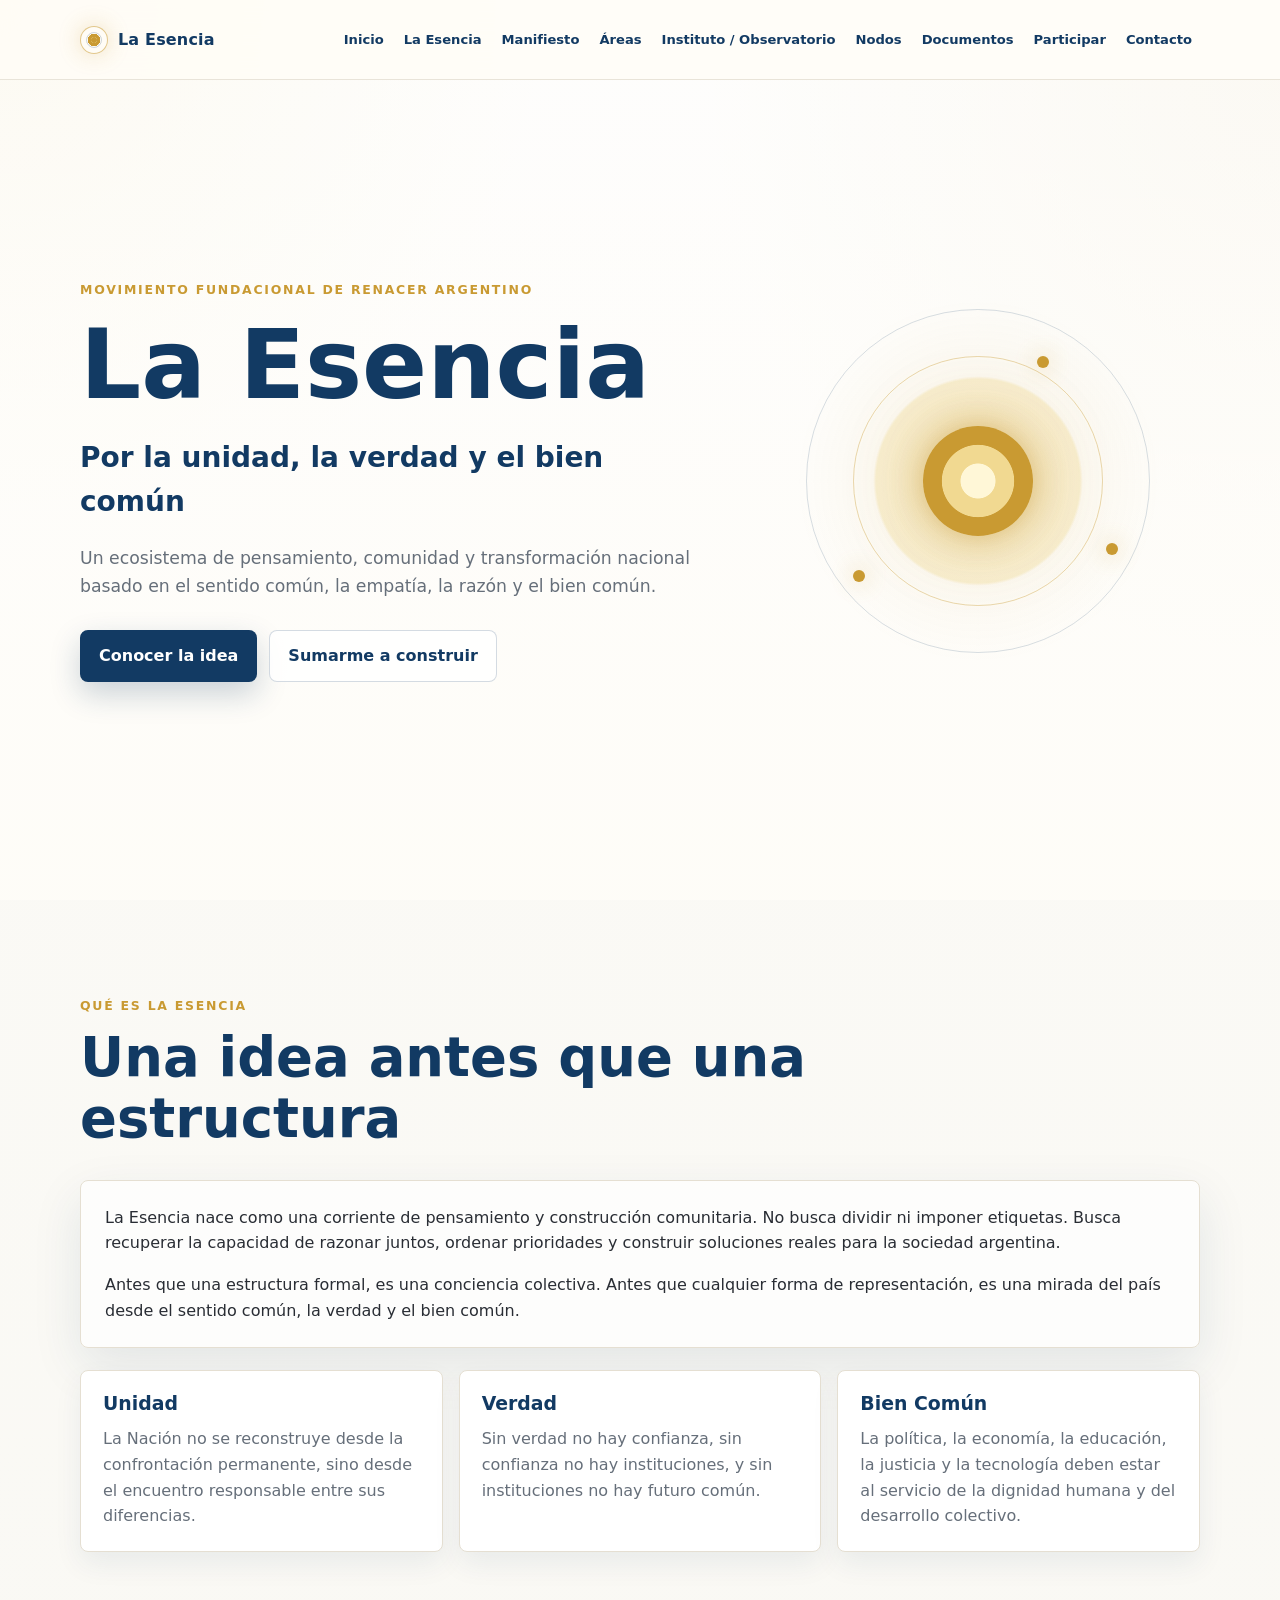
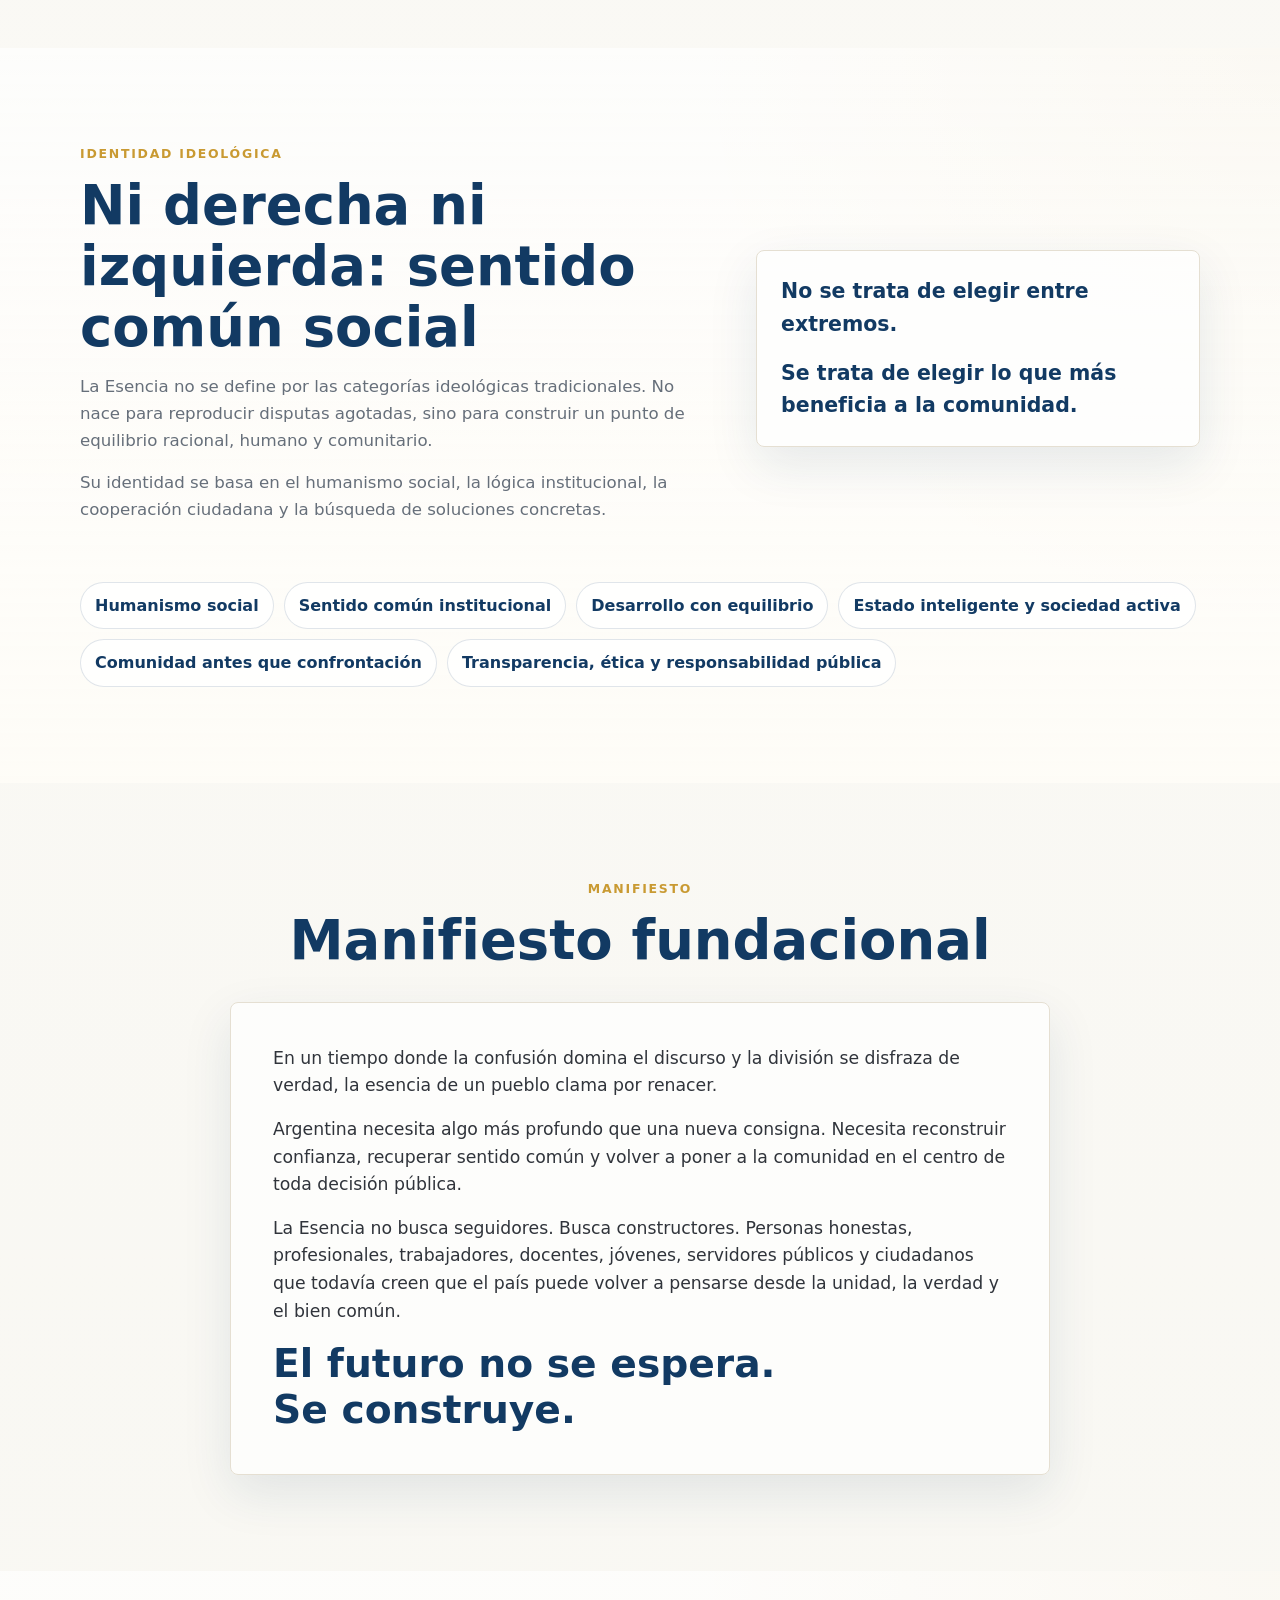
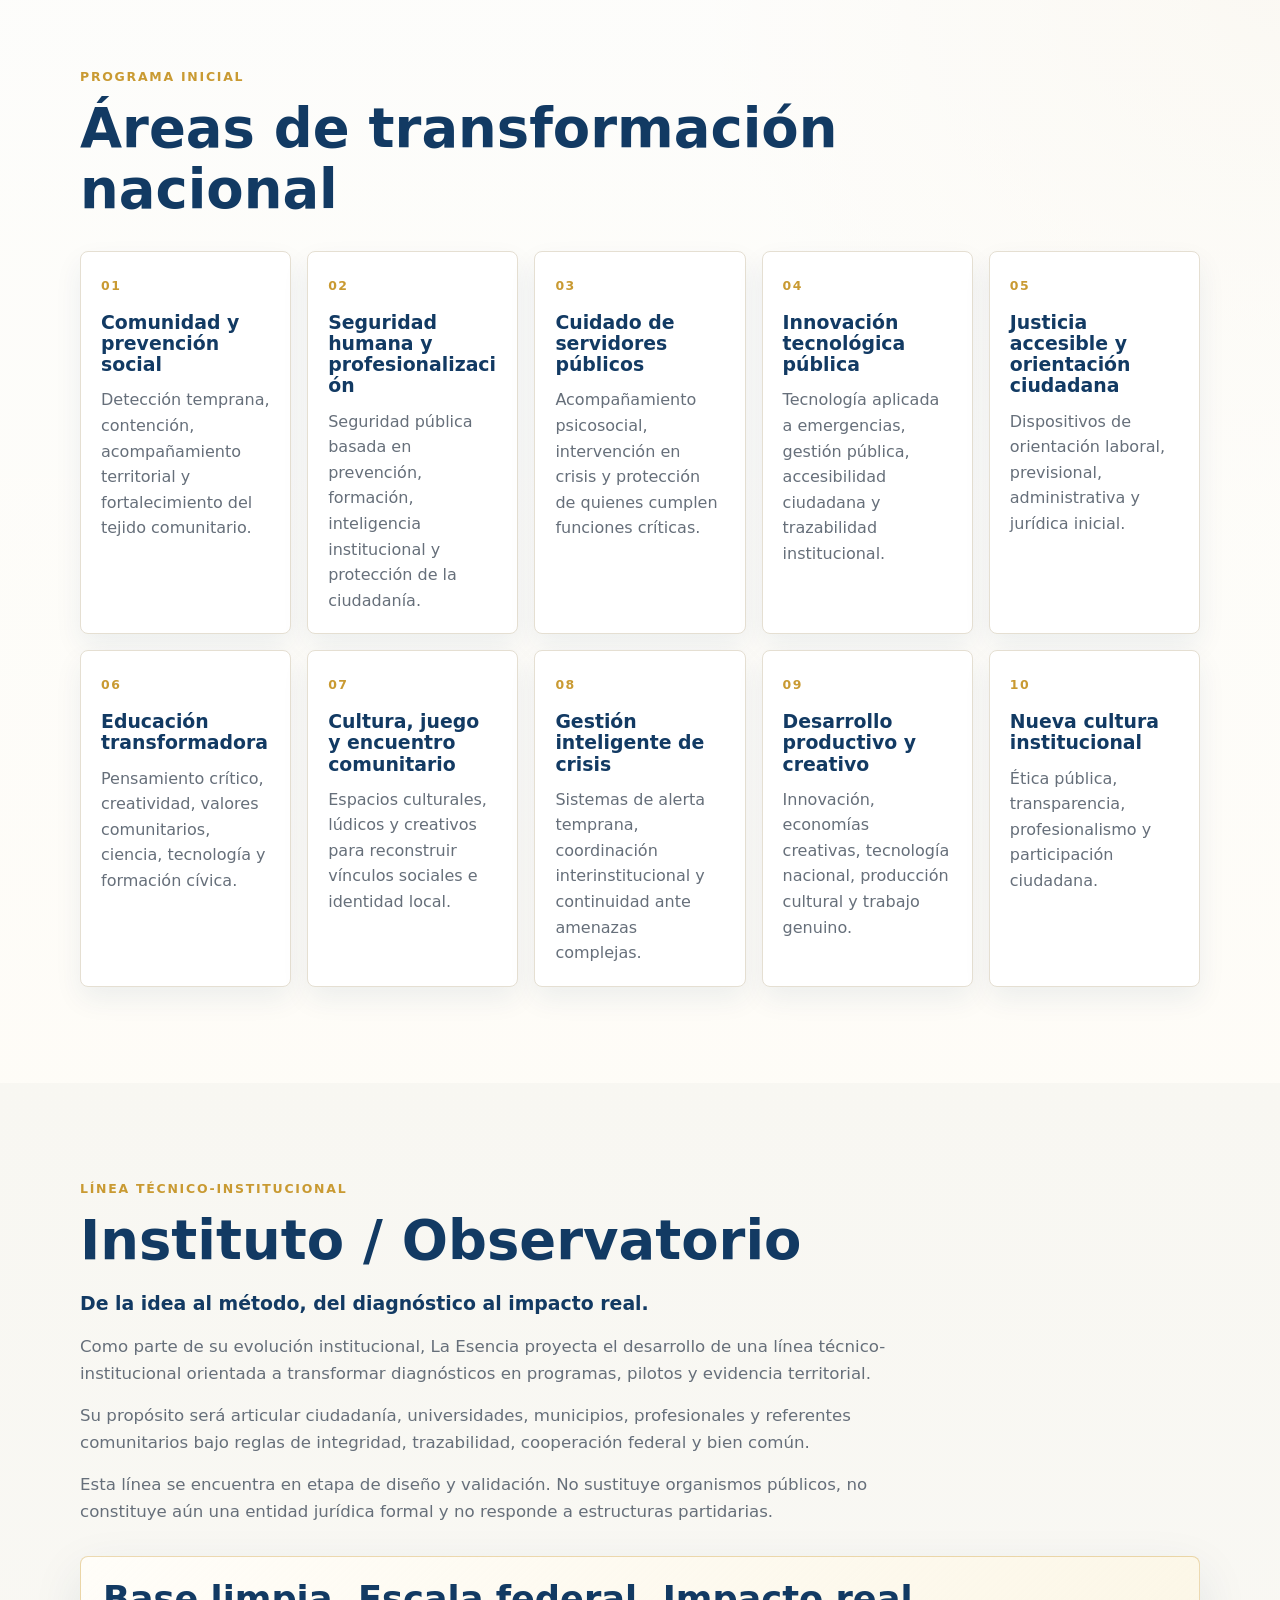
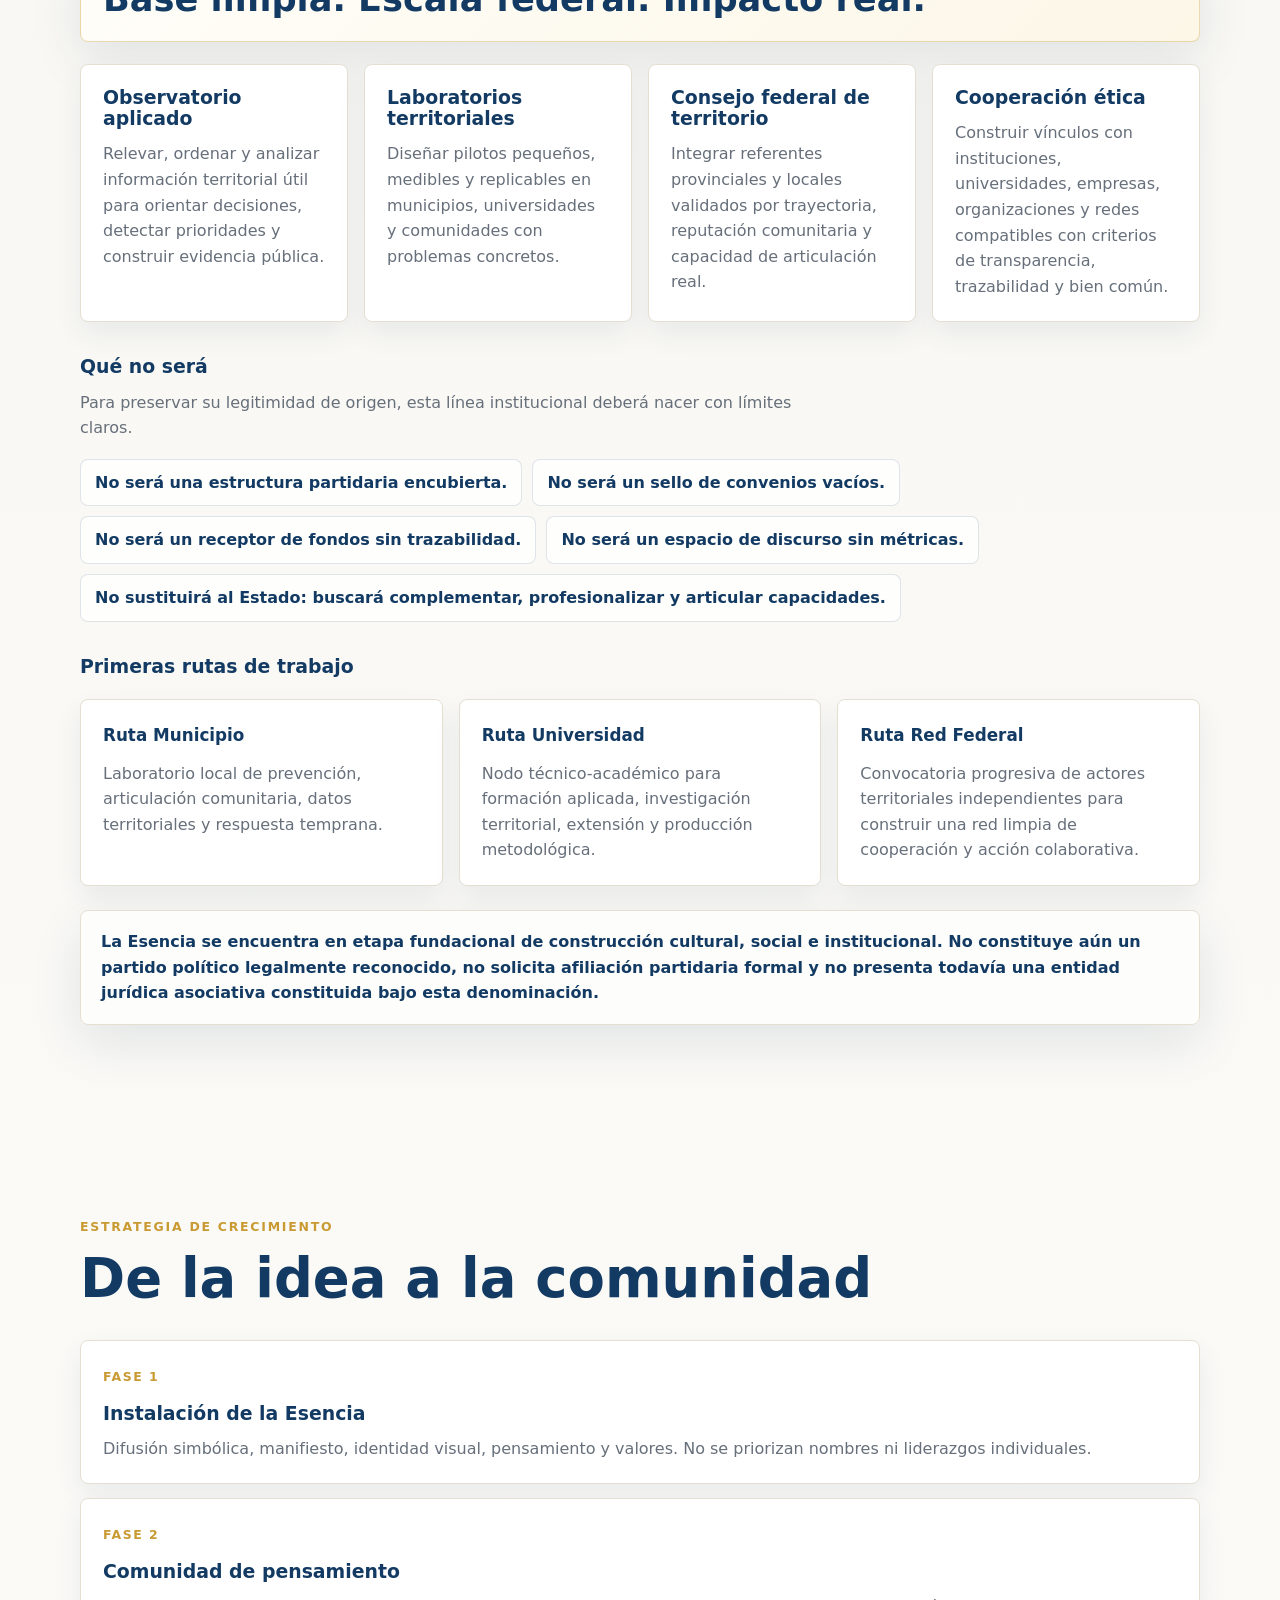
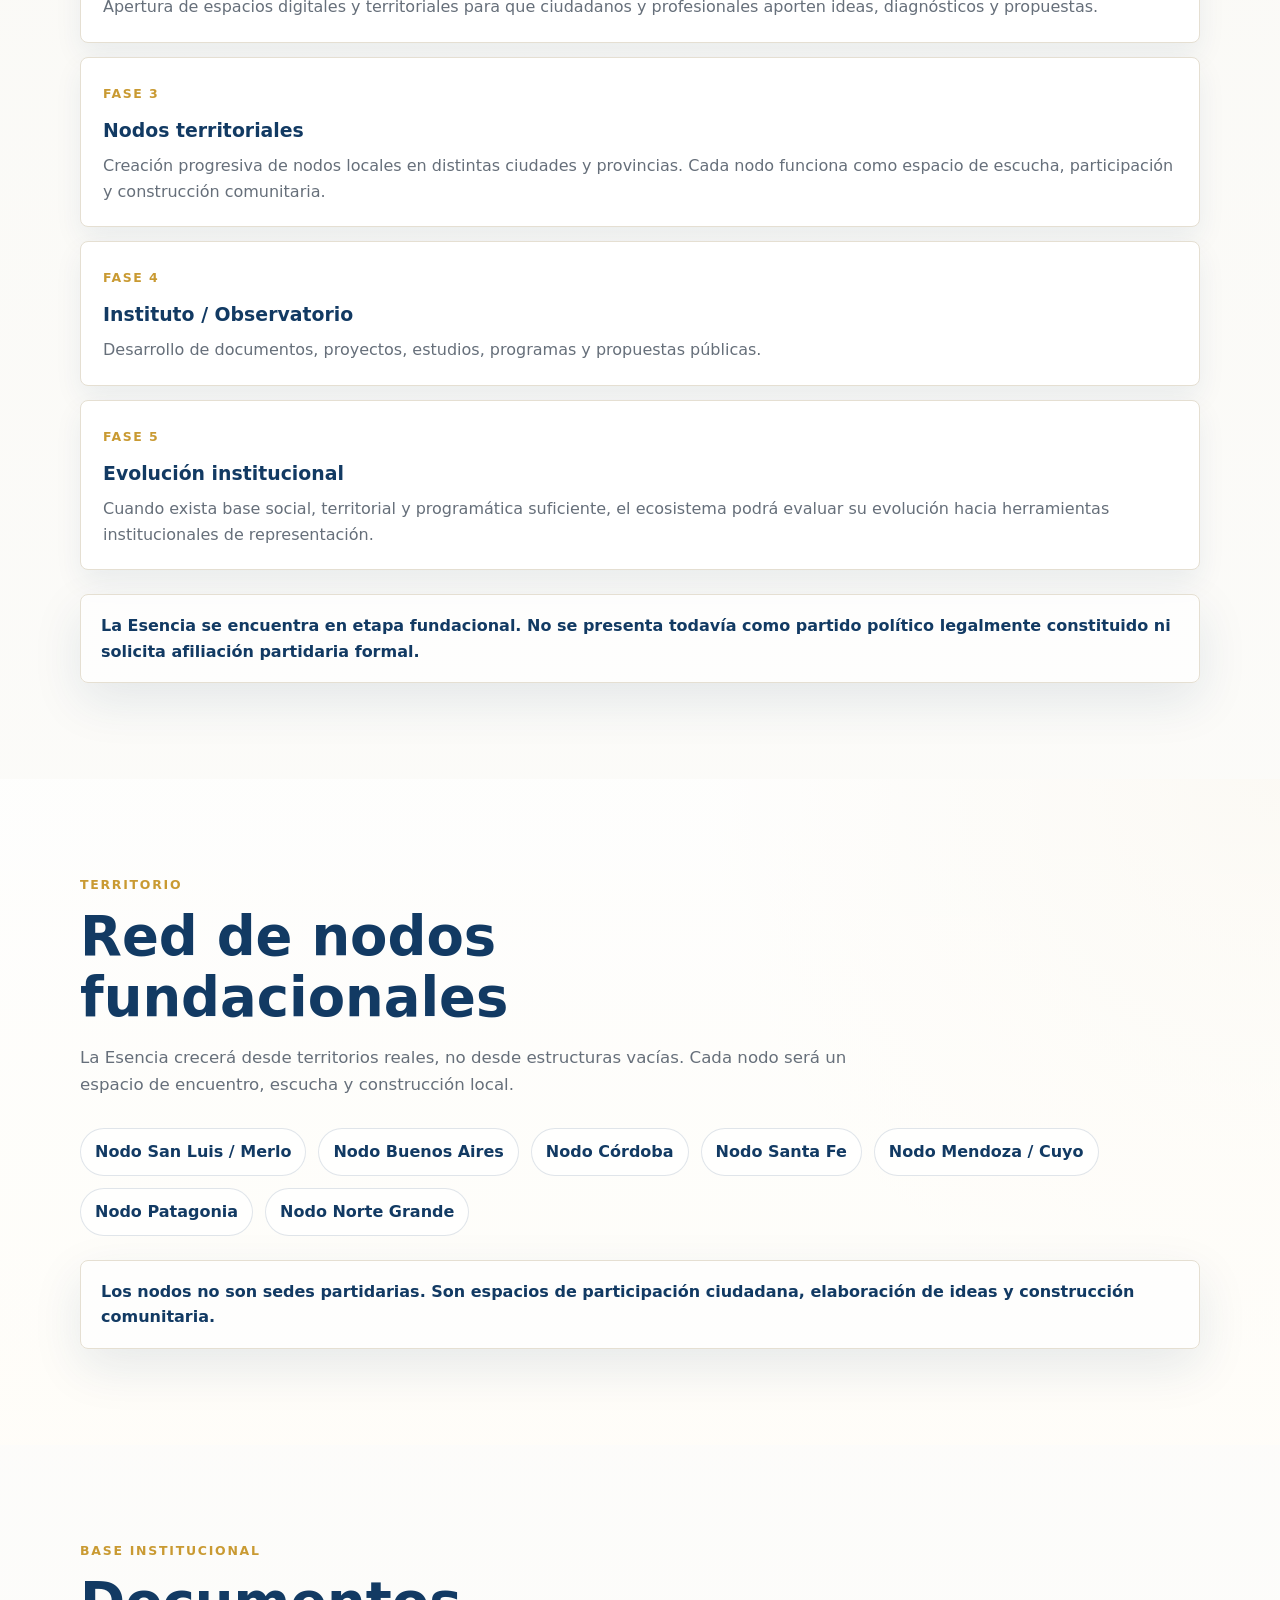
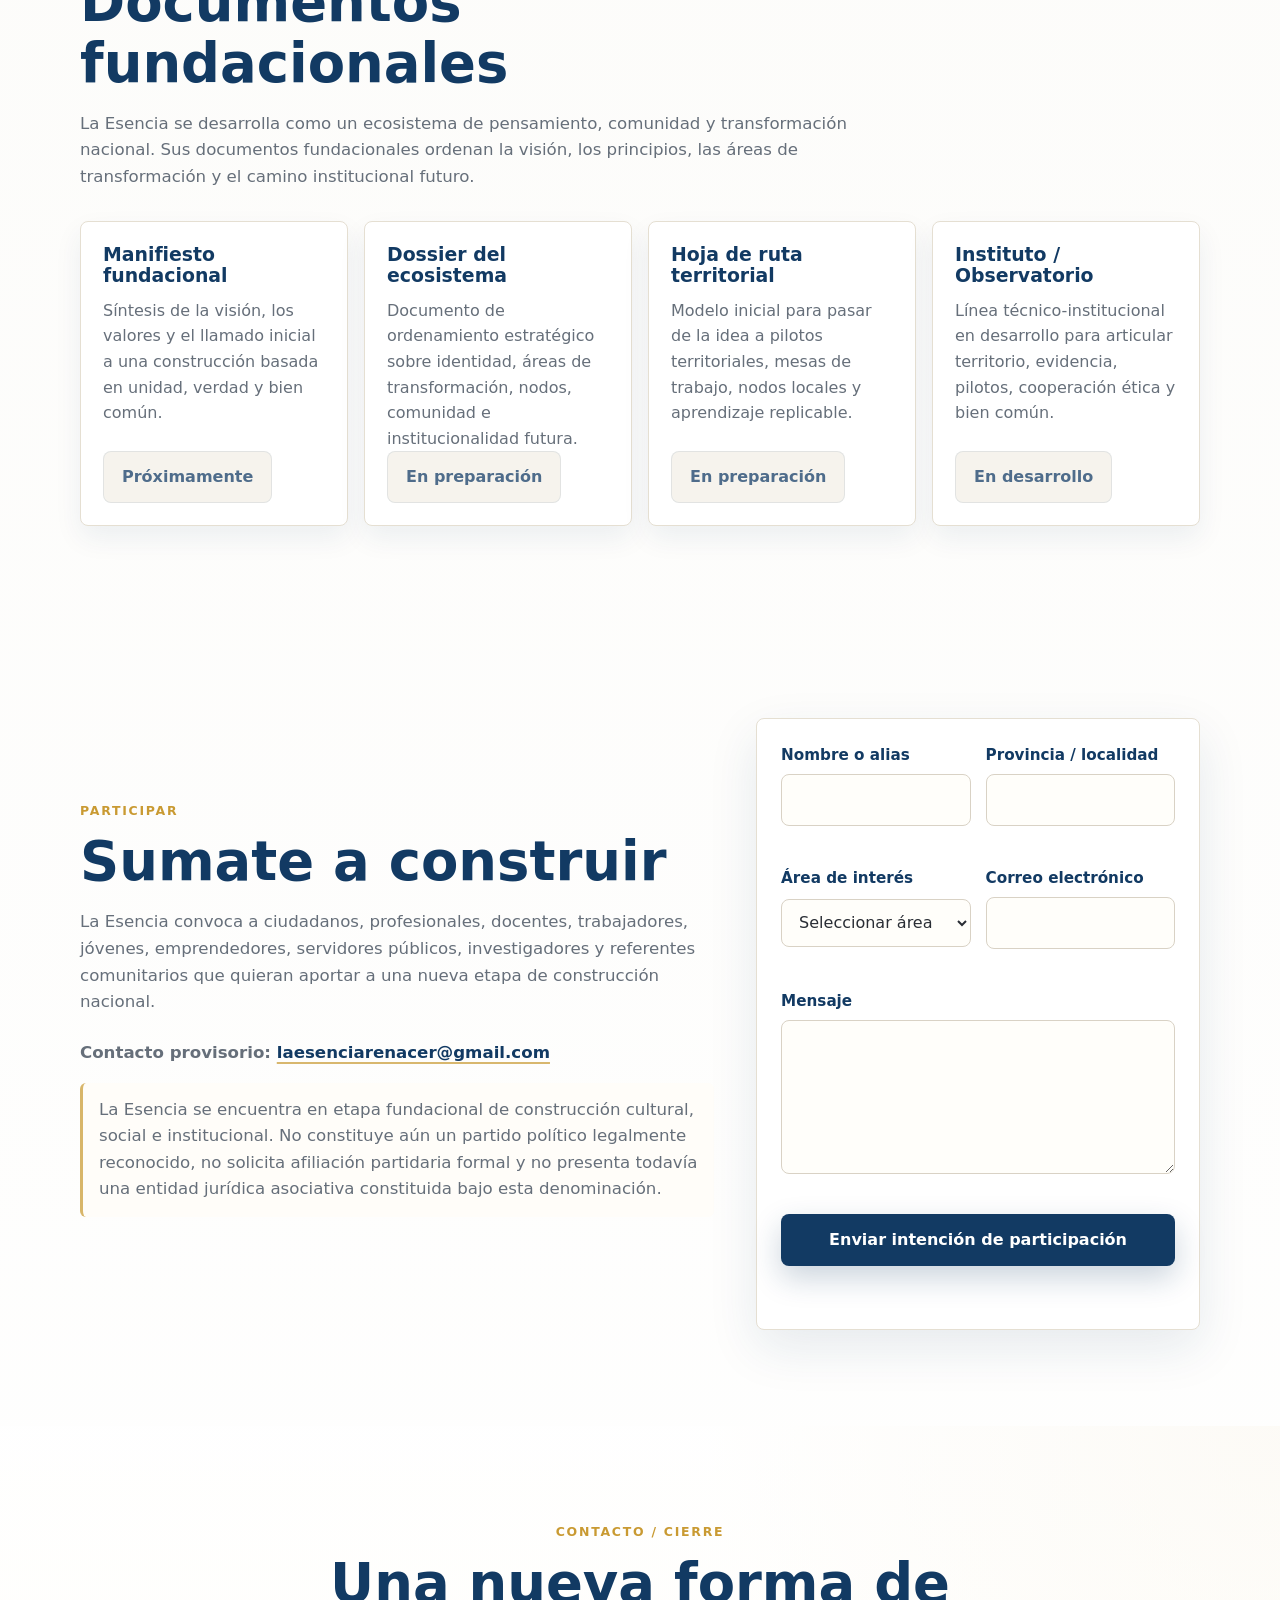
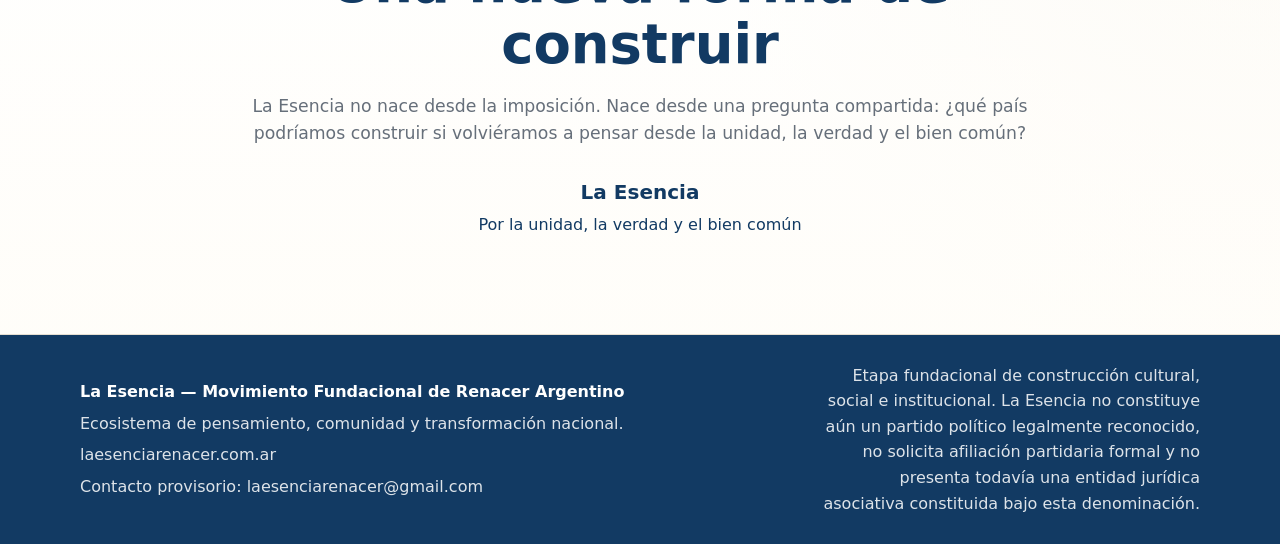
==== index.html @ 9fe97d6a "Tercera mejora institucional: Instituto y Observatorio" ====
<!doctype html>
<html lang="es-AR">
  <head>
    <meta charset="utf-8">
    <meta name="viewport" content="width=device-width, initial-scale=1">
    <title>La Esencia — Movimiento Fundacional de Renacer Argentino</title>
    <meta
      name="description"
      content="Ecosistema de pensamiento, comunidad y transformación nacional basado en la unidad, la verdad, el sentido común y el bien común."
    >
    <meta name="theme-color" content="#f8f7f2">
    <meta name="robots" content="index, follow">
    <link rel="canonical" href="https://laesenciarenacer.com.ar/">
    <link rel="icon" href="assets/favicon.svg" type="image/svg+xml">

    <meta property="og:title" content="La Esencia — Movimiento Fundacional de Renacer Argentino">
    <meta
      property="og:description"
      content="Ecosistema de pensamiento, comunidad y transformación nacional basado en la unidad, la verdad, el sentido común y el bien común."
    >
    <meta property="og:type" content="website">
    <meta property="og:url" content="https://laesenciarenacer.com.ar">
    <!-- Futuro recurso local para compartir: assets/og-image.png -->

    <link rel="stylesheet" href="styles.css">
    <script src="script.js" defer></script>
  </head>
  <body>
    <header class="site-header" data-header>
      <a class="brand" href="#inicio" aria-label="Ir al inicio">
        <span class="brand-mark" aria-hidden="true"></span>
        <span class="brand-text">La Esencia</span>
      </a>

      <button
        class="menu-toggle"
        type="button"
        aria-label="Abrir menú"
        aria-expanded="false"
        aria-controls="site-nav"
        data-menu-toggle
      >
        <span></span>
        <span></span>
        <span></span>
      </button>

      <nav class="site-nav" id="site-nav" aria-label="Navegación principal" data-nav>
        <a href="#inicio">Inicio</a>
        <a href="#esencia">La Esencia</a>
        <a href="#manifiesto">Manifiesto</a>
        <a href="#areas">Áreas</a>
        <a href="#instituto">Instituto / Observatorio</a>
        <a href="#nodos">Nodos</a>
        <a href="#documentos">Documentos</a>
        <a href="#participar">Participar</a>
        <a href="#contacto">Contacto</a>
      </nav>
    </header>

    <main>
      <section class="hero section-band" id="inicio">
        <div class="container hero-grid">
          <div class="hero-copy reveal">
            <p class="eyebrow">Movimiento Fundacional de Renacer Argentino</p>
            <h1>La Esencia</h1>
            <p class="hero-motto">Por la unidad, la verdad y el bien común</p>
            <p class="hero-intro">
              Un ecosistema de pensamiento, comunidad y transformación nacional basado en el sentido común,
              la empatía, la razón y el bien común.
            </p>
            <div class="hero-actions">
              <a class="button button-primary" href="#esencia">Conocer la idea</a>
              <a class="button button-secondary" href="#participar">Sumarme a construir</a>
            </div>
          </div>

          <div class="hero-symbol reveal" aria-label="Símbolo dorado abstracto de La Esencia">
            <div class="solar-orbit orbit-one"></div>
            <div class="solar-orbit orbit-two"></div>
            <div class="solar-core"></div>
            <div class="solar-node node-one"></div>
            <div class="solar-node node-two"></div>
            <div class="solar-node node-three"></div>
          </div>
        </div>
      </section>

      <section class="section" id="esencia">
        <div class="container">
          <div class="section-header reveal">
            <p class="eyebrow">Qué es La Esencia</p>
            <h2>Una idea antes que una estructura</h2>
          </div>
          <div class="text-panel reveal">
            <p>
              La Esencia nace como una corriente de pensamiento y construcción comunitaria. No busca dividir
              ni imponer etiquetas. Busca recuperar la capacidad de razonar juntos, ordenar prioridades y
              construir soluciones reales para la sociedad argentina.
            </p>
            <p>
              Antes que una estructura formal, es una conciencia colectiva. Antes que cualquier forma de
              representación, es una mirada del país desde el sentido común, la verdad y el bien común.
            </p>
          </div>

          <div class="card-grid three-columns">
            <article class="principle-card reveal">
              <h3>Unidad</h3>
              <p>
                La Nación no se reconstruye desde la confrontación permanente, sino desde el encuentro
                responsable entre sus diferencias.
              </p>
            </article>
            <article class="principle-card reveal">
              <h3>Verdad</h3>
              <p>
                Sin verdad no hay confianza, sin confianza no hay instituciones, y sin instituciones no hay
                futuro común.
              </p>
            </article>
            <article class="principle-card reveal">
              <h3>Bien Común</h3>
              <p>
                La política, la economía, la educación, la justicia y la tecnología deben estar al servicio
                de la dignidad humana y del desarrollo colectivo.
              </p>
            </article>
          </div>
        </div>
      </section>

      <section class="section section-band" id="identidad">
        <div class="container split-grid">
          <div class="section-header reveal">
            <p class="eyebrow">Identidad ideológica</p>
            <h2>Ni derecha ni izquierda: sentido común social</h2>
            <p>
              La Esencia no se define por las categorías ideológicas tradicionales. No nace para reproducir
              disputas agotadas, sino para construir un punto de equilibrio racional, humano y comunitario.
            </p>
            <p>
              Su identidad se basa en el humanismo social, la lógica institucional, la cooperación ciudadana
              y la búsqueda de soluciones concretas.
            </p>
          </div>

          <div class="quote-card reveal">
            <p>No se trata de elegir entre extremos.</p>
            <p>Se trata de elegir lo que más beneficia a la comunidad.</p>
          </div>
        </div>

        <div class="container">
          <div class="principles-list reveal" aria-label="Principios de identidad">
            <span>Humanismo social</span>
            <span>Sentido común institucional</span>
            <span>Desarrollo con equilibrio</span>
            <span>Estado inteligente y sociedad activa</span>
            <span>Comunidad antes que confrontación</span>
            <span>Transparencia, ética y responsabilidad pública</span>
          </div>
        </div>
      </section>

      <section class="section" id="manifiesto">
        <div class="container narrow">
          <div class="section-header centered reveal">
            <p class="eyebrow">Manifiesto</p>
            <h2>Manifiesto fundacional</h2>
          </div>
          <div class="manifesto reveal">
            <p>
              En un tiempo donde la confusión domina el discurso y la división se disfraza de verdad, la
              esencia de un pueblo clama por renacer.
            </p>
            <p>
              Argentina necesita algo más profundo que una nueva consigna. Necesita reconstruir confianza,
              recuperar sentido común y volver a poner a la comunidad en el centro de toda decisión pública.
            </p>
            <p>
              La Esencia no busca seguidores. Busca constructores. Personas honestas, profesionales,
              trabajadores, docentes, jóvenes, servidores públicos y ciudadanos que todavía creen que el país
              puede volver a pensarse desde la unidad, la verdad y el bien común.
            </p>
            <p class="manifesto-close">El futuro no se espera.<br>Se construye.</p>
          </div>
        </div>
      </section>

      <section class="section section-band" id="areas">
        <div class="container">
          <div class="section-header reveal">
            <p class="eyebrow">Programa inicial</p>
            <h2>Áreas de transformación nacional</h2>
          </div>

          <div class="card-grid area-grid">
            <article class="area-card reveal">
              <span>01</span>
              <h3>Comunidad y prevención social</h3>
              <p>Detección temprana, contención, acompañamiento territorial y fortalecimiento del tejido comunitario.</p>
            </article>
            <article class="area-card reveal">
              <span>02</span>
              <h3>Seguridad humana y profesionalización</h3>
              <p>
                Seguridad pública basada en prevención, formación, inteligencia institucional y protección de la
                ciudadanía.
              </p>
            </article>
            <article class="area-card reveal">
              <span>03</span>
              <h3>Cuidado de servidores públicos</h3>
              <p>Acompañamiento psicosocial, intervención en crisis y protección de quienes cumplen funciones críticas.</p>
            </article>
            <article class="area-card reveal">
              <span>04</span>
              <h3>Innovación tecnológica pública</h3>
              <p>
                Tecnología aplicada a emergencias, gestión pública, accesibilidad ciudadana y trazabilidad institucional.
              </p>
            </article>
            <article class="area-card reveal">
              <span>05</span>
              <h3>Justicia accesible y orientación ciudadana</h3>
              <p>Dispositivos de orientación laboral, previsional, administrativa y jurídica inicial.</p>
            </article>
            <article class="area-card reveal">
              <span>06</span>
              <h3>Educación transformadora</h3>
              <p>Pensamiento crítico, creatividad, valores comunitarios, ciencia, tecnología y formación cívica.</p>
            </article>
            <article class="area-card reveal">
              <span>07</span>
              <h3>Cultura, juego y encuentro comunitario</h3>
              <p>Espacios culturales, lúdicos y creativos para reconstruir vínculos sociales e identidad local.</p>
            </article>
            <article class="area-card reveal">
              <span>08</span>
              <h3>Gestión inteligente de crisis</h3>
              <p>Sistemas de alerta temprana, coordinación interinstitucional y continuidad ante amenazas complejas.</p>
            </article>
            <article class="area-card reveal">
              <span>09</span>
              <h3>Desarrollo productivo y creativo</h3>
              <p>Innovación, economías creativas, tecnología nacional, producción cultural y trabajo genuino.</p>
            </article>
            <article class="area-card reveal">
              <span>10</span>
              <h3>Nueva cultura institucional</h3>
              <p>Ética pública, transparencia, profesionalismo y participación ciudadana.</p>
            </article>
          </div>
        </div>
      </section>

      <section class="section" id="instituto">
        <div class="container">
          <div class="section-header reveal">
            <p class="eyebrow">Línea técnico-institucional</p>
            <h2>Instituto / Observatorio</h2>
            <p class="section-subtitle">De la idea al método, del diagnóstico al impacto real.</p>
            <p>
              Como parte de su evolución institucional, La Esencia proyecta el desarrollo de una línea
              técnico-institucional orientada a transformar diagnósticos en programas, pilotos y evidencia
              territorial.
            </p>
            <p>
              Su propósito será articular ciudadanía, universidades, municipios, profesionales y referentes
              comunitarios bajo reglas de integridad, trazabilidad, cooperación federal y bien común.
            </p>
            <p>
              Esta línea se encuentra en etapa de diseño y validación. No sustituye organismos públicos, no
              constituye aún una entidad jurídica formal y no responde a estructuras partidarias.
            </p>
          </div>

          <div class="institute-highlight reveal">Base limpia. Escala federal. Impacto real.</div>

          <div class="card-grid institute-grid">
            <article class="institute-card reveal">
              <h3>Observatorio aplicado</h3>
              <p>
                Relevar, ordenar y analizar información territorial útil para orientar decisiones, detectar
                prioridades y construir evidencia pública.
              </p>
            </article>
            <article class="institute-card reveal">
              <h3>Laboratorios territoriales</h3>
              <p>
                Diseñar pilotos pequeños, medibles y replicables en municipios, universidades y comunidades con
                problemas concretos.
              </p>
            </article>
            <article class="institute-card reveal">
              <h3>Consejo federal de territorio</h3>
              <p>
                Integrar referentes provinciales y locales validados por trayectoria, reputación comunitaria y
                capacidad de articulación real.
              </p>
            </article>
            <article class="institute-card reveal">
              <h3>Cooperación ética</h3>
              <p>
                Construir vínculos con instituciones, universidades, empresas, organizaciones y redes compatibles
                con criterios de transparencia, trazabilidad y bien común.
              </p>
            </article>
          </div>

          <div class="subsection-block reveal">
            <h3>Qué no será</h3>
            <p>
              Para preservar su legitimidad de origen, esta línea institucional deberá nacer con límites claros.
            </p>
            <div class="limit-list" aria-label="Límites institucionales">
              <span>No será una estructura partidaria encubierta.</span>
              <span>No será un sello de convenios vacíos.</span>
              <span>No será un receptor de fondos sin trazabilidad.</span>
              <span>No será un espacio de discurso sin métricas.</span>
              <span>No sustituirá al Estado: buscará complementar, profesionalizar y articular capacidades.</span>
            </div>
          </div>

          <div class="subsection-block reveal">
            <h3>Primeras rutas de trabajo</h3>
            <div class="card-grid route-grid">
              <article class="route-card">
                <h4>Ruta Municipio</h4>
                <p>
                  Laboratorio local de prevención, articulación comunitaria, datos territoriales y respuesta
                  temprana.
                </p>
              </article>
              <article class="route-card">
                <h4>Ruta Universidad</h4>
                <p>
                  Nodo técnico-académico para formación aplicada, investigación territorial, extensión y producción
                  metodológica.
                </p>
              </article>
              <article class="route-card">
                <h4>Ruta Red Federal</h4>
                <p>
                  Convocatoria progresiva de actores territoriales independientes para construir una red limpia de
                  cooperación y acción colaborativa.
                </p>
              </article>
            </div>
          </div>

          <p class="stage-note reveal">
            La Esencia se encuentra en etapa fundacional de construcción cultural, social e institucional. No
            constituye aún un partido político legalmente reconocido, no solicita afiliación partidaria formal y no
            presenta todavía una entidad jurídica asociativa constituida bajo esta denominación.
          </p>
        </div>
      </section>

      <section class="section" id="crecimiento">
        <div class="container">
          <div class="section-header reveal">
            <p class="eyebrow">Estrategia de crecimiento</p>
            <h2>De la idea a la comunidad</h2>
          </div>

          <div class="phase-list">
            <article class="phase-card reveal">
              <span>Fase 1</span>
              <h3>Instalación de la Esencia</h3>
              <p>
                Difusión simbólica, manifiesto, identidad visual, pensamiento y valores. No se priorizan nombres
                ni liderazgos individuales.
              </p>
            </article>
            <article class="phase-card reveal">
              <span>Fase 2</span>
              <h3>Comunidad de pensamiento</h3>
              <p>
                Apertura de espacios digitales y territoriales para que ciudadanos y profesionales aporten ideas,
                diagnósticos y propuestas.
              </p>
            </article>
            <article class="phase-card reveal">
              <span>Fase 3</span>
              <h3>Nodos territoriales</h3>
              <p>
                Creación progresiva de nodos locales en distintas ciudades y provincias. Cada nodo funciona como
                espacio de escucha, participación y construcción comunitaria.
              </p>
            </article>
            <article class="phase-card reveal">
              <span>Fase 4</span>
              <h3>Instituto / Observatorio</h3>
              <p>Desarrollo de documentos, proyectos, estudios, programas y propuestas públicas.</p>
            </article>
            <article class="phase-card reveal">
              <span>Fase 5</span>
              <h3>Evolución institucional</h3>
              <p>
                Cuando exista base social, territorial y programática suficiente, el ecosistema podrá evaluar su
                evolución hacia herramientas institucionales de representación.
              </p>
            </article>
          </div>

          <p class="stage-note reveal">
            La Esencia se encuentra en etapa fundacional. No se presenta todavía como partido político legalmente
            constituido ni solicita afiliación partidaria formal.
          </p>
        </div>
      </section>

      <section class="section section-band" id="nodos">
        <div class="container">
          <div class="section-header reveal">
            <p class="eyebrow">Territorio</p>
            <h2>Red de nodos fundacionales</h2>
            <p>
              La Esencia crecerá desde territorios reales, no desde estructuras vacías. Cada nodo será un espacio
              de encuentro, escucha y construcción local.
            </p>
          </div>

          <div class="node-grid reveal" aria-label="Nodos fundacionales">
            <span>Nodo San Luis / Merlo</span>
            <span>Nodo Buenos Aires</span>
            <span>Nodo Córdoba</span>
            <span>Nodo Santa Fe</span>
            <span>Nodo Mendoza / Cuyo</span>
            <span>Nodo Patagonia</span>
            <span>Nodo Norte Grande</span>
          </div>

          <p class="stage-note reveal">
            Los nodos no son sedes partidarias. Son espacios de participación ciudadana, elaboración de ideas y
            construcción comunitaria.
          </p>
        </div>
      </section>

      <section class="section" id="documentos">
        <div class="container">
          <div class="section-header reveal">
            <p class="eyebrow">Base institucional</p>
            <h2>Documentos fundacionales</h2>
            <p>
              La Esencia se desarrolla como un ecosistema de pensamiento, comunidad y transformación nacional.
              Sus documentos fundacionales ordenan la visión, los principios, las áreas de transformación y el
              camino institucional futuro.
            </p>
          </div>

          <div class="card-grid document-grid">
            <article class="document-card reveal">
              <h3>Manifiesto fundacional</h3>
              <p>
                Síntesis de la visión, los valores y el llamado inicial a una construcción basada en unidad,
                verdad y bien común.
              </p>
              <button class="button button-disabled" type="button" disabled>Próximamente</button>
            </article>
            <article class="document-card reveal">
              <h3>Dossier del ecosistema</h3>
              <p>
                Documento de ordenamiento estratégico sobre identidad, áreas de transformación, nodos, comunidad e
                institucionalidad futura.
              </p>
              <button class="button button-disabled" type="button" disabled>En preparación</button>
            </article>
            <article class="document-card reveal">
              <h3>Hoja de ruta territorial</h3>
              <p>
                Modelo inicial para pasar de la idea a pilotos territoriales, mesas de trabajo, nodos locales y
                aprendizaje replicable.
              </p>
              <button class="button button-disabled" type="button" disabled>En preparación</button>
            </article>
            <article class="document-card reveal">
              <h3>Instituto / Observatorio</h3>
              <p>
                Línea técnico-institucional en desarrollo para articular territorio, evidencia, pilotos,
                cooperación ética y bien común.
              </p>
              <button class="button button-disabled" type="button" disabled>En desarrollo</button>
            </article>
          </div>
        </div>
      </section>

      <section class="section" id="participar">
        <div class="container split-grid">
          <div class="section-header reveal">
            <p class="eyebrow">Participar</p>
            <h2>Sumate a construir</h2>
            <p>
              La Esencia convoca a ciudadanos, profesionales, docentes, trabajadores, jóvenes, emprendedores,
              servidores públicos, investigadores y referentes comunitarios que quieran aportar a una nueva etapa
              de construcción nacional.
            </p>
            <!-- Reemplazar el correo provisorio por contacto@laesenciarenacer.com.ar cuando el dominio esté activo. -->
            <p class="contact-line">
              Contacto provisorio:
              <a href="mailto:laesenciarenacer@gmail.com">laesenciarenacer@gmail.com</a>
            </p>
            <p class="institutional-note">
              La Esencia se encuentra en etapa fundacional de construcción cultural, social e institucional.
              No constituye aún un partido político legalmente reconocido, no solicita afiliación partidaria formal
              y no presenta todavía una entidad jurídica asociativa constituida bajo esta denominación.
            </p>
          </div>

          <form class="participation-form reveal" id="participationForm" novalidate>
            <div class="form-field">
              <label for="name">Nombre o alias</label>
              <input id="name" name="name" type="text" autocomplete="name" required>
              <small class="field-error" data-error-for="name"></small>
            </div>

            <div class="form-field">
              <label for="location">Provincia / localidad</label>
              <input id="location" name="location" type="text" autocomplete="address-level1" required>
              <small class="field-error" data-error-for="location"></small>
            </div>

            <div class="form-field">
              <label for="area">Área de interés</label>
              <select id="area" name="area" required>
                <option value="">Seleccionar área</option>
                <option>Comunidad y prevención social</option>
                <option>Seguridad humana</option>
                <option>Educación transformadora</option>
                <option>Innovación tecnológica pública</option>
                <option>Cultura y encuentro comunitario</option>
                <option>Desarrollo productivo y creativo</option>
                <option>Instituto / Observatorio</option>
                <option>Nodos territoriales</option>
              </select>
              <small class="field-error" data-error-for="area"></small>
            </div>

            <div class="form-field">
              <label for="email">Correo electrónico</label>
              <input id="email" name="email" type="email" autocomplete="email" required>
              <small class="field-error" data-error-for="email"></small>
            </div>

            <div class="form-field full">
              <label for="message">Mensaje</label>
              <textarea id="message" name="message" rows="5" required></textarea>
              <small class="field-error" data-error-for="message"></small>
            </div>

            <button class="button button-primary full" type="submit">Enviar intención de participación</button>
            <p class="form-status" role="status" aria-live="polite" data-form-status></p>
          </form>
        </div>
      </section>

      <section class="section closing section-band" id="contacto">
        <div class="container narrow centered reveal">
          <p class="eyebrow">Contacto / cierre</p>
          <h2>Una nueva forma de construir</h2>
          <p>
            La Esencia no nace desde la imposición. Nace desde una pregunta compartida: ¿qué país podríamos
            construir si volviéramos a pensar desde la unidad, la verdad y el bien común?
          </p>
          <div class="signature">
            <strong>La Esencia</strong>
            <span>Por la unidad, la verdad y el bien común</span>
          </div>
        </div>
      </section>
    </main>

    <footer class="site-footer">
      <div class="container footer-grid">
        <div>
          <strong>La Esencia — Movimiento Fundacional de Renacer Argentino</strong>
          <p>Ecosistema de pensamiento, comunidad y transformación nacional.</p>
          <p>laesenciarenacer.com.ar</p>
          <p>Contacto provisorio: laesenciarenacer@gmail.com</p>
        </div>
        <p>
          Etapa fundacional de construcción cultural, social e institucional. La Esencia no constituye aún un
          partido político legalmente reconocido, no solicita afiliación partidaria formal y no presenta todavía
          una entidad jurídica asociativa constituida bajo esta denominación.
        </p>
      </div>
    </footer>

    <button class="back-to-top" type="button" aria-label="Volver arriba" data-back-to-top>
      ↑
    </button>
  </body>
</html>
---- styles.css ----
:root {
  --color-page: #f8f7f2;
  --color-surface: #fffdf8;
  --color-surface-strong: #ffffff;
  --color-text: #292d34;
  --color-muted: #666f7a;
  --color-blue: #123a63;
  --color-blue-soft: #e7eef5;
  --color-gold: #c99a32;
  --color-gold-soft: #f1d991;
  --color-line: #e5dfd2;
  --shadow-soft: 0 18px 50px rgba(18, 58, 99, 0.1);
  --max-width: 1120px;
  --header-height: 72px;
}

* {
  box-sizing: border-box;
}

html {
  scroll-behavior: smooth;
  scroll-padding-top: calc(var(--header-height) + 18px);
}

body {
  margin: 0;
  color: var(--color-text);
  background:
    radial-gradient(circle at top left, rgba(241, 217, 145, 0.28), transparent 34rem),
    linear-gradient(180deg, #fbfaf6 0%, var(--color-page) 42%, #ffffff 100%);
  font-family: Inter, ui-sans-serif, system-ui, -apple-system, BlinkMacSystemFont, "Segoe UI", sans-serif;
  line-height: 1.6;
}

body.nav-open {
  overflow: hidden;
}

a {
  color: inherit;
}

img,
svg {
  display: block;
  max-width: 100%;
}

button,
input,
select,
textarea {
  font: inherit;
}

.container {
  width: min(100% - 32px, var(--max-width));
  margin: 0 auto;
}

.narrow {
  width: min(100% - 32px, 820px);
}

.centered {
  text-align: center;
}

.site-header {
  position: sticky;
  top: 0;
  z-index: 50;
  min-height: var(--header-height);
  display: flex;
  align-items: center;
  justify-content: space-between;
  gap: 20px;
  padding: 14px max(16px, calc((100vw - var(--max-width)) / 2));
  border-bottom: 1px solid rgba(229, 223, 210, 0.82);
  background: rgba(255, 253, 248, 0.92);
  backdrop-filter: blur(18px);
}

.brand {
  display: inline-flex;
  align-items: center;
  gap: 10px;
  color: var(--color-blue);
  font-weight: 800;
  letter-spacing: 0.01em;
  text-decoration: none;
}

.brand-mark {
  position: relative;
  width: 28px;
  height: 28px;
  border: 1px solid rgba(201, 154, 50, 0.54);
  border-radius: 50%;
  background: radial-gradient(circle, var(--color-gold-soft) 0 18%, var(--color-gold) 19% 33%, transparent 35%);
  box-shadow: 0 0 22px rgba(201, 154, 50, 0.28);
}

.brand-mark::before,
.brand-mark::after {
  content: "";
  position: absolute;
  inset: 5px;
  border: 1px solid rgba(18, 58, 99, 0.2);
  border-radius: 50%;
}

.brand-mark::after {
  inset: 10px;
  background: var(--color-gold);
  border: 0;
}

.menu-toggle {
  width: 44px;
  height: 44px;
  display: inline-flex;
  flex-direction: column;
  align-items: center;
  justify-content: center;
  gap: 5px;
  border: 1px solid var(--color-line);
  border-radius: 8px;
  color: var(--color-blue);
  background: var(--color-surface-strong);
  cursor: pointer;
}

.menu-toggle span {
  width: 20px;
  height: 2px;
  border-radius: 999px;
  background: currentColor;
  transition: transform 180ms ease, opacity 180ms ease;
}

.menu-toggle[aria-expanded="true"] span:nth-child(1) {
  transform: translateY(7px) rotate(45deg);
}

.menu-toggle[aria-expanded="true"] span:nth-child(2) {
  opacity: 0;
}

.menu-toggle[aria-expanded="true"] span:nth-child(3) {
  transform: translateY(-7px) rotate(-45deg);
}

.site-nav {
  position: fixed;
  inset: var(--header-height) 16px auto;
  display: grid;
  gap: 6px;
  padding: 14px;
  border: 1px solid var(--color-line);
  border-radius: 8px;
  background: var(--color-surface-strong);
  box-shadow: var(--shadow-soft);
  opacity: 0;
  pointer-events: none;
  transform: translateY(-8px);
  transition: opacity 180ms ease, transform 180ms ease;
}

.site-nav.is-open {
  opacity: 1;
  pointer-events: auto;
  transform: translateY(0);
}

.site-nav a {
  padding: 11px 12px;
  border-radius: 6px;
  color: var(--color-blue);
  font-size: 0.95rem;
  font-weight: 700;
  text-decoration: none;
}

.site-nav a:hover,
.site-nav a:focus-visible {
  background: var(--color-blue-soft);
  outline: none;
}

.section,
.section-band {
  padding: 76px 0;
}

.section-band {
  background:
    linear-gradient(180deg, rgba(255, 255, 255, 0.66), rgba(255, 253, 248, 0.86)),
    radial-gradient(circle at top right, rgba(201, 154, 50, 0.12), transparent 36rem);
}

.hero {
  min-height: calc(100svh - var(--header-height));
  display: grid;
  align-items: center;
  padding: 74px 0 88px;
  overflow: hidden;
}

.hero-grid,
.split-grid {
  display: grid;
  gap: 42px;
  align-items: center;
}

.hero-copy {
  max-width: 690px;
}

.eyebrow {
  margin: 0 0 12px;
  color: var(--color-gold);
  font-size: 0.78rem;
  font-weight: 800;
  letter-spacing: 0.14em;
  text-transform: uppercase;
}

h1,
h2,
h3,
p {
  overflow-wrap: anywhere;
}

h1,
h2,
h3 {
  margin: 0;
  color: var(--color-blue);
  line-height: 1.12;
}

h1 {
  font-size: clamp(3rem, 15vw, 6rem);
  letter-spacing: 0;
}

h2 {
  font-size: clamp(2rem, 9vw, 3.4rem);
  letter-spacing: 0;
}

h3 {
  font-size: 1.18rem;
}

.hero-motto {
  margin: 16px 0 0;
  color: var(--color-blue);
  font-size: clamp(1.2rem, 5vw, 1.75rem);
  font-weight: 700;
}

.hero-intro {
  max-width: 620px;
  margin: 20px 0 0;
  color: var(--color-muted);
  font-size: 1.08rem;
}

.hero-actions {
  display: flex;
  flex-wrap: wrap;
  gap: 12px;
  margin-top: 30px;
}

.button {
  display: inline-flex;
  min-height: 48px;
  align-items: center;
  justify-content: center;
  padding: 12px 18px;
  border: 1px solid transparent;
  border-radius: 8px;
  font-weight: 800;
  text-decoration: none;
  cursor: pointer;
  transition: transform 180ms ease, box-shadow 180ms ease, background 180ms ease;
}

.button:hover,
.button:focus-visible {
  transform: translateY(-1px);
  outline: none;
}

.button-primary {
  color: #ffffff;
  background: var(--color-blue);
  box-shadow: 0 12px 30px rgba(18, 58, 99, 0.22);
}

.button-primary:hover,
.button-primary:focus-visible {
  background: #0d2d4d;
}

.button-secondary {
  color: var(--color-blue);
  border-color: rgba(18, 58, 99, 0.18);
  background: rgba(255, 255, 255, 0.78);
}

.button-secondary:hover,
.button-secondary:focus-visible {
  background: var(--color-blue-soft);
}

.button-disabled {
  margin-top: auto;
  color: var(--color-blue);
  border-color: rgba(18, 58, 99, 0.12);
  background: #f3f0e8;
  box-shadow: none;
  cursor: not-allowed;
  opacity: 0.74;
}

.button-disabled:hover,
.button-disabled:focus-visible {
  transform: none;
}

.hero-symbol {
  position: relative;
  width: min(80vw, 390px);
  aspect-ratio: 1;
  justify-self: center;
  border-radius: 50%;
  background:
    radial-gradient(circle, rgba(255, 255, 255, 0.96) 0 18%, rgba(241, 217, 145, 0.35) 19% 37%, transparent 38%),
    radial-gradient(circle, rgba(201, 154, 50, 0.1), transparent 66%);
  animation: breathe 6s ease-in-out infinite;
}

.solar-core {
  position: absolute;
  inset: 36%;
  border-radius: 50%;
  background: radial-gradient(circle, #fff7d7 0 22%, var(--color-gold-soft) 23% 46%, var(--color-gold) 47% 100%);
  box-shadow:
    0 0 34px rgba(201, 154, 50, 0.56),
    0 0 86px rgba(201, 154, 50, 0.24);
}

.solar-orbit {
  position: absolute;
  border: 1px solid rgba(201, 154, 50, 0.38);
  border-radius: 50%;
}

.orbit-one {
  inset: 18%;
}

.orbit-two {
  inset: 6%;
  border-color: rgba(18, 58, 99, 0.16);
}

.solar-node {
  position: absolute;
  width: 12px;
  height: 12px;
  border-radius: 50%;
  background: var(--color-gold);
  box-shadow: 0 0 22px rgba(201, 154, 50, 0.48);
}

.node-one {
  top: 18%;
  left: 65%;
}

.node-two {
  right: 14%;
  bottom: 31%;
}

.node-three {
  left: 18%;
  bottom: 24%;
}

@keyframes breathe {
  0%,
  100% {
    transform: scale(0.985);
    filter: saturate(0.96);
  }
  50% {
    transform: scale(1.02);
    filter: saturate(1.08);
  }
}

.section-header {
  max-width: 820px;
  margin-bottom: 30px;
}

.section-header p:not(.eyebrow) {
  margin: 16px 0 0;
  color: var(--color-muted);
  font-size: 1.04rem;
}

.section-subtitle {
  color: var(--color-blue) !important;
  font-size: 1.18rem !important;
  font-weight: 800;
}

.text-panel,
.manifesto,
.quote-card,
.stage-note {
  border: 1px solid var(--color-line);
  border-radius: 8px;
  background: rgba(255, 255, 255, 0.72);
  box-shadow: var(--shadow-soft);
}

.text-panel {
  padding: 24px;
}

.text-panel p,
.manifesto p,
.stage-note,
.quote-card p {
  margin: 0;
}

.text-panel p + p,
.manifesto p + p,
.quote-card p + p {
  margin-top: 16px;
}

.card-grid {
  display: grid;
  gap: 16px;
  margin-top: 22px;
}

.principle-card,
.area-card,
.phase-card,
.document-card,
.institute-card,
.route-card {
  border: 1px solid var(--color-line);
  border-radius: 8px;
  background: var(--color-surface-strong);
  box-shadow: 0 12px 28px rgba(18, 58, 99, 0.07);
}

.principle-card {
  padding: 22px;
}

.principle-card p,
.area-card p,
.phase-card p,
.document-card p,
.institute-card p,
.route-card p {
  margin: 12px 0 0;
  color: var(--color-muted);
}

.quote-card {
  padding: 24px;
  color: var(--color-blue);
  font-size: 1.28rem;
  font-weight: 800;
}

.principles-list {
  display: flex;
  flex-wrap: wrap;
  gap: 10px;
  margin-top: 28px;
}

.principles-list span,
.node-grid span {
  display: inline-flex;
  align-items: center;
  min-height: 42px;
  padding: 10px 14px;
  border: 1px solid rgba(18, 58, 99, 0.13);
  border-radius: 999px;
  color: var(--color-blue);
  background: rgba(255, 255, 255, 0.76);
  font-weight: 700;
}

.manifesto {
  padding: clamp(24px, 5vw, 42px);
  color: #30343b;
  font-size: 1.08rem;
}

.manifesto-close {
  color: var(--color-blue);
  font-size: clamp(1.5rem, 7vw, 2.45rem);
  font-weight: 900;
  line-height: 1.16;
}

.area-grid {
  grid-template-columns: 1fr;
}

.area-card {
  padding: 20px;
}

.area-card span,
.phase-card span {
  display: inline-flex;
  margin-bottom: 16px;
  color: var(--color-gold);
  font-size: 0.78rem;
  font-weight: 900;
  letter-spacing: 0.12em;
  text-transform: uppercase;
}

.phase-list {
  display: grid;
  gap: 14px;
}

.phase-card {
  padding: 22px;
}

.institute-highlight {
  margin: 28px 0 0;
  padding: 22px;
  border: 1px solid rgba(201, 154, 50, 0.36);
  border-radius: 8px;
  color: var(--color-blue);
  background:
    linear-gradient(135deg, rgba(255, 253, 248, 0.92), rgba(241, 217, 145, 0.22)),
    var(--color-surface-strong);
  box-shadow: var(--shadow-soft);
  font-size: clamp(1.35rem, 6vw, 2.2rem);
  font-weight: 900;
  line-height: 1.15;
}

.institute-grid,
.route-grid {
  grid-template-columns: 1fr;
}

.institute-card,
.route-card {
  padding: 22px;
}

.subsection-block {
  margin-top: 34px;
}

.subsection-block > p {
  max-width: 760px;
  margin: 12px 0 0;
  color: var(--color-muted);
}

.limit-list {
  display: flex;
  flex-wrap: wrap;
  gap: 10px;
  margin-top: 18px;
}

.limit-list span {
  display: inline-flex;
  align-items: center;
  min-height: 42px;
  padding: 10px 14px;
  border: 1px solid rgba(18, 58, 99, 0.13);
  border-radius: 8px;
  color: var(--color-blue);
  background: rgba(255, 255, 255, 0.76);
  font-weight: 700;
}

.route-card h4 {
  margin: 0;
  color: var(--color-blue);
  font-size: 1.05rem;
}

.stage-note {
  margin: 24px 0 0;
  padding: 18px 20px;
  color: var(--color-blue);
  font-weight: 800;
}

.node-grid {
  display: flex;
  flex-wrap: wrap;
  gap: 12px;
}

.document-grid {
  align-items: stretch;
}

.document-card {
  min-height: 260px;
  display: flex;
  flex-direction: column;
  align-items: flex-start;
  padding: 22px;
}

.contact-line {
  padding-top: 8px;
  font-weight: 700;
}

.contact-line a {
  color: var(--color-blue);
  text-decoration-color: rgba(201, 154, 50, 0.7);
  text-decoration-thickness: 2px;
  text-underline-offset: 4px;
}

.institutional-note {
  margin-top: 18px;
  padding: 14px 16px;
  border-left: 3px solid rgba(201, 154, 50, 0.72);
  border-radius: 6px;
  color: var(--color-muted);
  background: rgba(255, 253, 248, 0.78);
  font-size: 0.94rem;
}

.participation-form {
  display: grid;
  gap: 15px;
  padding: 20px;
  border: 1px solid var(--color-line);
  border-radius: 8px;
  background: var(--color-surface-strong);
  box-shadow: var(--shadow-soft);
}

.form-field {
  display: grid;
  gap: 7px;
}

.form-field label {
  color: var(--color-blue);
  font-size: 0.95rem;
  font-weight: 800;
}

.form-field input,
.form-field select,
.form-field textarea {
  width: 100%;
  border: 1px solid #d9d2c5;
  border-radius: 8px;
  padding: 12px 13px;
  color: var(--color-text);
  background: #fffefa;
  transition: border-color 160ms ease, box-shadow 160ms ease;
}

.form-field textarea {
  resize: vertical;
}

.form-field input:focus,
.form-field select:focus,
.form-field textarea:focus {
  border-color: rgba(18, 58, 99, 0.64);
  box-shadow: 0 0 0 4px rgba(18, 58, 99, 0.08);
  outline: none;
}

.form-field.has-error input,
.form-field.has-error select,
.form-field.has-error textarea {
  border-color: #b63f3f;
}

.field-error {
  min-height: 18px;
  color: #9a3030;
  font-size: 0.84rem;
  font-weight: 700;
}

.full {
  width: 100%;
}

.form-status {
  min-height: 24px;
  margin: 0;
  color: var(--color-blue);
  font-weight: 800;
}

.closing p:not(.eyebrow) {
  color: var(--color-muted);
  font-size: 1.08rem;
}

.signature {
  display: grid;
  gap: 4px;
  margin-top: 28px;
  color: var(--color-blue);
}

.signature strong {
  font-size: 1.25rem;
}

.site-footer {
  padding: 28px 0;
  border-top: 1px solid var(--color-line);
  background: var(--color-blue);
  color: rgba(255, 255, 255, 0.86);
}

.site-footer strong {
  color: #ffffff;
}

.site-footer p {
  margin: 6px 0 0;
}

.site-footer a {
  color: #ffffff;
}

.footer-grid {
  display: grid;
  gap: 16px;
}

.back-to-top {
  position: fixed;
  right: 18px;
  bottom: 18px;
  width: 46px;
  height: 46px;
  border: 1px solid rgba(18, 58, 99, 0.16);
  border-radius: 50%;
  color: var(--color-blue);
  background: var(--color-surface-strong);
  box-shadow: var(--shadow-soft);
  cursor: pointer;
  opacity: 0;
  pointer-events: none;
  transform: translateY(8px);
  transition: opacity 180ms ease, transform 180ms ease;
}

.back-to-top.is-visible {
  opacity: 1;
  pointer-events: auto;
  transform: translateY(0);
}

.reveal {
  opacity: 0;
  transform: translateY(18px);
  transition: opacity 520ms ease, transform 520ms ease;
}

.reveal.is-visible {
  opacity: 1;
  transform: translateY(0);
}

@media (min-width: 680px) {
  .container {
    width: min(100% - 48px, var(--max-width));
  }

  .narrow {
    width: min(100% - 48px, 820px);
  }

  .three-columns,
  .area-grid,
  .institute-grid,
  .route-grid,
  .document-grid {
    grid-template-columns: repeat(2, minmax(0, 1fr));
  }

  .participation-form {
    grid-template-columns: repeat(2, minmax(0, 1fr));
    padding: 24px;
  }

  .form-field.full,
  .participation-form .full,
  .form-status {
    grid-column: 1 / -1;
  }

  .footer-grid {
    grid-template-columns: 1.3fr 0.7fr;
    align-items: center;
  }

  .footer-grid > p {
    margin: 0;
    text-align: right;
  }
}

@media (min-width: 1120px) {
  .menu-toggle {
    display: none;
  }

  .site-nav {
    position: static;
    display: flex;
    align-items: center;
    gap: 4px;
    padding: 0;
    border: 0;
    border-radius: 0;
    background: transparent;
    box-shadow: none;
    opacity: 1;
    pointer-events: auto;
    transform: none;
  }

  .site-nav a {
    padding: 8px 8px;
    font-size: 0.82rem;
  }

  .hero-grid,
  .split-grid {
    grid-template-columns: minmax(0, 1fr) minmax(320px, 0.7fr);
  }

  .section,
  .section-band {
    padding: 96px 0;
  }

  .hero {
    padding: 94px 0 112px;
  }

  .three-columns {
    grid-template-columns: repeat(3, minmax(0, 1fr));
  }

  .area-grid {
    grid-template-columns: repeat(5, minmax(0, 1fr));
  }

  .institute-grid,
  .document-grid {
    grid-template-columns: repeat(4, minmax(0, 1fr));
  }

  .route-grid {
    grid-template-columns: repeat(3, minmax(0, 1fr));
  }

  .area-card {
    min-height: 238px;
  }
}

@media (prefers-reduced-motion: reduce) {
  *,
  *::before,
  *::after {
    scroll-behavior: auto !important;
    animation-duration: 0.01ms !important;
    animation-iteration-count: 1 !important;
    transition-duration: 0.01ms !important;
  }

  .reveal {
    opacity: 1;
    transform: none;
  }
}
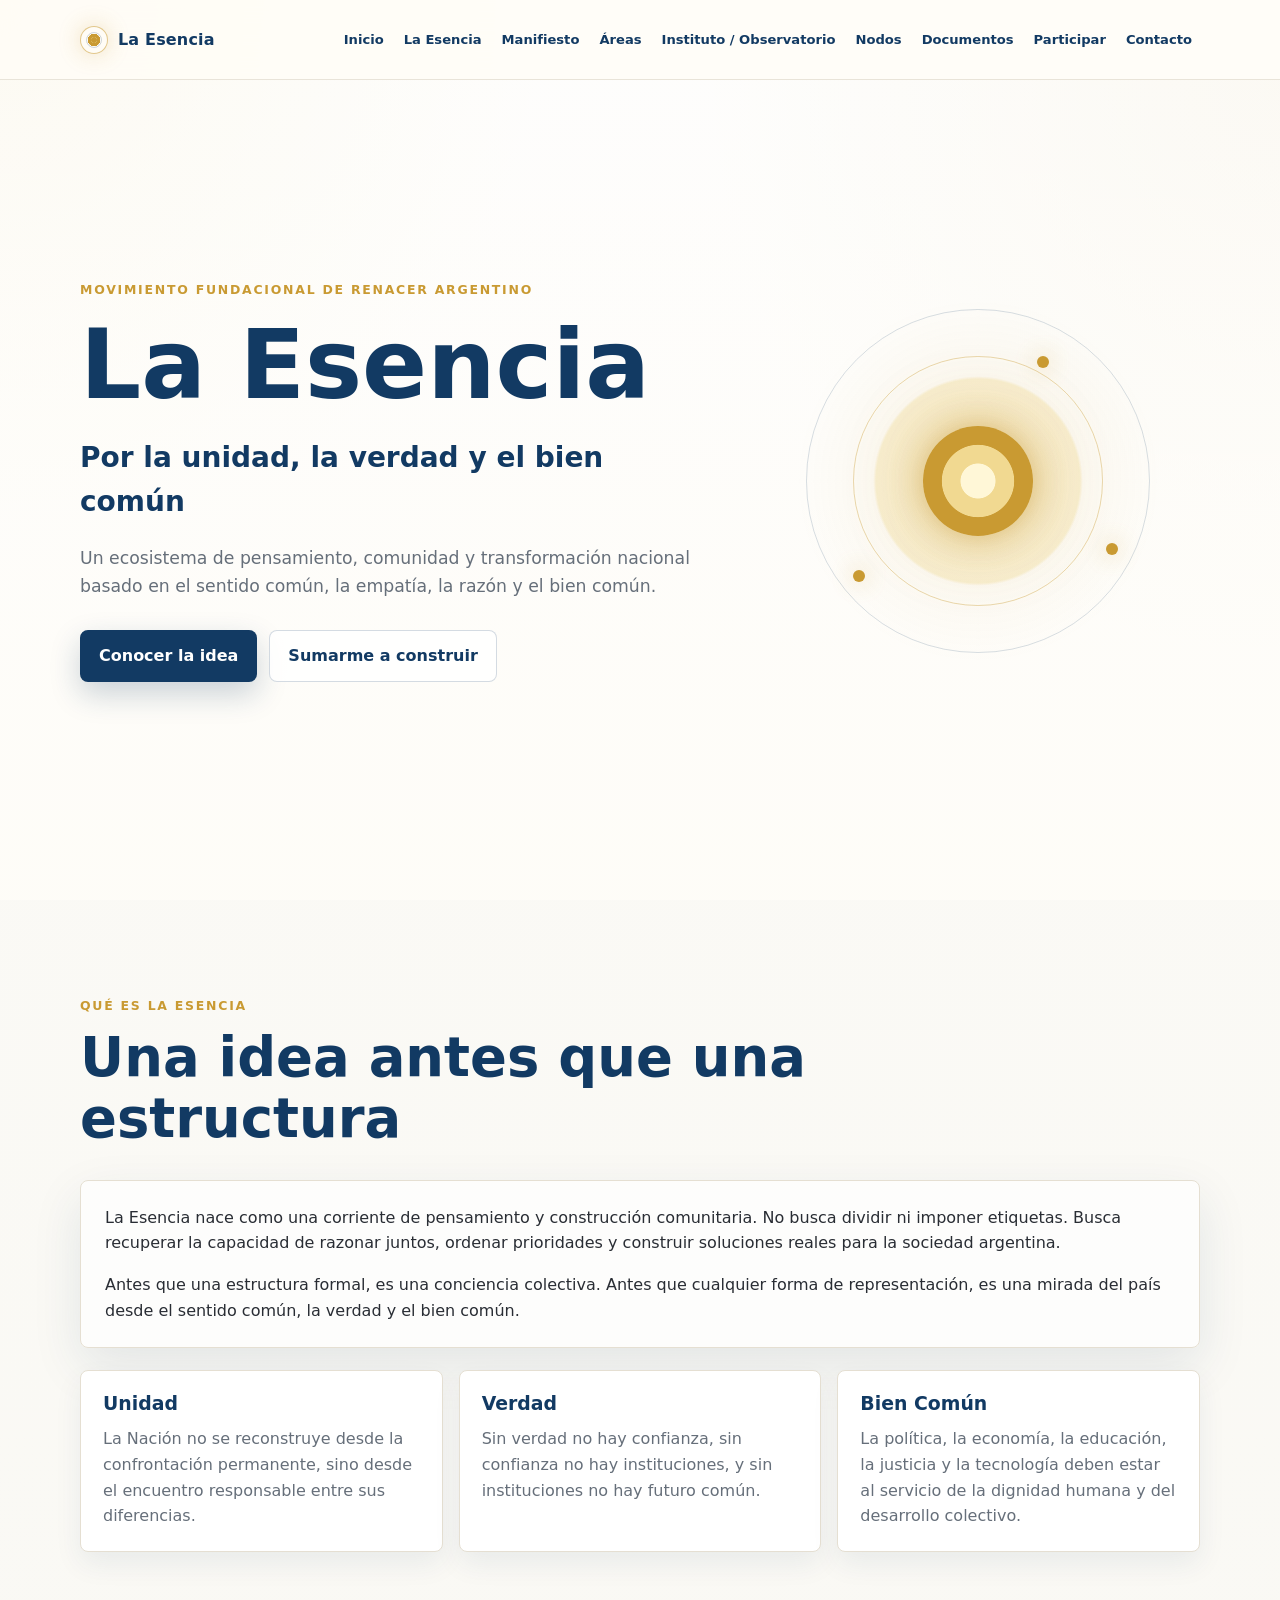
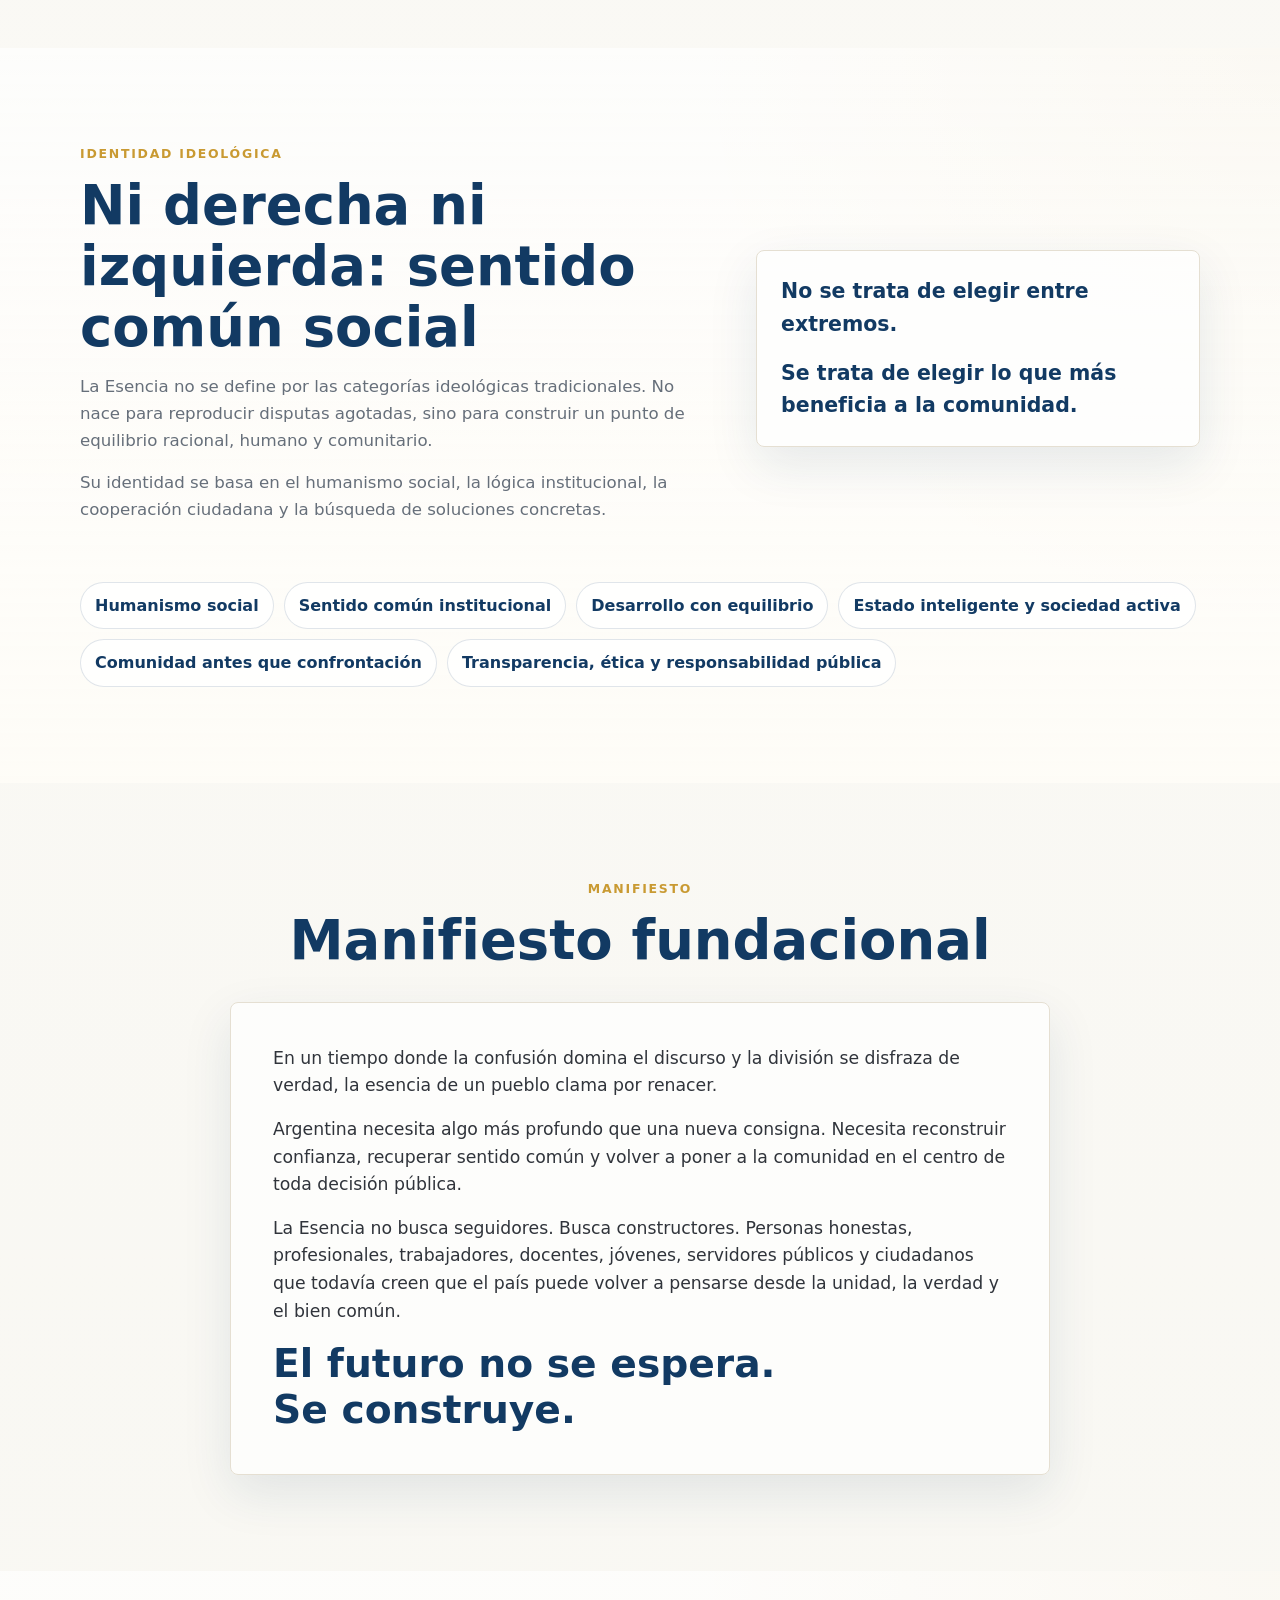
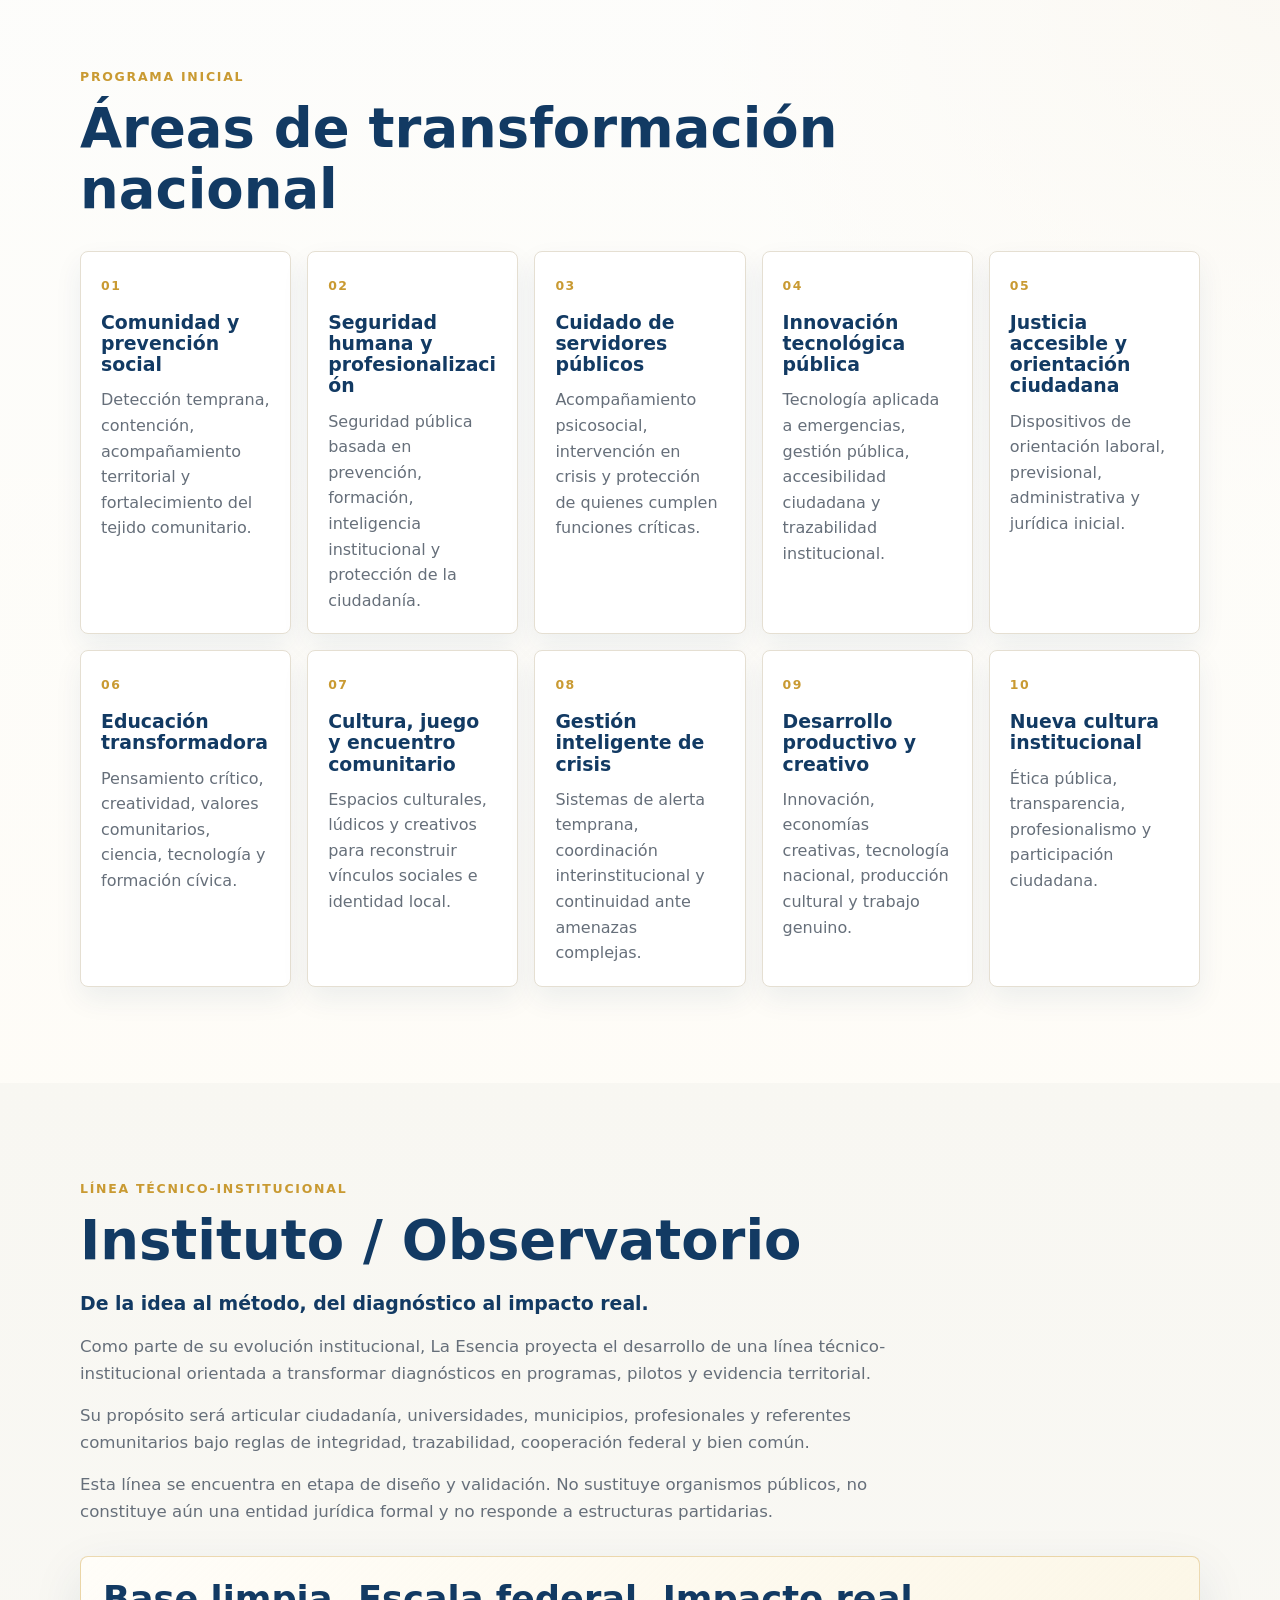
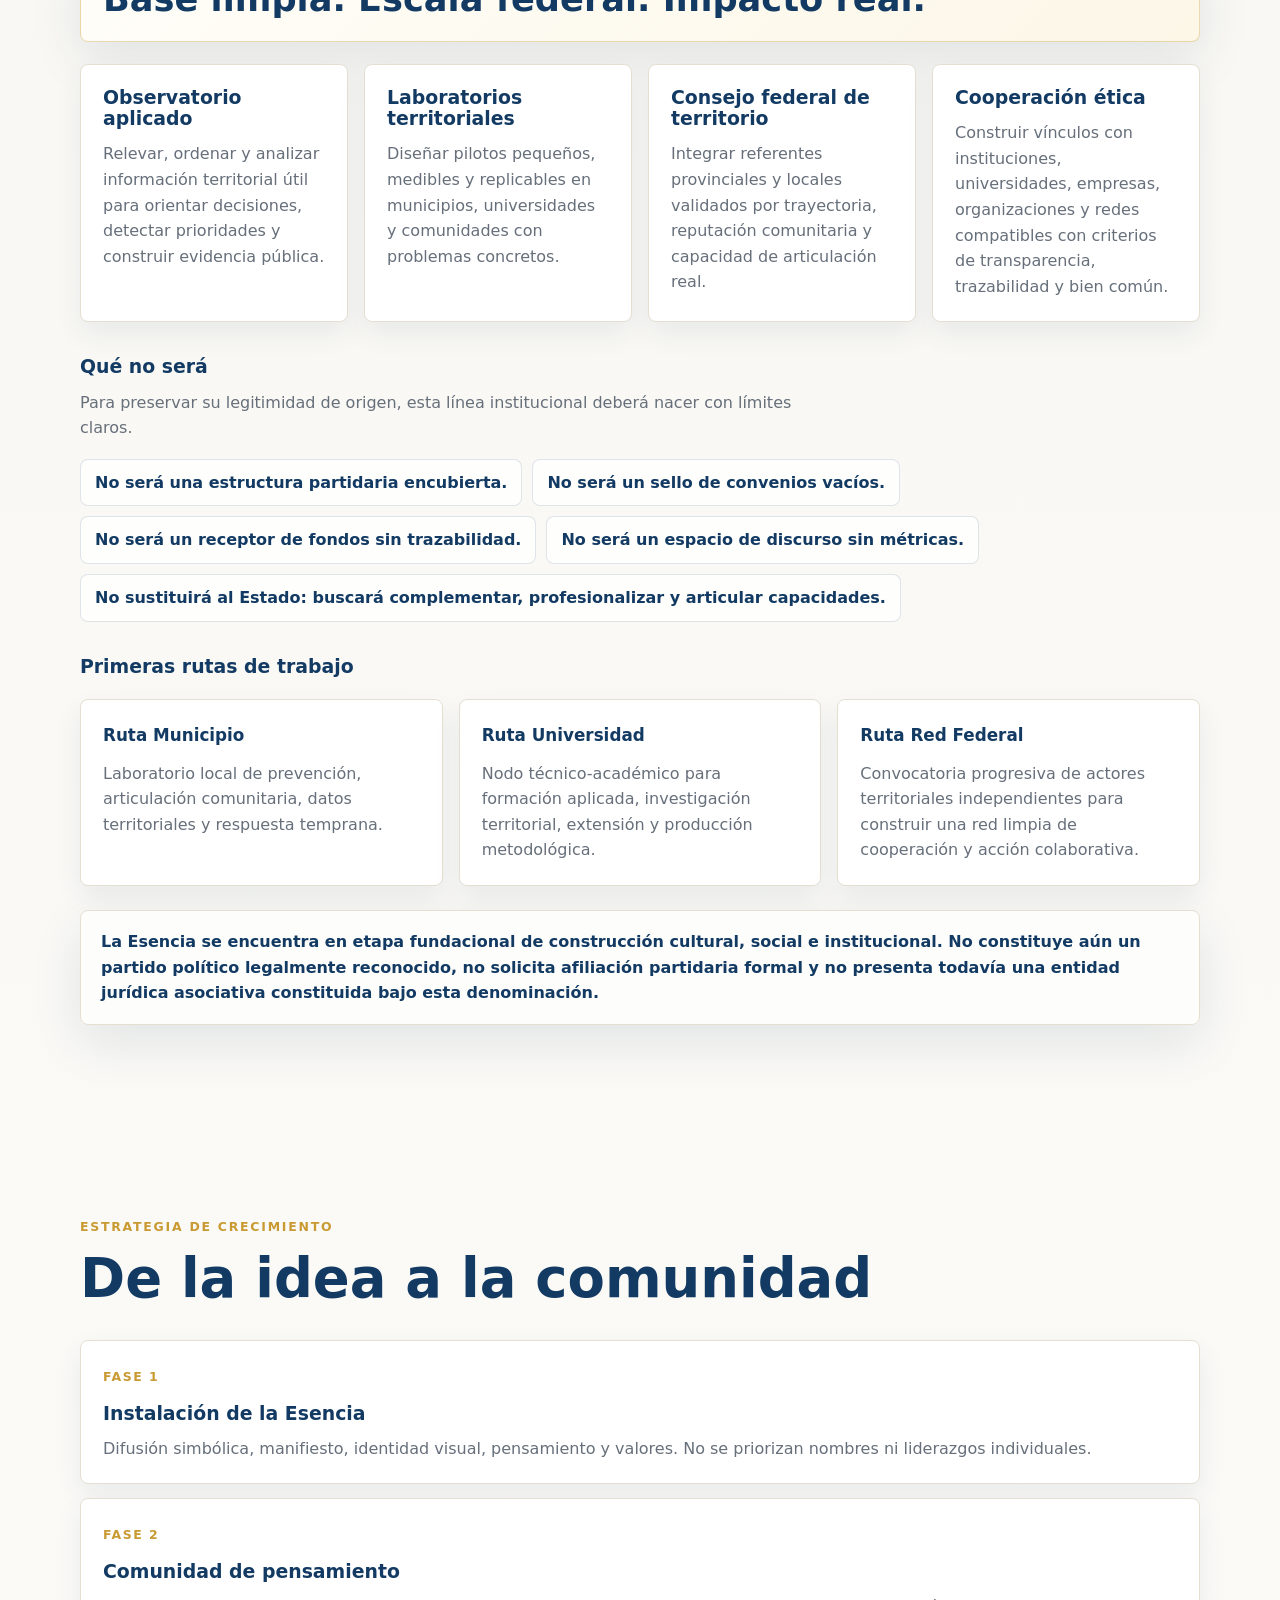
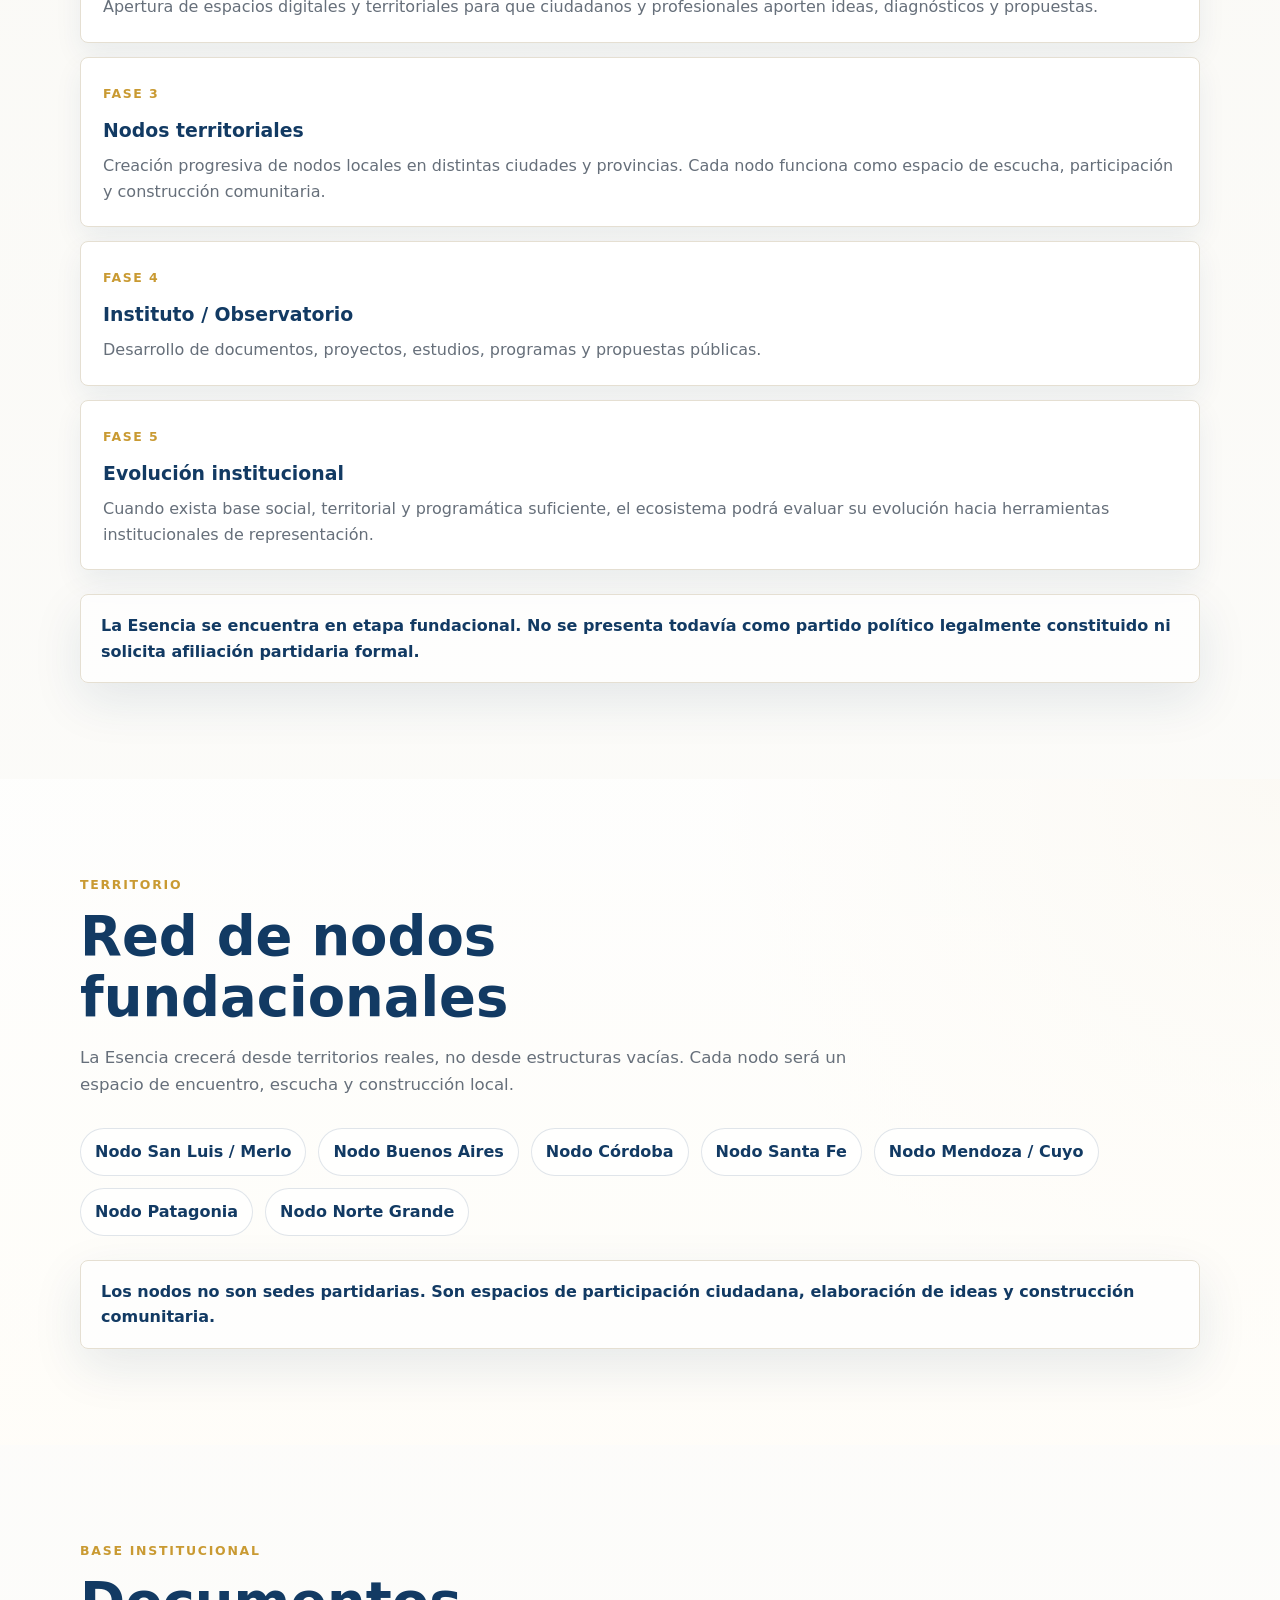
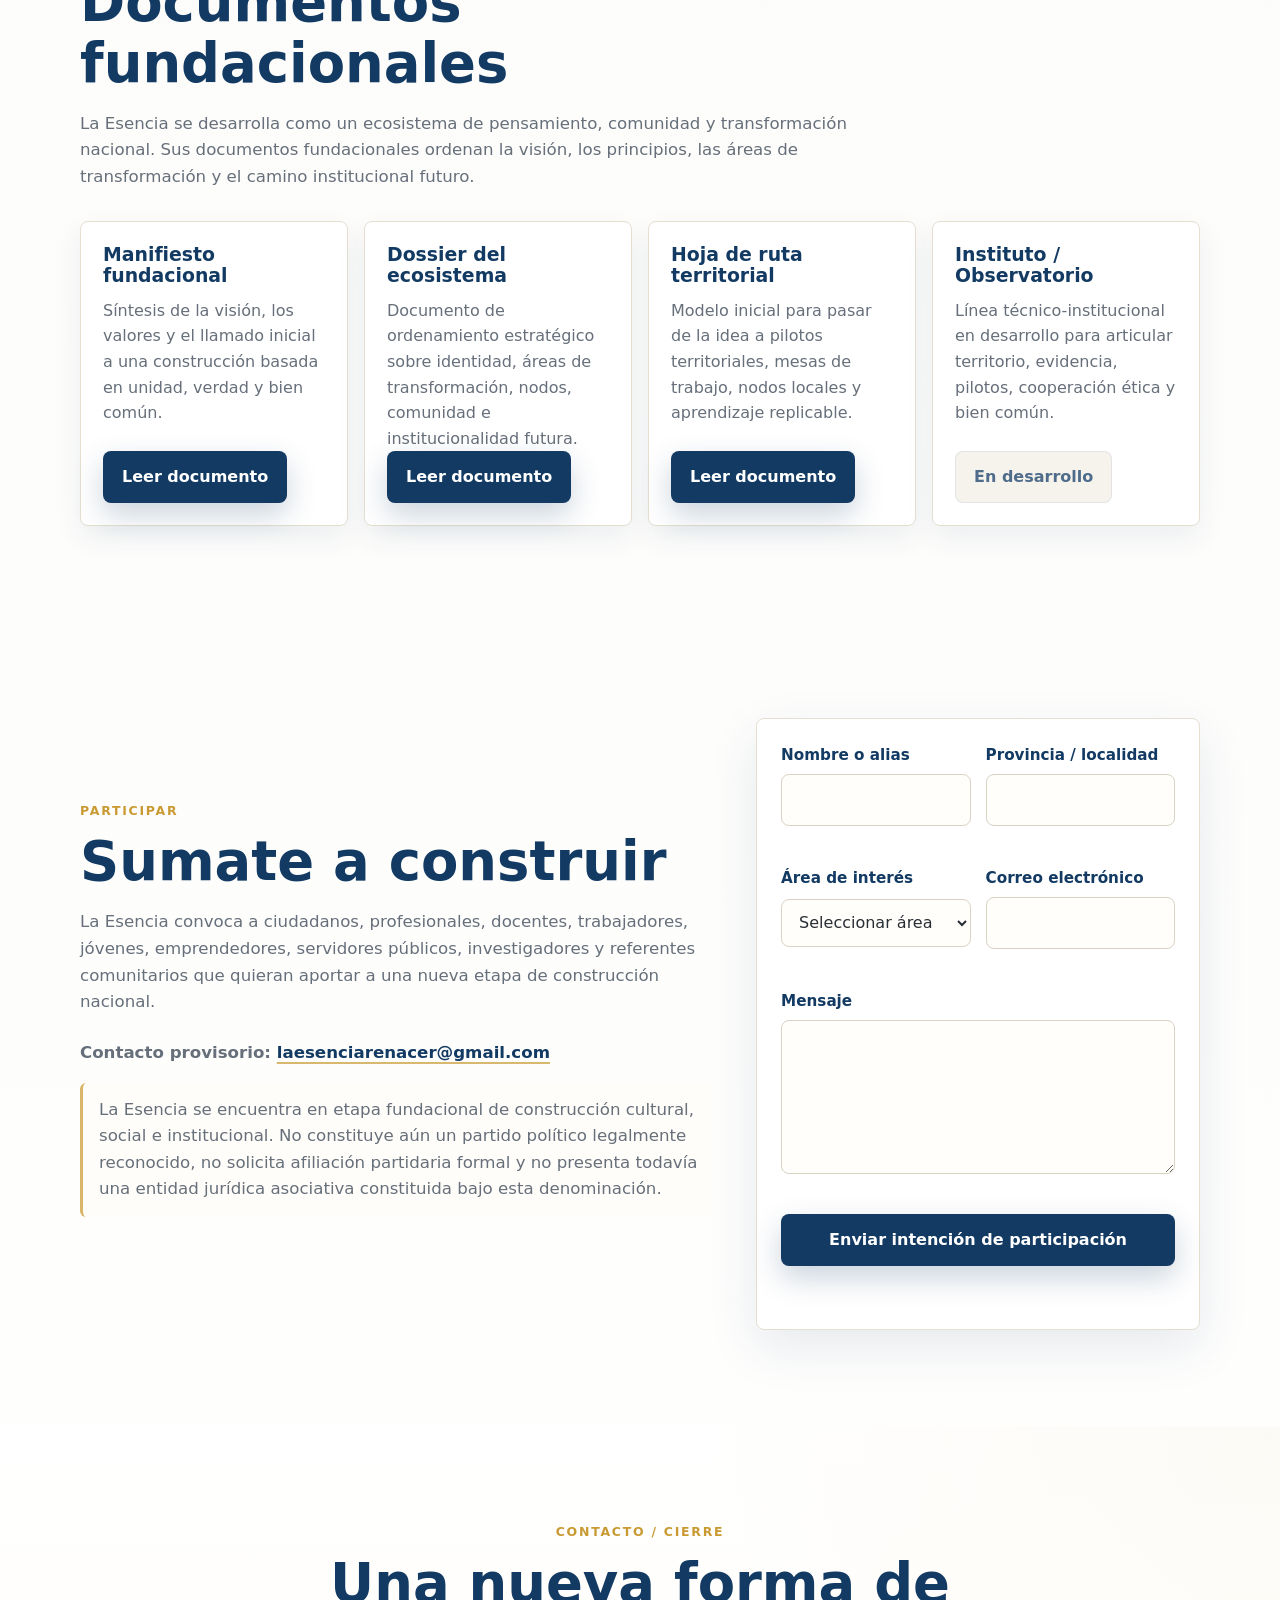
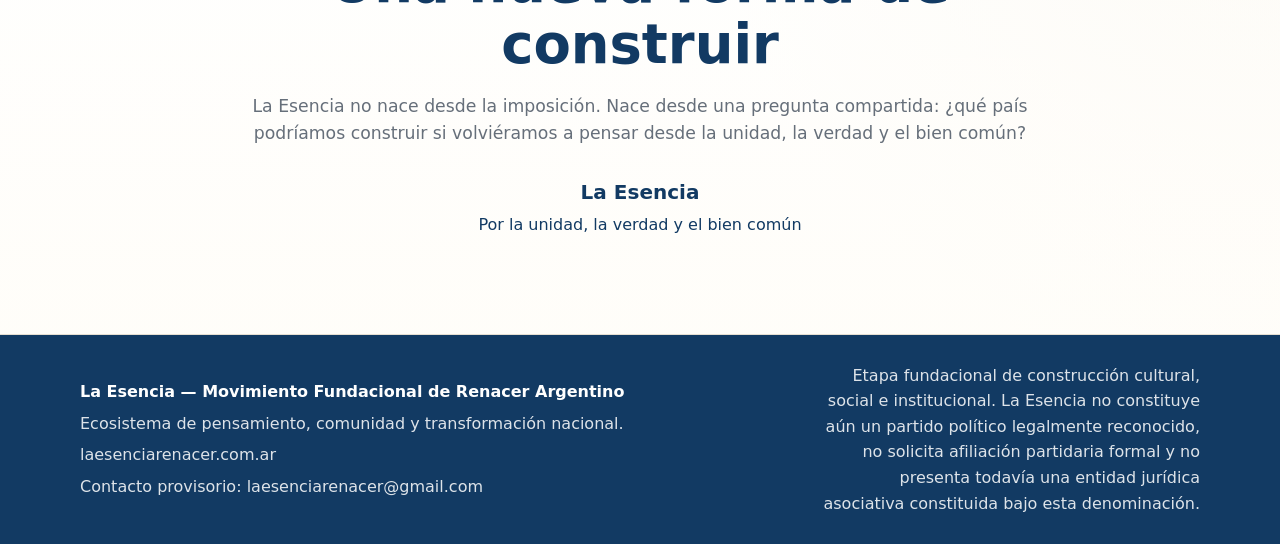
==== commit 9e2603d4: "Bloque 4: documentos públicos iniciales" ====
--- a/index.html
+++ b/index.html
@@ -459,7 +459,7 @@
                 Síntesis de la visión, los valores y el llamado inicial a una construcción basada en unidad,
                 verdad y bien común.
               </p>
-              <button class="button button-disabled" type="button" disabled>Próximamente</button>
+              <a class="button button-primary" href="documentos/manifiesto-fundacional.html">Leer documento</a>
             </article>
             <article class="document-card reveal">
               <h3>Dossier del ecosistema</h3>
@@ -467,7 +467,7 @@
                 Documento de ordenamiento estratégico sobre identidad, áreas de transformación, nodos, comunidad e
                 institucionalidad futura.
               </p>
-              <button class="button button-disabled" type="button" disabled>En preparación</button>
+              <a class="button button-primary" href="documentos/dossier-ecosistema.html">Leer documento</a>
             </article>
             <article class="document-card reveal">
               <h3>Hoja de ruta territorial</h3>
@@ -475,7 +475,7 @@
                 Modelo inicial para pasar de la idea a pilotos territoriales, mesas de trabajo, nodos locales y
                 aprendizaje replicable.
               </p>
-              <button class="button button-disabled" type="button" disabled>En preparación</button>
+              <a class="button button-primary" href="documentos/hoja-ruta-territorial.html">Leer documento</a>
             </article>
             <article class="document-card reveal">
               <h3>Instituto / Observatorio</h3>
--- a/styles.css
+++ b/styles.css
@@ -637,6 +637,168 @@
   padding: 22px;
 }
 
+.document-card .button {
+  margin-top: auto;
+}
+
+main.document-page {
+  min-height: calc(100svh - var(--header-height));
+}
+
+.document-hero {
+  min-height: auto;
+  padding: 86px 0 62px;
+}
+
+.document-hero h1 {
+  font-size: clamp(2.35rem, 10vw, 4.6rem);
+}
+
+.document-subtitle {
+  margin: 16px 0 0;
+  color: var(--color-blue);
+  font-size: clamp(1.1rem, 4vw, 1.55rem);
+  font-weight: 800;
+}
+
+.document-highlight,
+.document-final {
+  margin: 24px 0 0;
+  padding: 20px;
+  border: 1px solid rgba(201, 154, 50, 0.36);
+  border-radius: 8px;
+  color: var(--color-blue);
+  background:
+    linear-gradient(135deg, rgba(255, 253, 248, 0.94), rgba(241, 217, 145, 0.24)),
+    var(--color-surface-strong);
+  box-shadow: var(--shadow-soft);
+  font-size: clamp(1.25rem, 5vw, 1.8rem);
+  font-weight: 900;
+  line-height: 1.22;
+}
+
+.document-hero .button {
+  margin-top: 24px;
+}
+
+.document-content {
+  padding-top: 54px;
+}
+
+.document-body {
+  padding: clamp(22px, 5vw, 44px);
+  border: 1px solid var(--color-line);
+  border-radius: 8px;
+  background: rgba(255, 255, 255, 0.78);
+  box-shadow: var(--shadow-soft);
+}
+
+.document-body > * {
+  margin-top: 0;
+}
+
+.document-body > * + * {
+  margin-top: 18px;
+}
+
+.document-body h2 {
+  margin-top: 38px;
+  font-size: clamp(1.55rem, 5vw, 2.2rem);
+}
+
+.document-body h3 {
+  font-size: 1.08rem;
+}
+
+.document-body p,
+.document-body li {
+  color: var(--color-text);
+}
+
+.document-card-grid,
+.document-stack {
+  display: grid;
+  gap: 14px;
+}
+
+.document-card-grid {
+  grid-template-columns: 1fr;
+}
+
+.document-stack {
+  grid-template-columns: 1fr;
+}
+
+.document-info-card,
+.document-callout {
+  padding: 18px;
+  border: 1px solid rgba(18, 58, 99, 0.11);
+  border-radius: 8px;
+  background: var(--color-surface-strong);
+  box-shadow: 0 10px 24px rgba(18, 58, 99, 0.06);
+}
+
+.document-info-card span {
+  display: inline-flex;
+  margin-bottom: 12px;
+  color: var(--color-gold);
+  font-size: 0.78rem;
+  font-weight: 900;
+  letter-spacing: 0.1em;
+  text-transform: uppercase;
+}
+
+.document-info-card p,
+.document-callout p {
+  margin: 10px 0 0;
+  color: var(--color-muted);
+}
+
+.document-callout h2 {
+  margin: 0;
+}
+
+.document-pill-list {
+  display: flex;
+  flex-wrap: wrap;
+  gap: 10px;
+}
+
+.document-pill-list span {
+  display: inline-flex;
+  align-items: center;
+  min-height: 42px;
+  padding: 10px 14px;
+  border: 1px solid rgba(18, 58, 99, 0.13);
+  border-radius: 999px;
+  color: var(--color-blue);
+  background: rgba(255, 255, 255, 0.76);
+  font-weight: 700;
+}
+
+.document-number-list,
+.document-check-list {
+  display: grid;
+  gap: 10px;
+  padding-left: 24px;
+}
+
+.document-number-list li::marker,
+.document-check-list li::marker {
+  color: var(--color-gold);
+  font-weight: 900;
+}
+
+.document-note {
+  margin-top: 34px;
+  padding: 18px 20px;
+  border-left: 3px solid rgba(201, 154, 50, 0.72);
+  border-radius: 6px;
+  color: var(--color-blue) !important;
+  background: rgba(255, 253, 248, 0.86);
+  font-weight: 800;
+}
+
 .contact-line {
   padding-top: 8px;
   font-weight: 700;
@@ -816,7 +978,8 @@
   .area-grid,
   .institute-grid,
   .route-grid,
-  .document-grid {
+  .document-grid,
+  .document-card-grid {
     grid-template-columns: repeat(2, minmax(0, 1fr));
   }
 
@@ -898,6 +1061,10 @@
     grid-template-columns: repeat(3, minmax(0, 1fr));
   }
 
+  .document-card-grid {
+    grid-template-columns: repeat(3, minmax(0, 1fr));
+  }
+
   .area-card {
     min-height: 238px;
   }
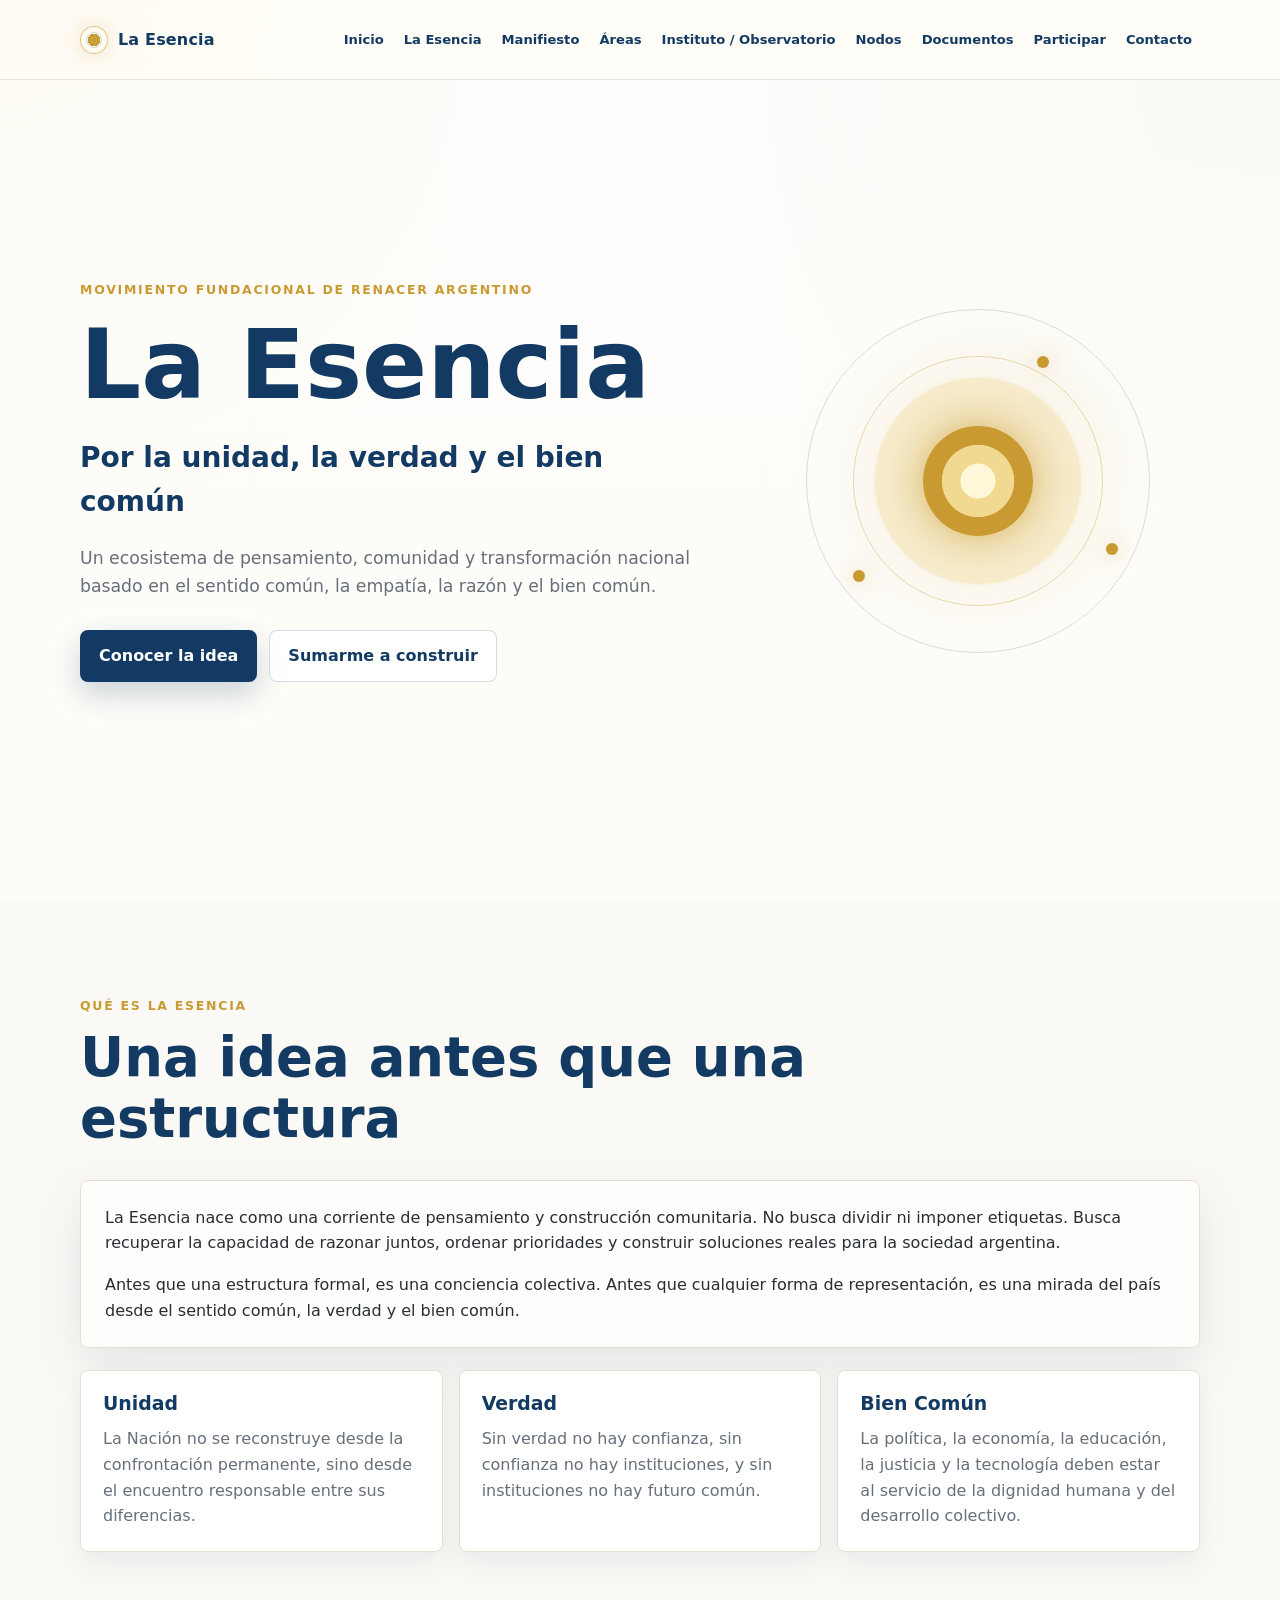
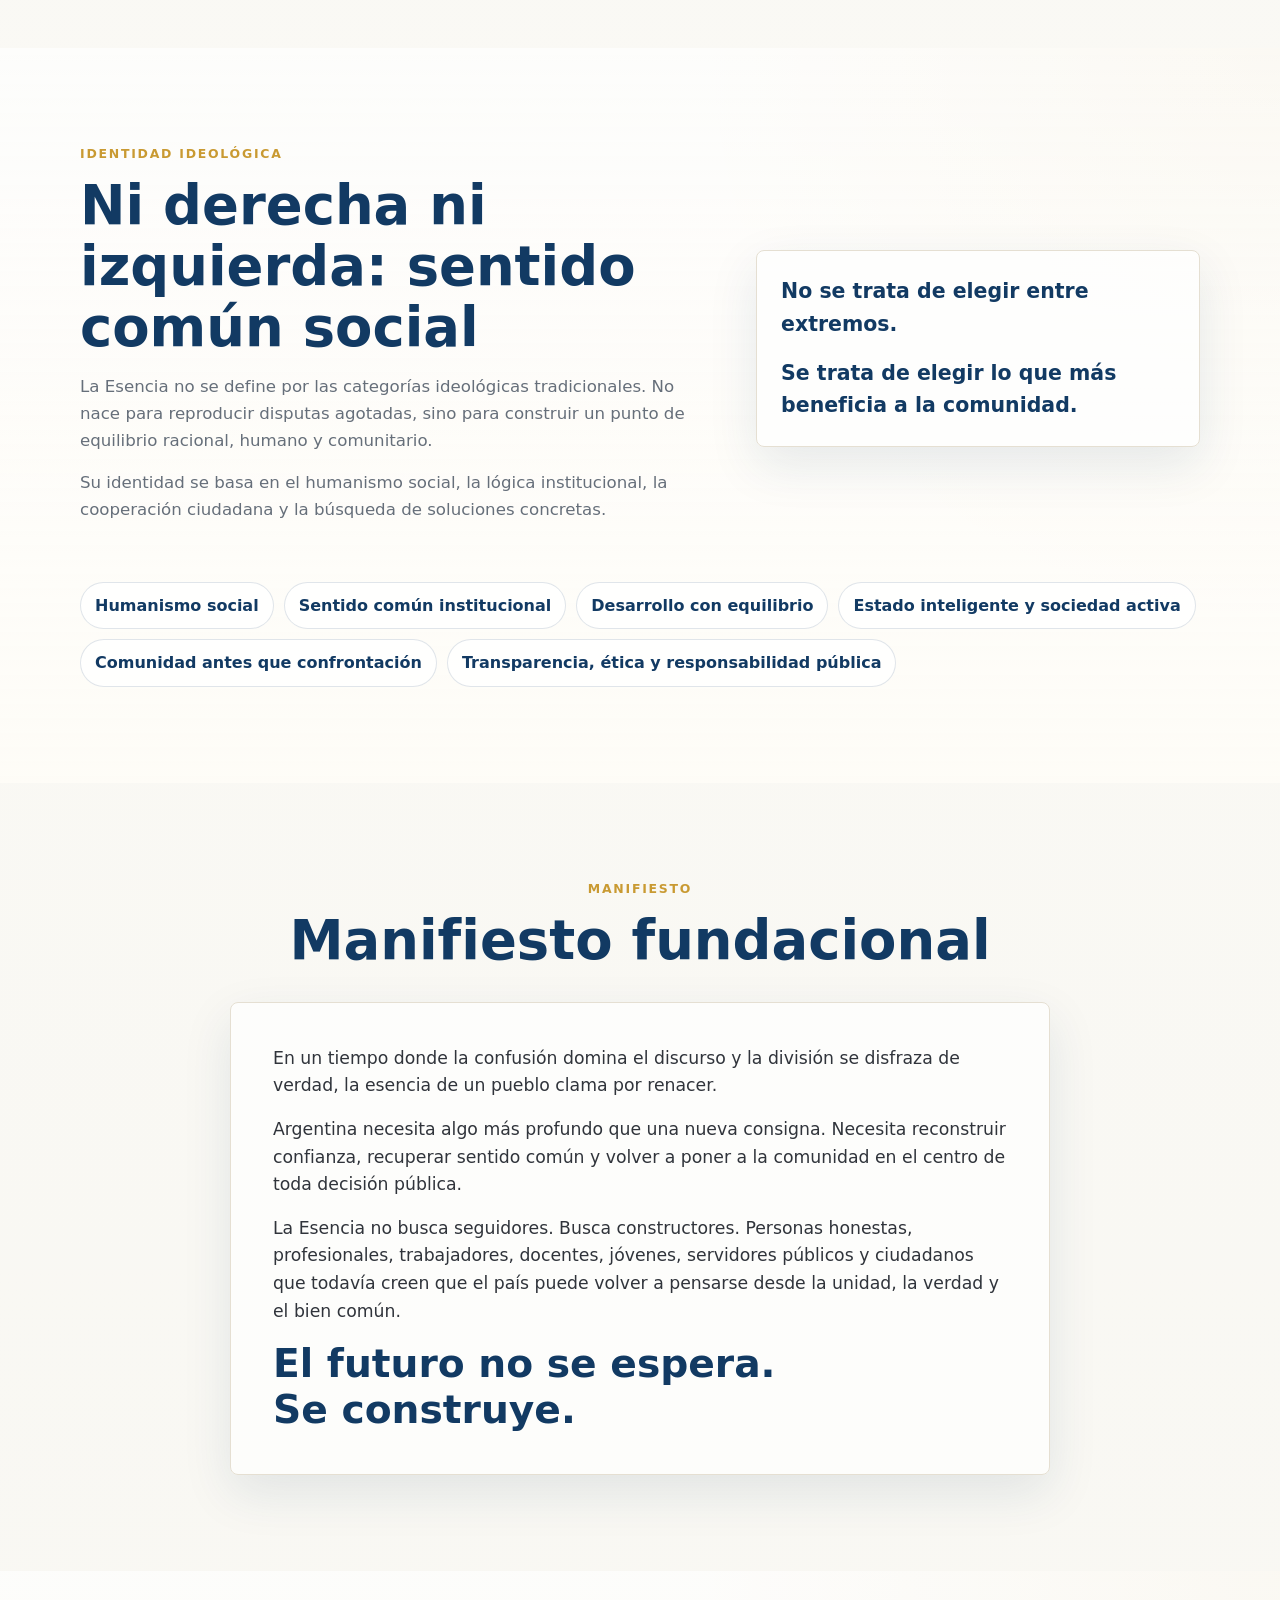
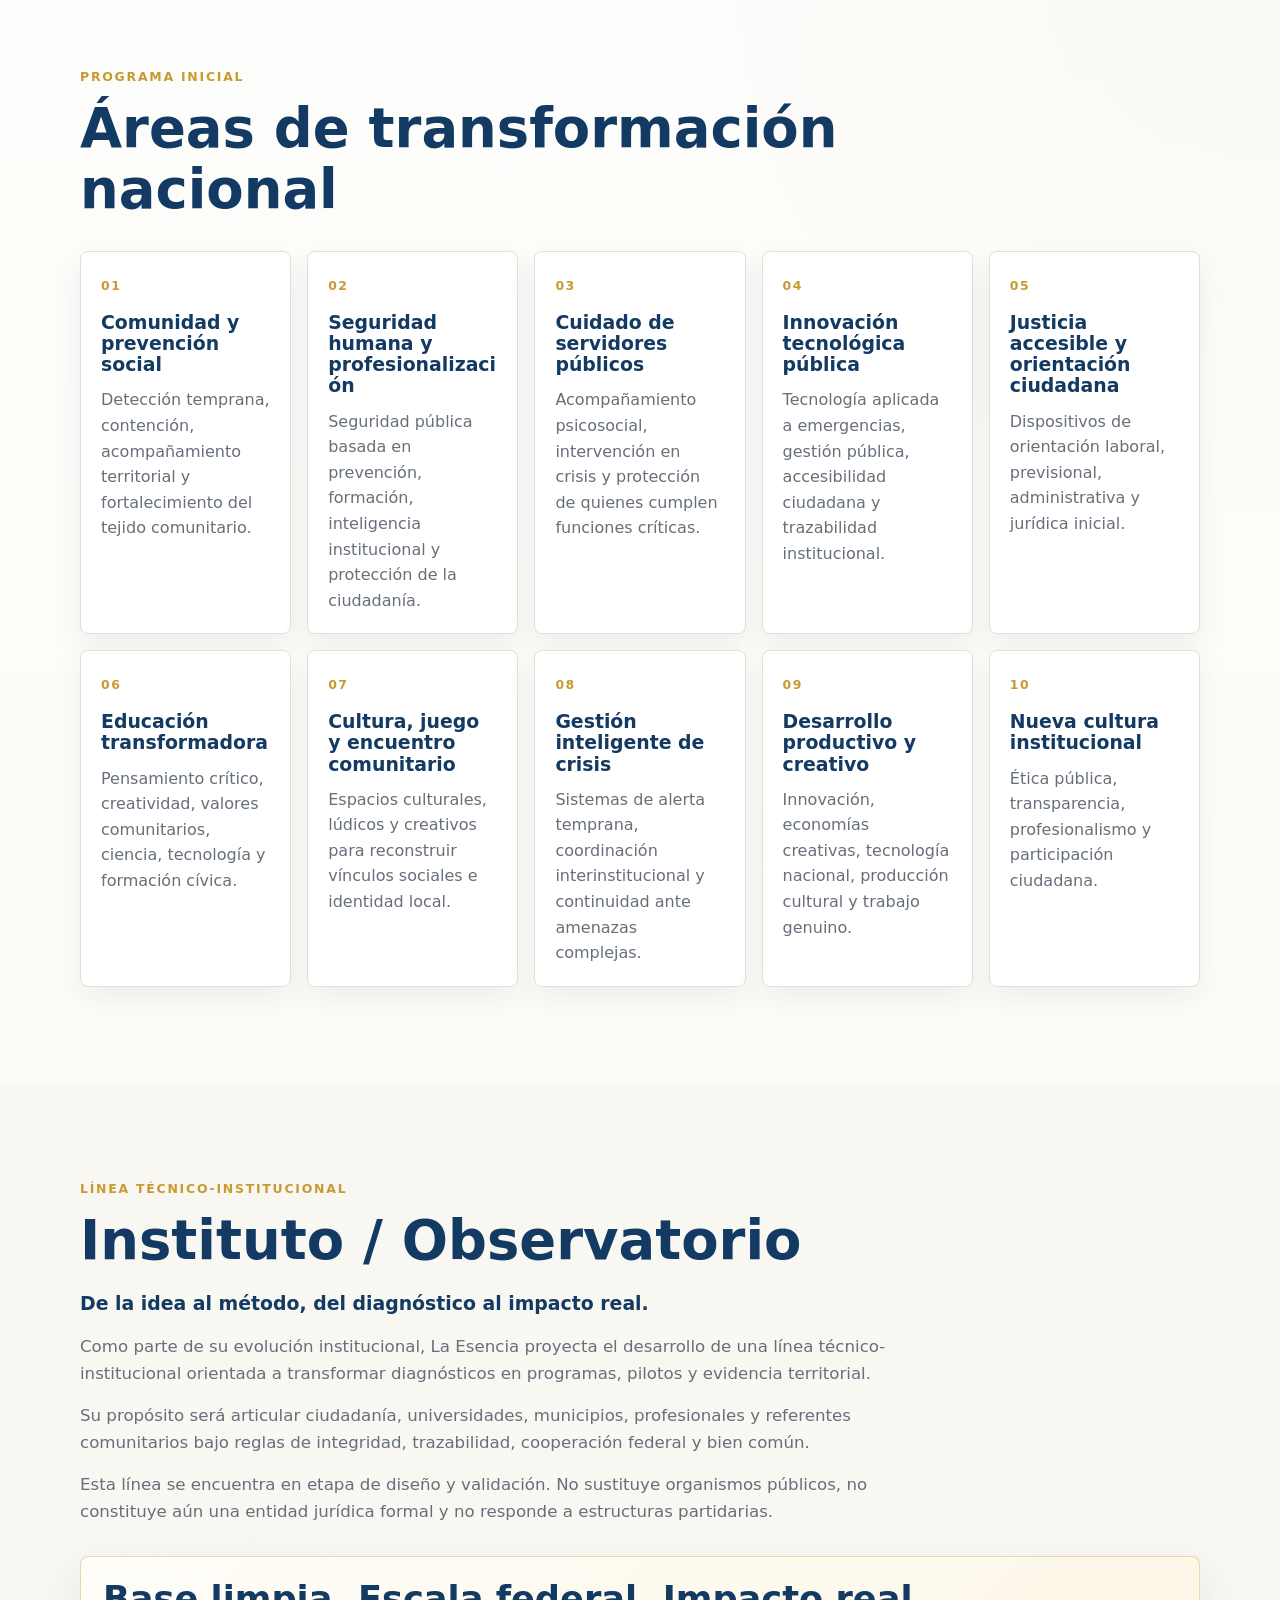
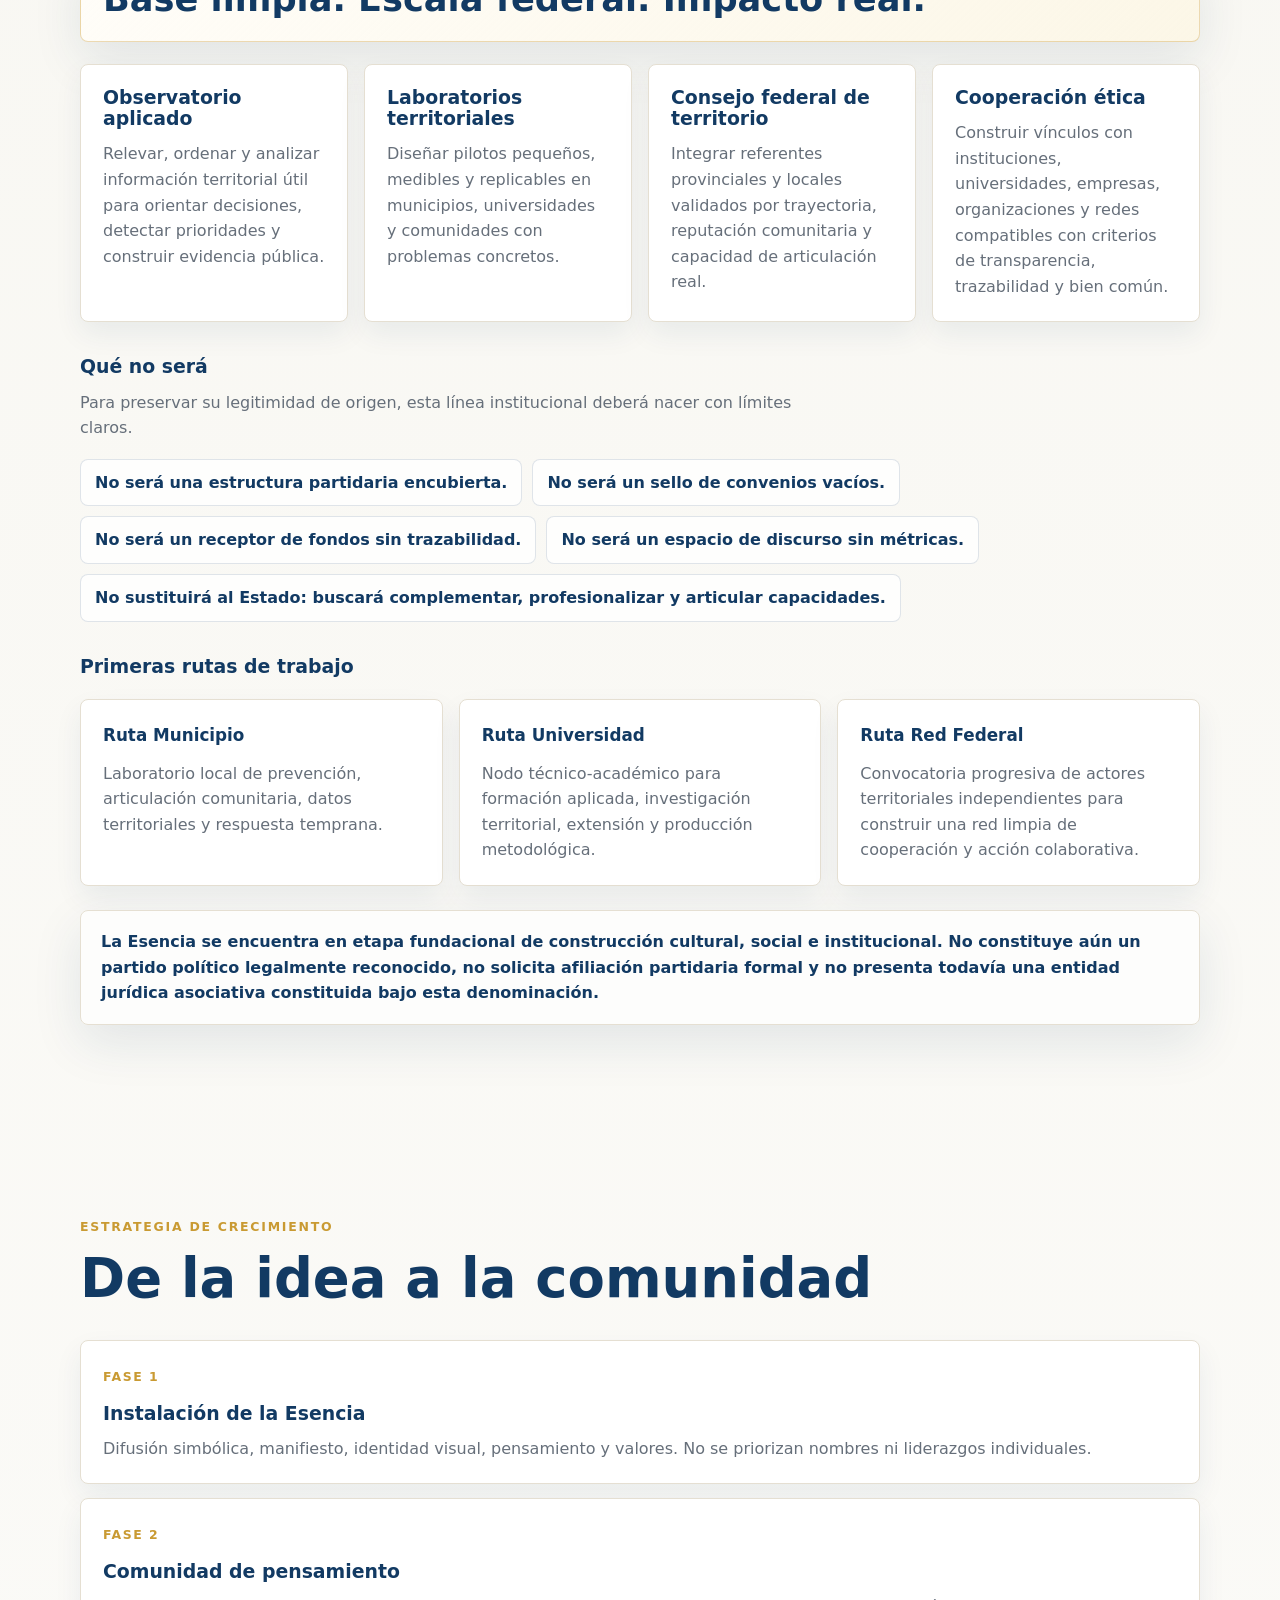
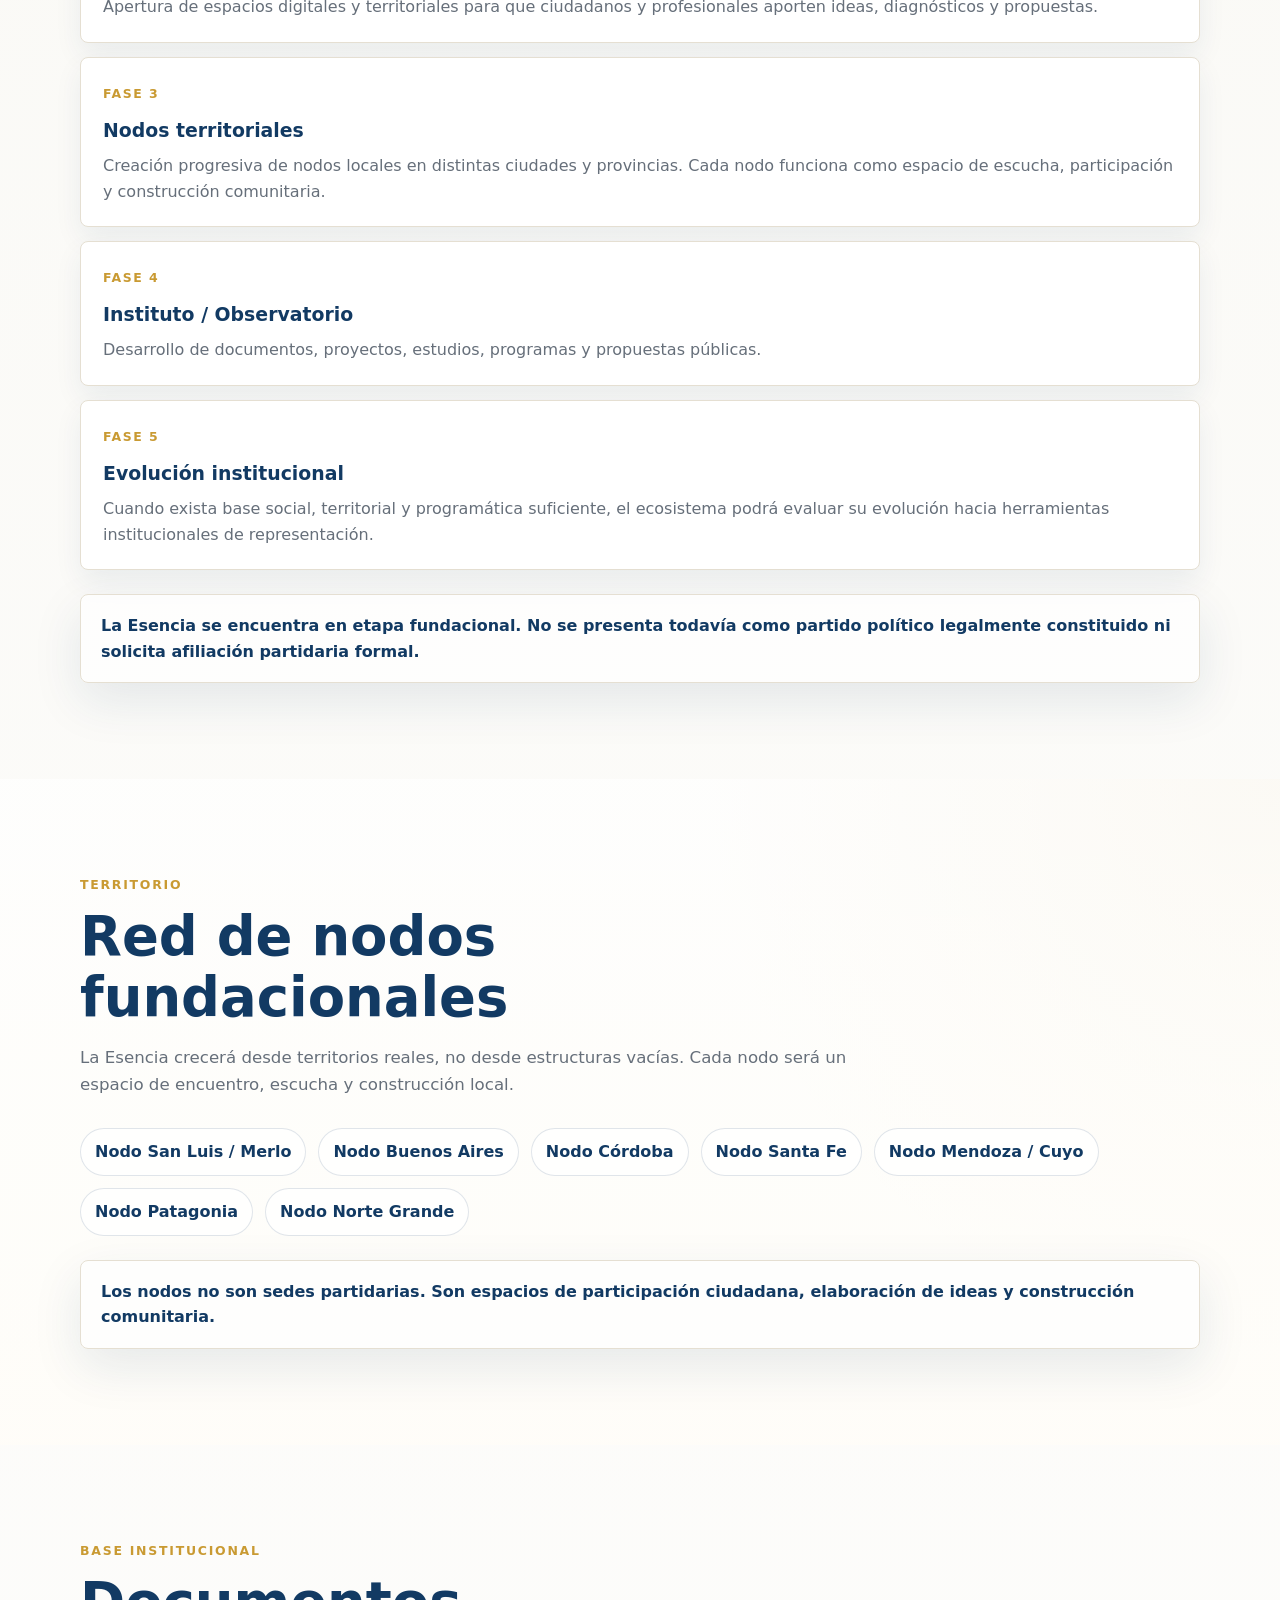
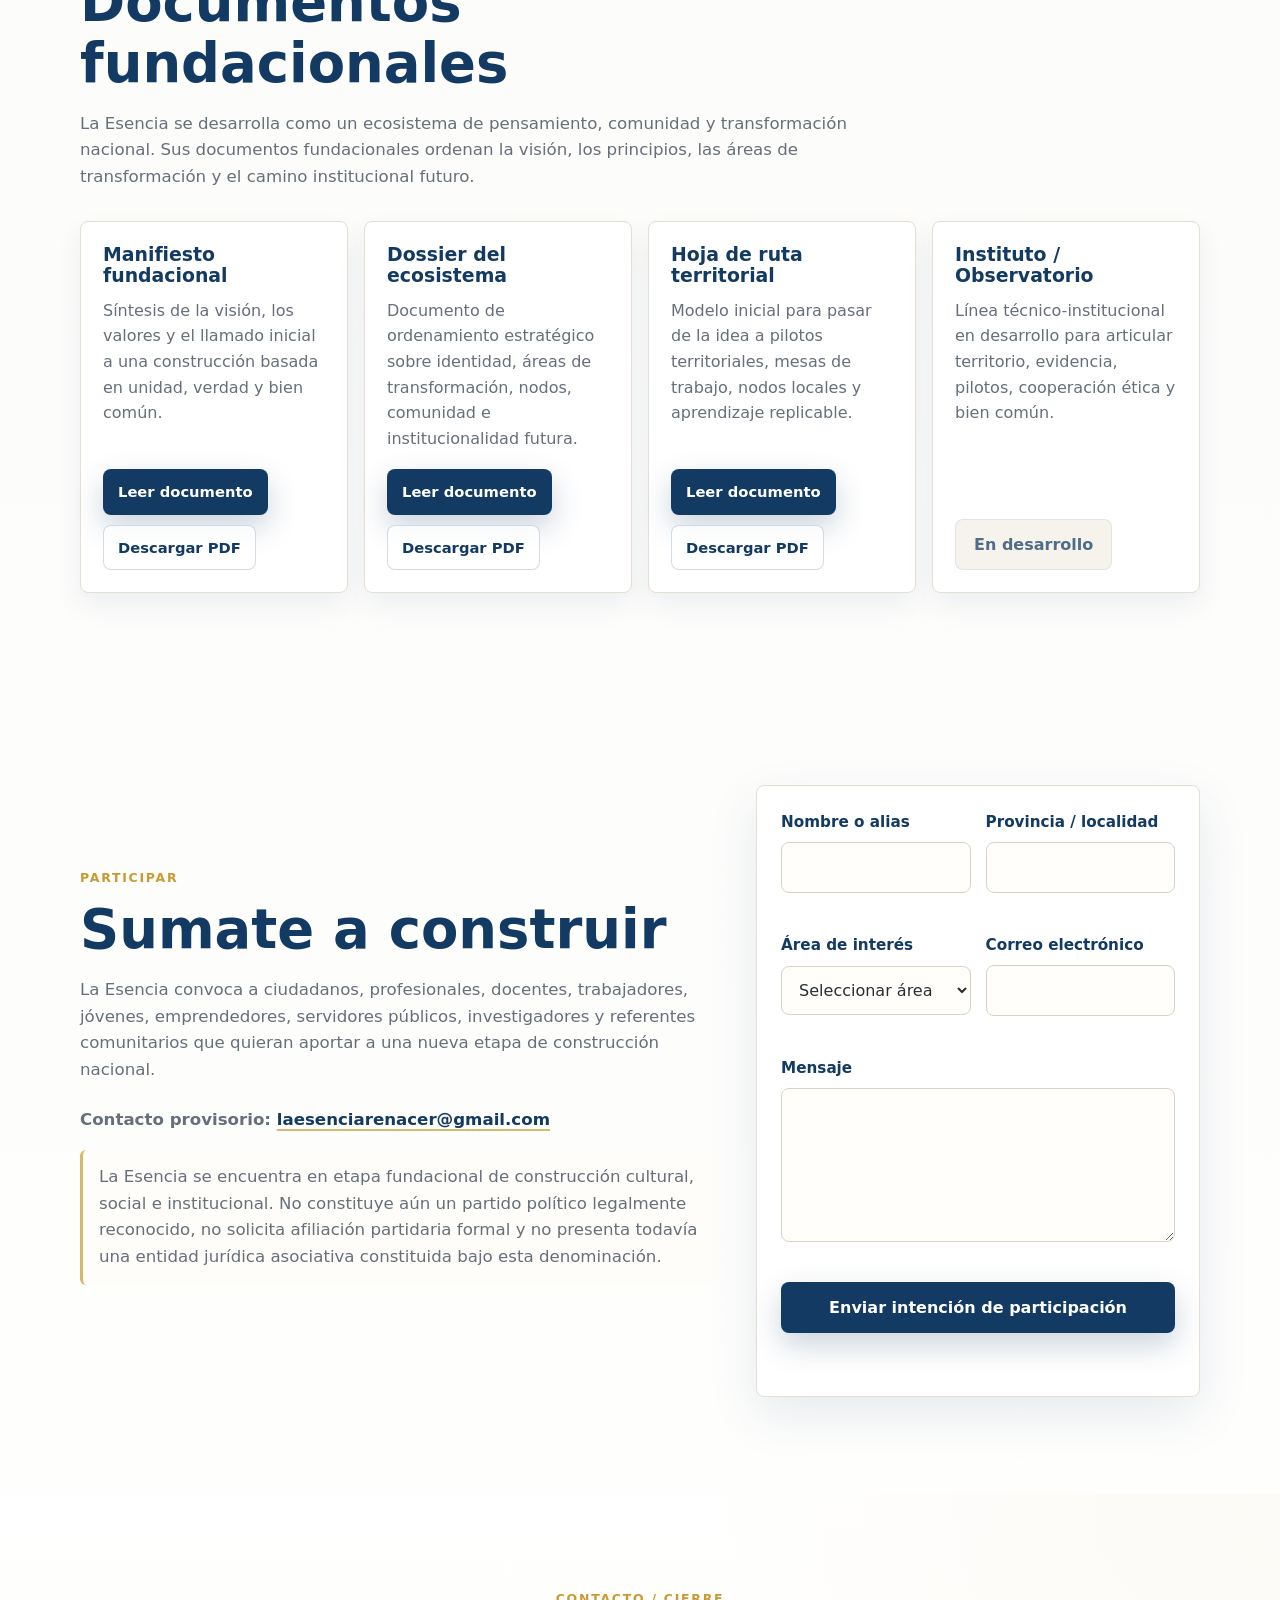
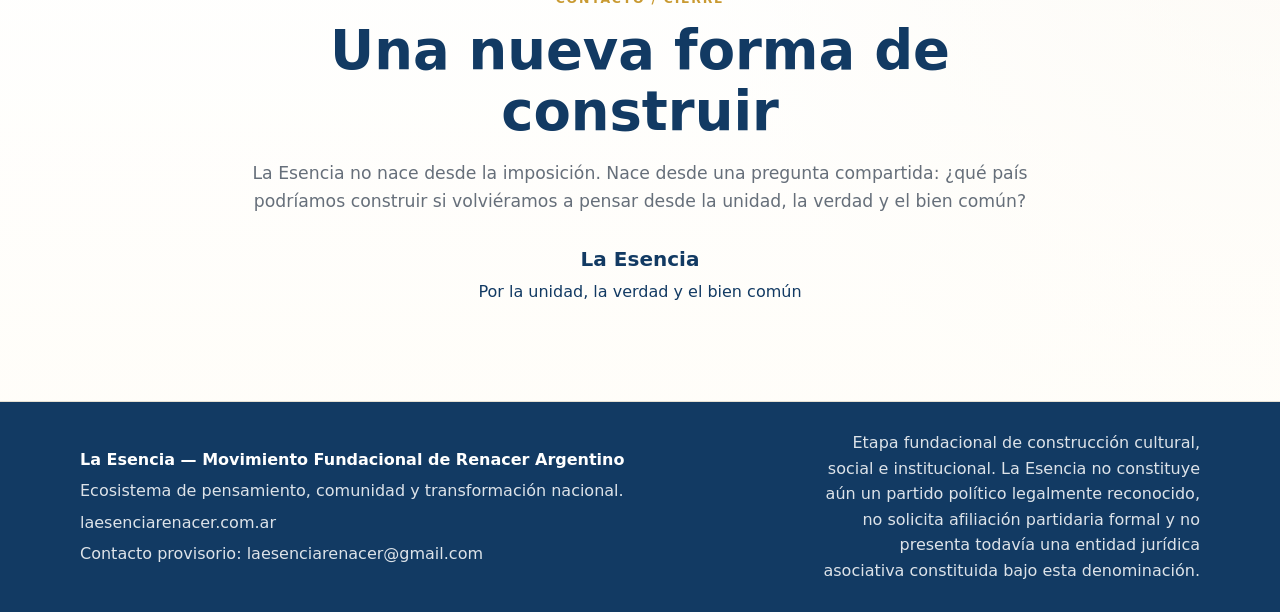
==== commit 329ce878: "Bloque 5: PDFs públicos descargables" ====
--- a/index.html
+++ b/index.html
@@ -459,7 +459,10 @@
                 Síntesis de la visión, los valores y el llamado inicial a una construcción basada en unidad,
                 verdad y bien común.
               </p>
-              <a class="button button-primary" href="documentos/manifiesto-fundacional.html">Leer documento</a>
+              <div class="document-card-actions">
+                <a class="button button-primary" href="documentos/manifiesto-fundacional.html">Leer documento</a>
+                <a class="button button-secondary" href="assets/docs/manifiesto-fundacional-la-esencia.pdf" download>Descargar PDF</a>
+              </div>
             </article>
             <article class="document-card reveal">
               <h3>Dossier del ecosistema</h3>
@@ -467,7 +470,10 @@
                 Documento de ordenamiento estratégico sobre identidad, áreas de transformación, nodos, comunidad e
                 institucionalidad futura.
               </p>
-              <a class="button button-primary" href="documentos/dossier-ecosistema.html">Leer documento</a>
+              <div class="document-card-actions">
+                <a class="button button-primary" href="documentos/dossier-ecosistema.html">Leer documento</a>
+                <a class="button button-secondary" href="assets/docs/dossier-ecosistema-la-esencia.pdf" download>Descargar PDF</a>
+              </div>
             </article>
             <article class="document-card reveal">
               <h3>Hoja de ruta territorial</h3>
@@ -475,7 +481,10 @@
                 Modelo inicial para pasar de la idea a pilotos territoriales, mesas de trabajo, nodos locales y
                 aprendizaje replicable.
               </p>
-              <a class="button button-primary" href="documentos/hoja-ruta-territorial.html">Leer documento</a>
+              <div class="document-card-actions">
+                <a class="button button-primary" href="documentos/hoja-ruta-territorial.html">Leer documento</a>
+                <a class="button button-secondary" href="assets/docs/hoja-ruta-territorial-la-esencia.pdf" download>Descargar PDF</a>
+              </div>
             </article>
             <article class="document-card reveal">
               <h3>Instituto / Observatorio</h3>
--- a/styles.css
+++ b/styles.css
@@ -637,8 +637,26 @@
   padding: 22px;
 }
 
-.document-card .button {
+.document-card > .button {
   margin-top: auto;
+}
+
+.document-card-actions,
+.document-actions {
+  display: flex;
+  flex-wrap: wrap;
+  gap: 10px;
+}
+
+.document-card-actions {
+  margin-top: auto;
+  padding-top: 18px;
+}
+
+.document-card-actions .button {
+  min-height: 44px;
+  padding: 10px 14px;
+  font-size: 0.92rem;
 }
 
 main.document-page {
@@ -677,7 +695,7 @@
   line-height: 1.22;
 }
 
-.document-hero .button {
+.document-actions {
   margin-top: 24px;
 }
 
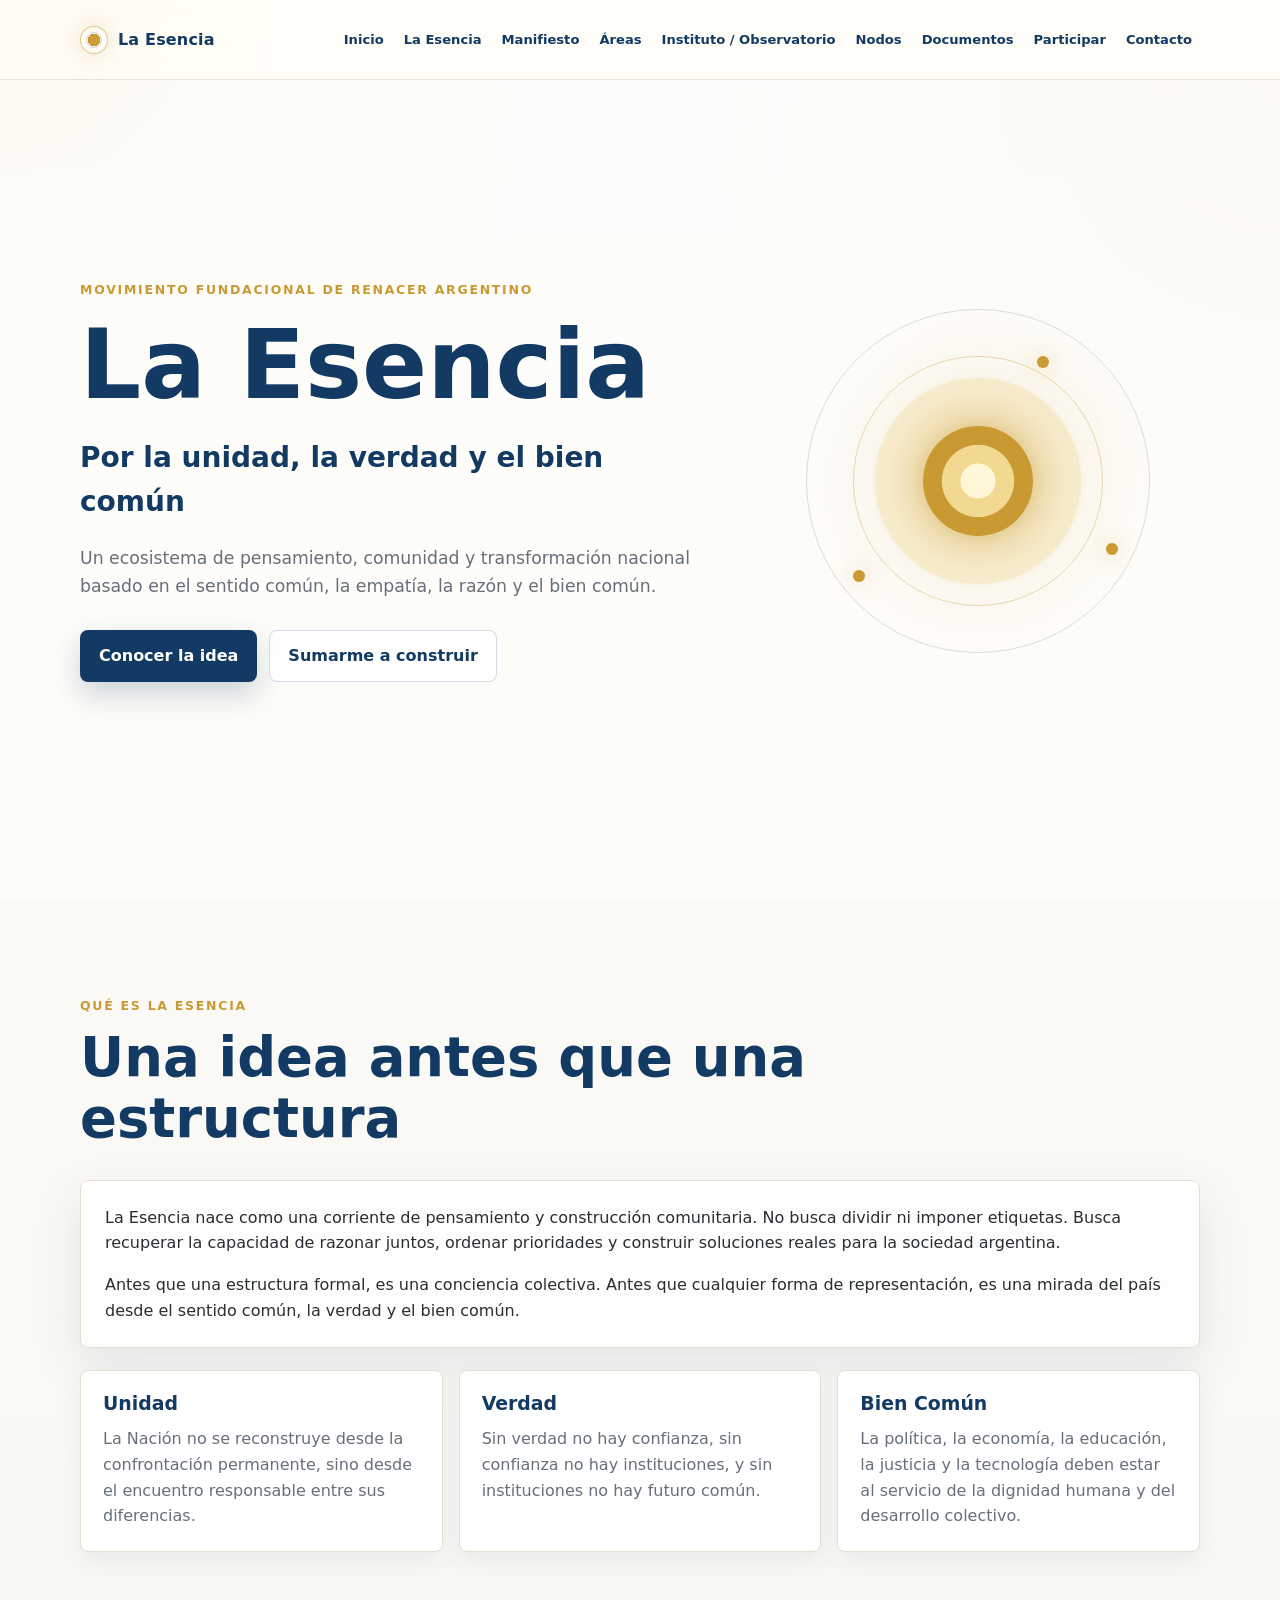
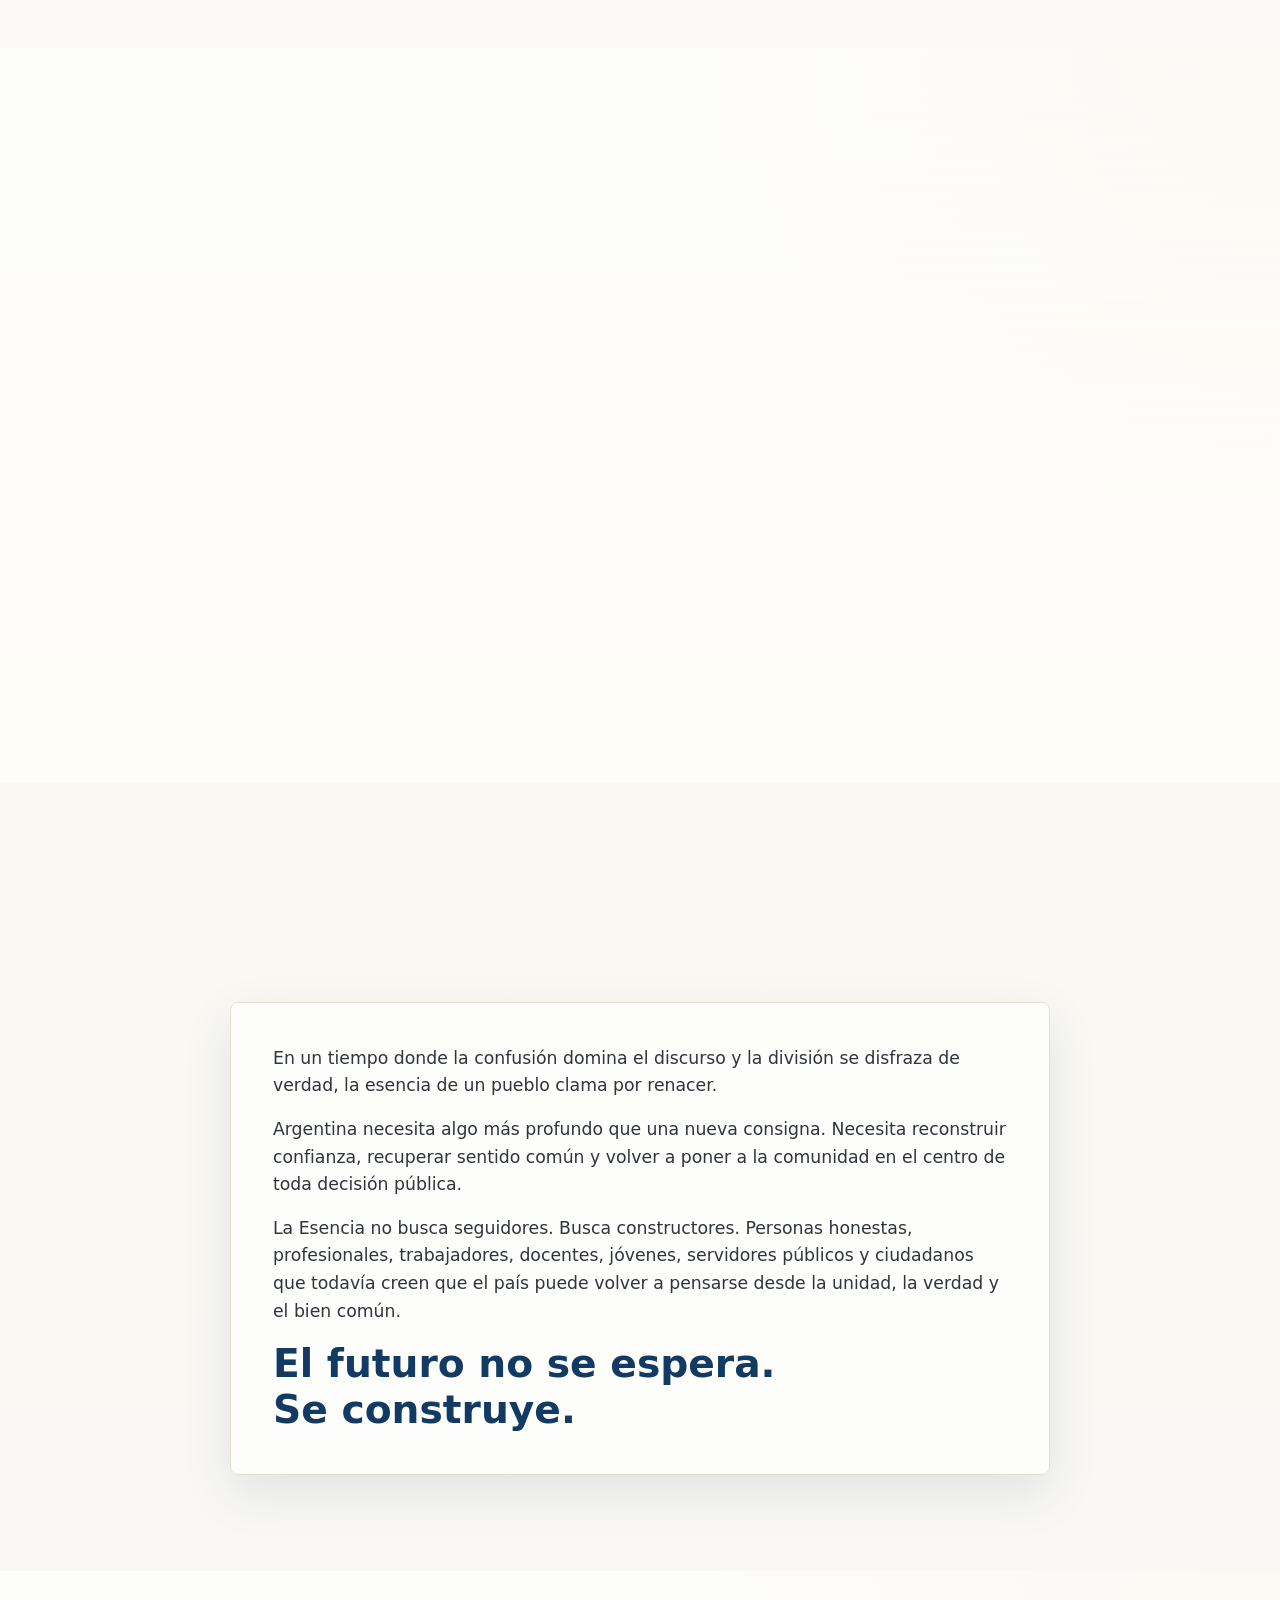
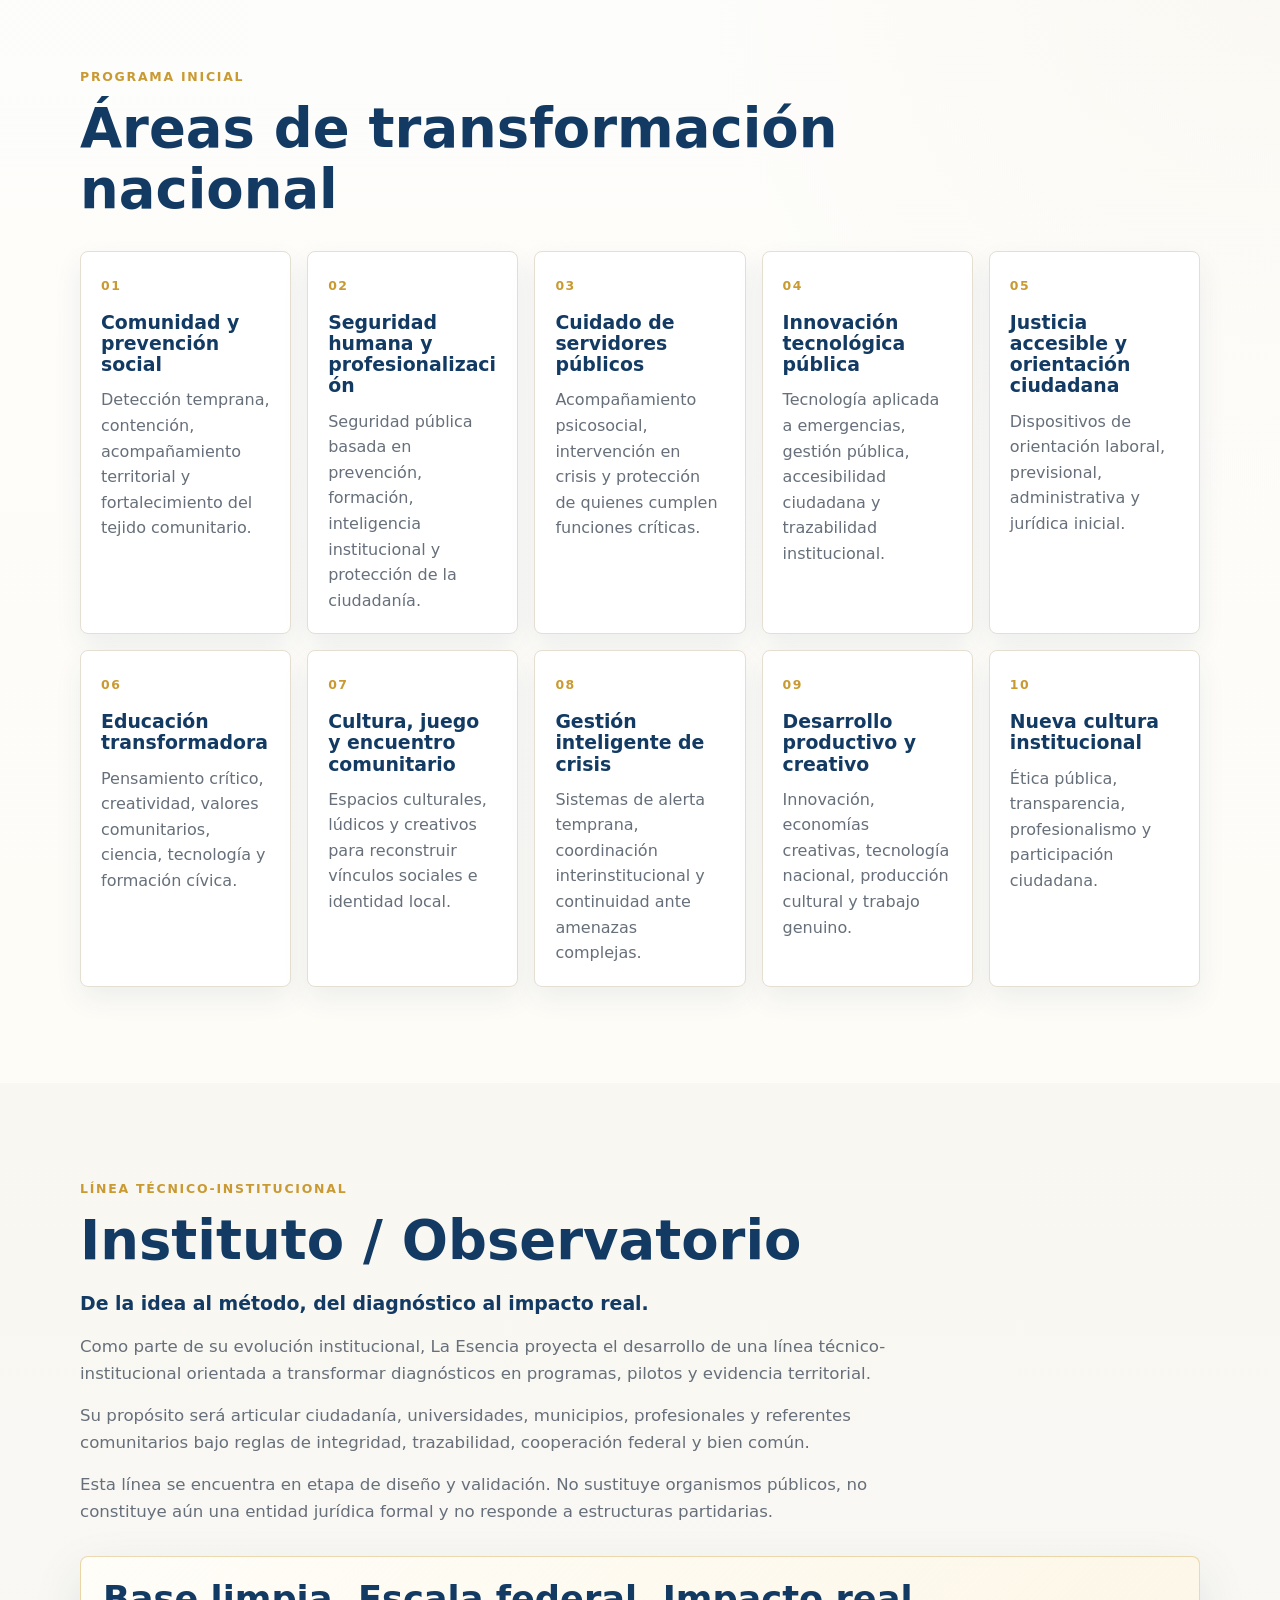
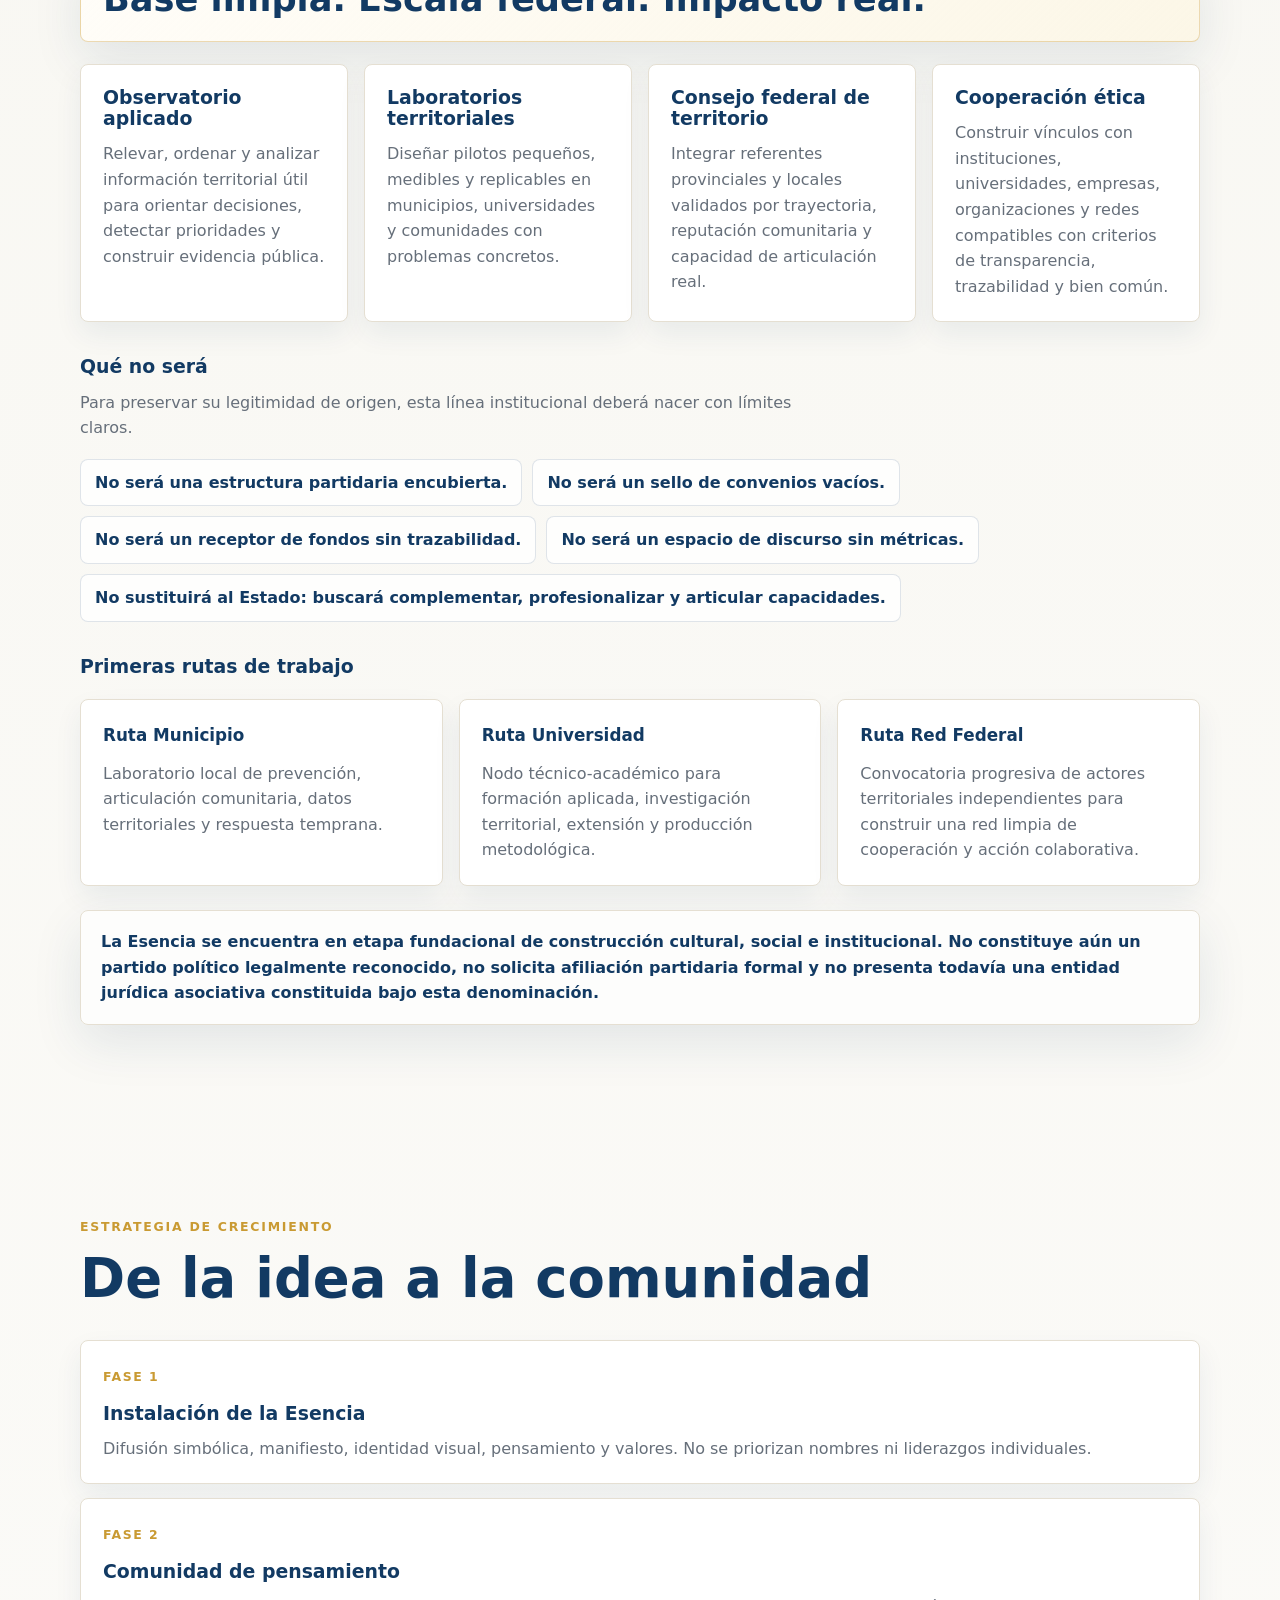
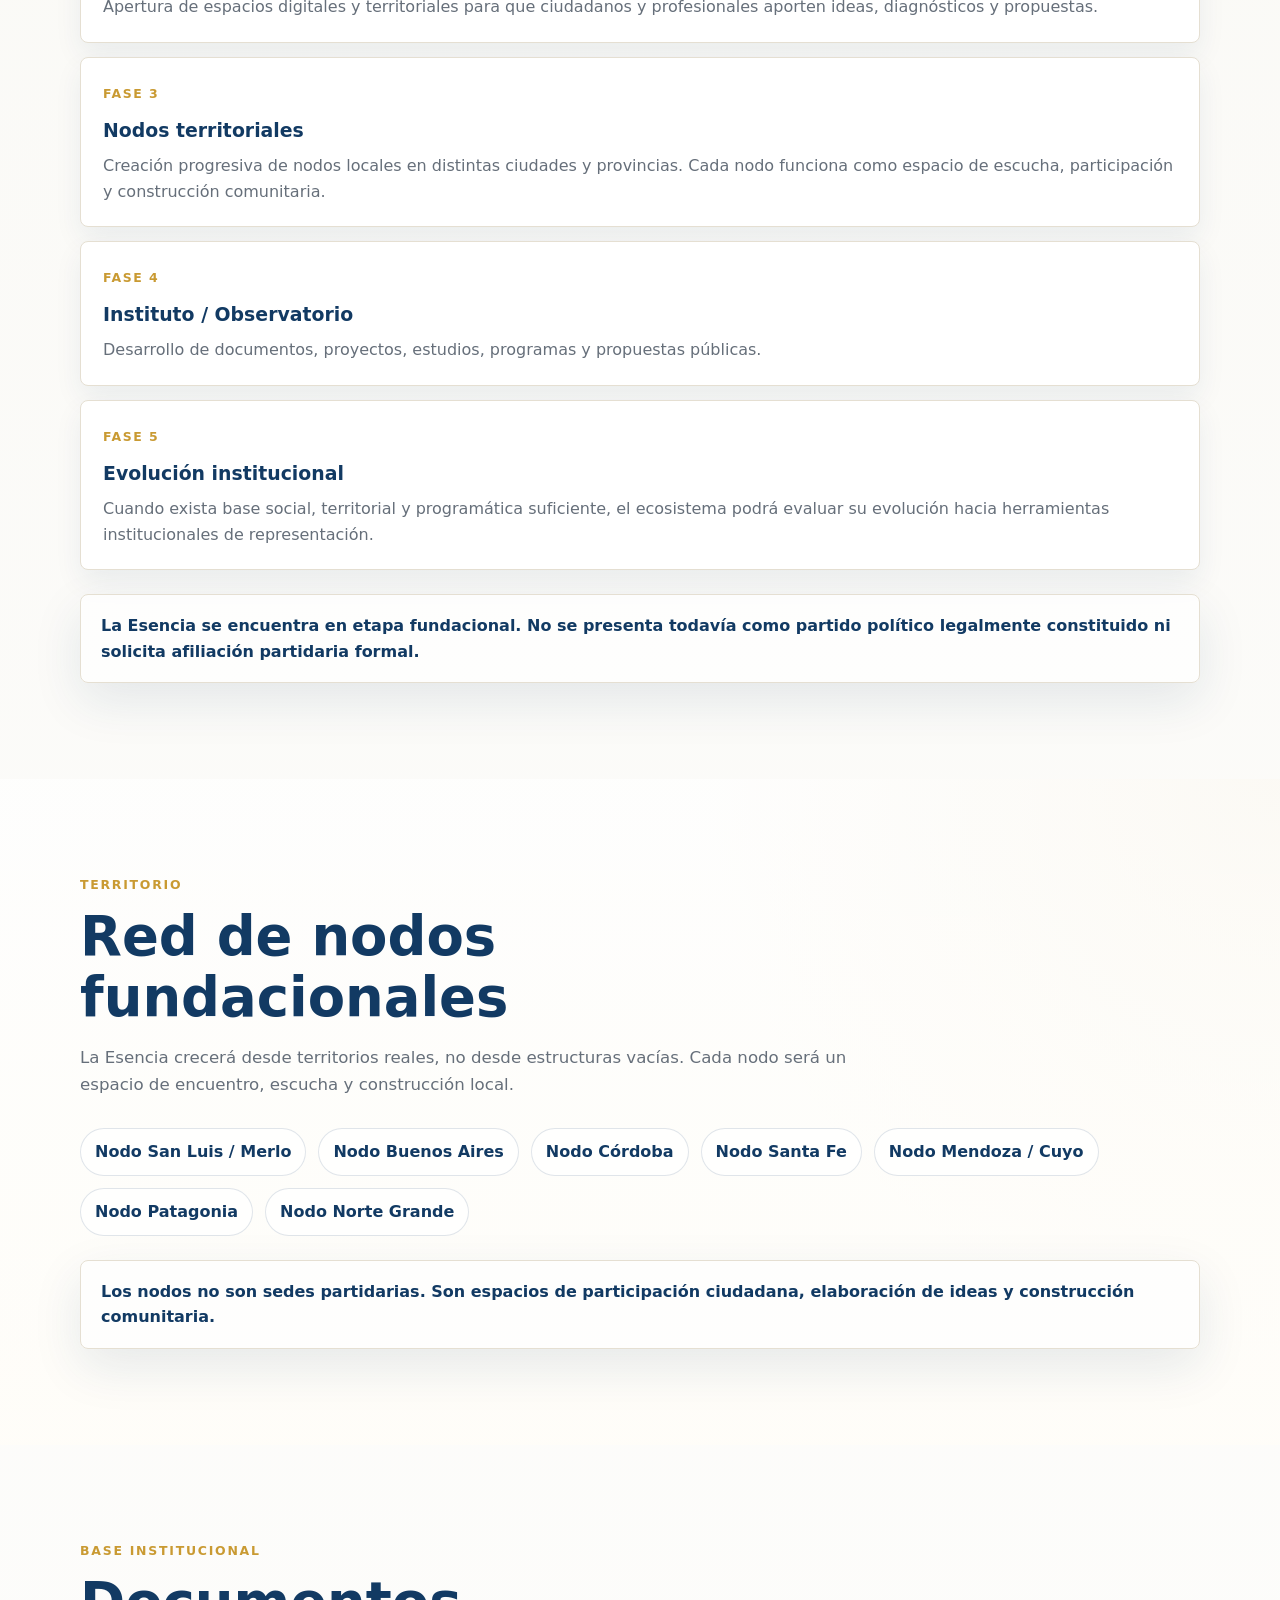
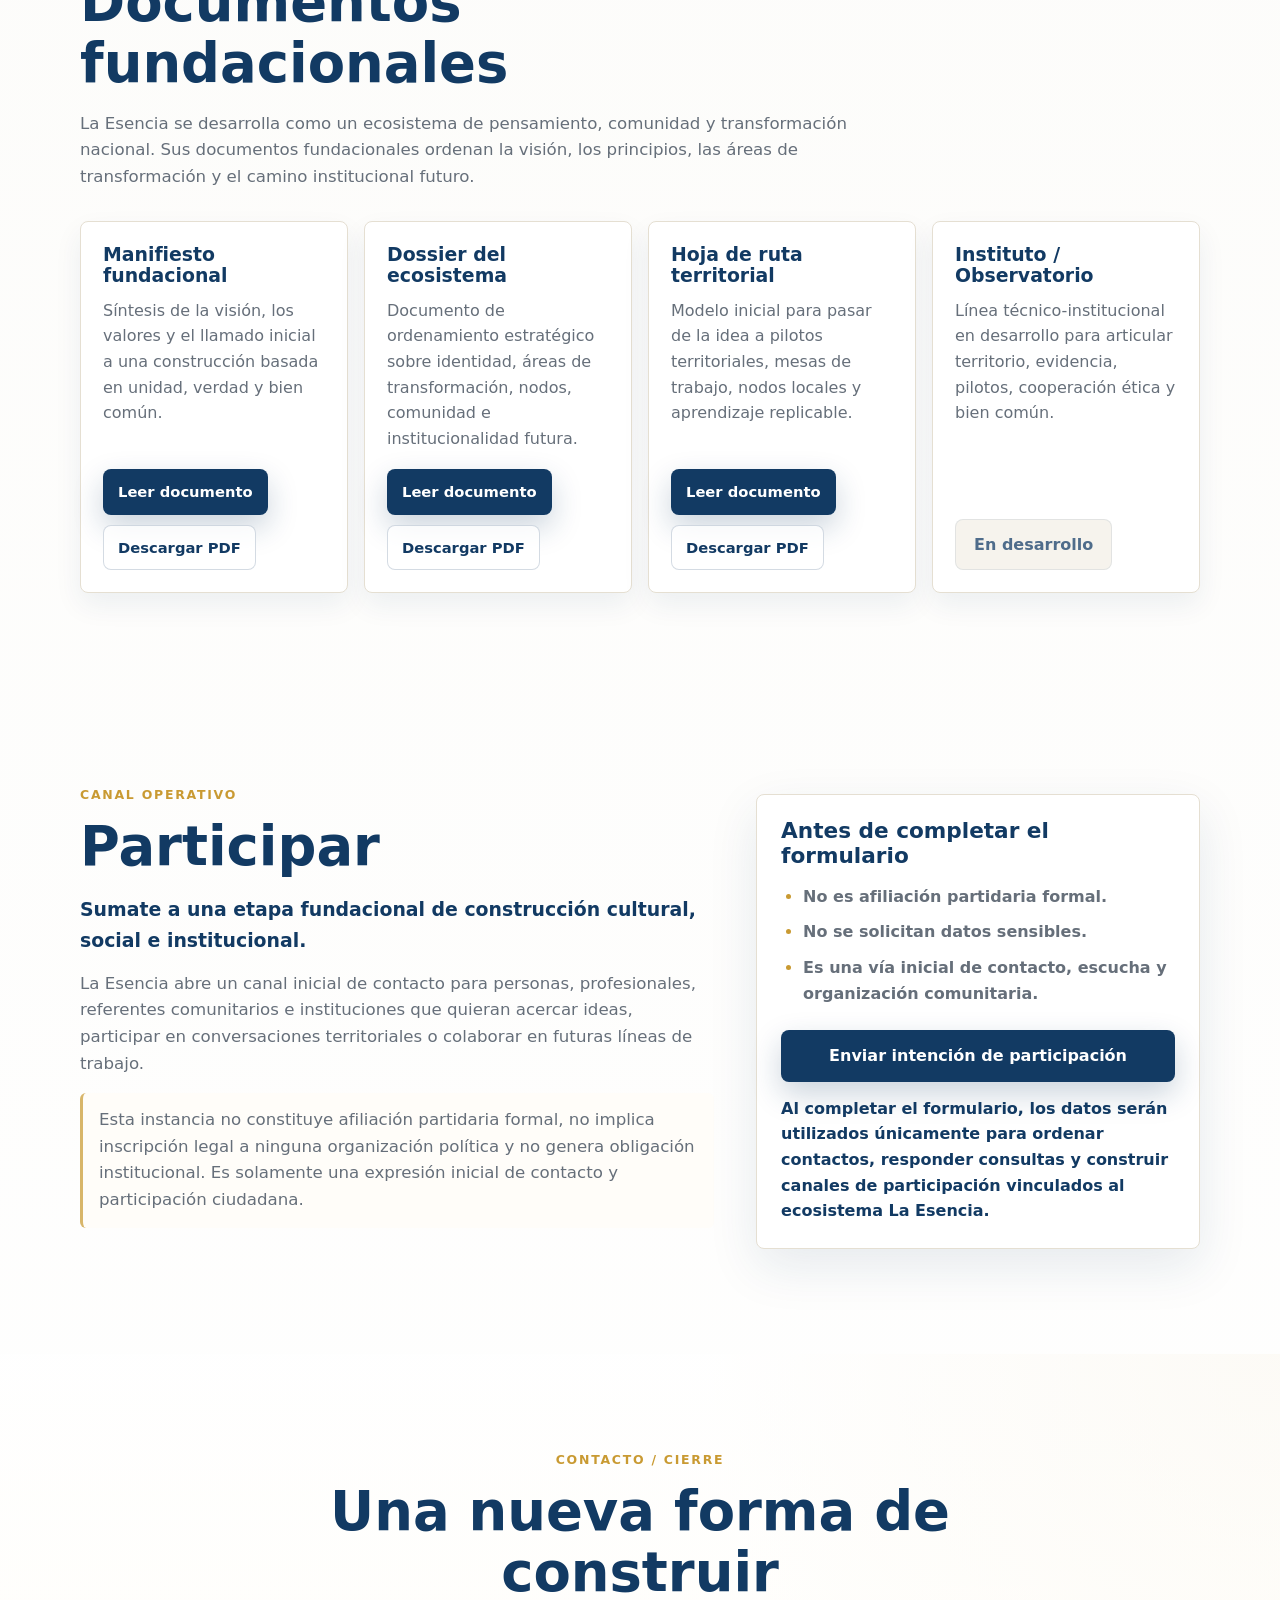
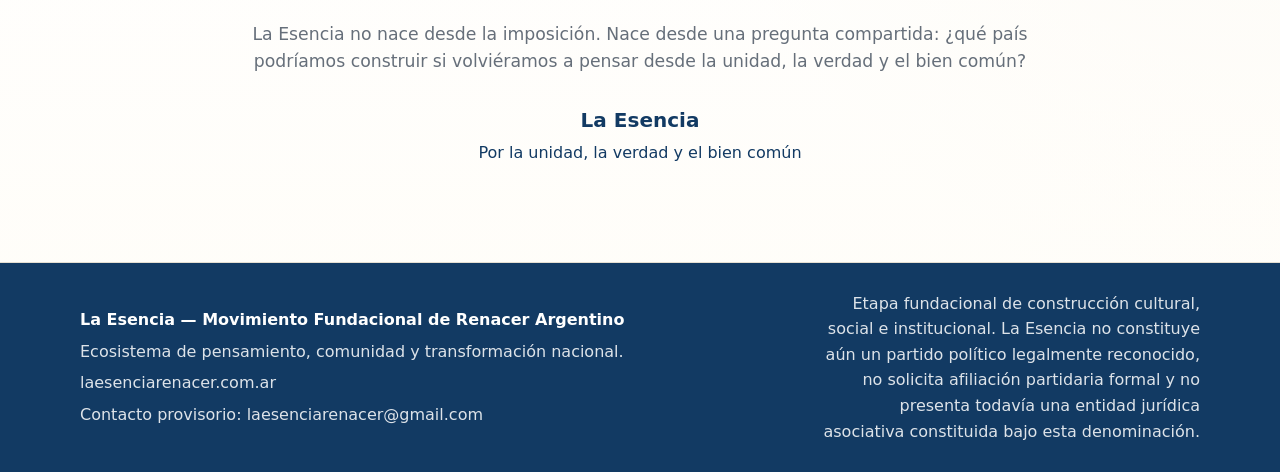
==== commit bdb4a71b: "Bloque 6: formulario operativo de participación" ====
--- a/index.html
+++ b/index.html
@@ -501,69 +501,49 @@
       <section class="section" id="participar">
         <div class="container split-grid">
           <div class="section-header reveal">
-            <p class="eyebrow">Participar</p>
-            <h2>Sumate a construir</h2>
-            <p>
-              La Esencia convoca a ciudadanos, profesionales, docentes, trabajadores, jóvenes, emprendedores,
-              servidores públicos, investigadores y referentes comunitarios que quieran aportar a una nueva etapa
-              de construcción nacional.
-            </p>
-            <!-- Reemplazar el correo provisorio por contacto@laesenciarenacer.com.ar cuando el dominio esté activo. -->
-            <p class="contact-line">
-              Contacto provisorio:
-              <a href="mailto:laesenciarenacer@gmail.com">laesenciarenacer@gmail.com</a>
+            <p class="eyebrow">Canal operativo</p>
+            <h2>Participar</h2>
+            <p class="section-subtitle">
+              Sumate a una etapa fundacional de construcción cultural, social e institucional.
+            </p>
+            <p>
+              La Esencia abre un canal inicial de contacto para personas, profesionales, referentes comunitarios
+              e instituciones que quieran acercar ideas, participar en conversaciones territoriales o colaborar
+              en futuras líneas de trabajo.
             </p>
             <p class="institutional-note">
-              La Esencia se encuentra en etapa fundacional de construcción cultural, social e institucional.
-              No constituye aún un partido político legalmente reconocido, no solicita afiliación partidaria formal
-              y no presenta todavía una entidad jurídica asociativa constituida bajo esta denominación.
-            </p>
-          </div>
-
-          <form class="participation-form reveal" id="participationForm" novalidate>
-            <div class="form-field">
-              <label for="name">Nombre o alias</label>
-              <input id="name" name="name" type="text" autocomplete="name" required>
-              <small class="field-error" data-error-for="name"></small>
+              Esta instancia no constituye afiliación partidaria formal, no implica inscripción legal a ninguna
+              organización política y no genera obligación institucional. Es solamente una expresión inicial de
+              contacto y participación ciudadana.
+            </p>
+          </div>
+
+          <div class="participation-card reveal">
+            <div>
+              <h3>Antes de completar el formulario</h3>
+              <ul class="participation-checklist">
+                <li>No es afiliación partidaria formal.</li>
+                <li>No se solicitan datos sensibles.</li>
+                <li>Es una vía inicial de contacto, escucha y organización comunitaria.</li>
+              </ul>
             </div>
 
-            <div class="form-field">
-              <label for="location">Provincia / localidad</label>
-              <input id="location" name="location" type="text" autocomplete="address-level1" required>
-              <small class="field-error" data-error-for="location"></small>
+            <div class="participation-actions">
+              <!-- Reemplazar este enlace por el Google Form institucional definitivo -->
+              <a
+                class="button button-primary full"
+                href="https://forms.gle/REEMPLAZAR_FORMULARIO"
+                target="_blank"
+                rel="noopener noreferrer"
+              >
+                Enviar intención de participación
+              </a>
+              <p>
+                Al completar el formulario, los datos serán utilizados únicamente para ordenar contactos,
+                responder consultas y construir canales de participación vinculados al ecosistema La Esencia.
+              </p>
             </div>
-
-            <div class="form-field">
-              <label for="area">Área de interés</label>
-              <select id="area" name="area" required>
-                <option value="">Seleccionar área</option>
-                <option>Comunidad y prevención social</option>
-                <option>Seguridad humana</option>
-                <option>Educación transformadora</option>
-                <option>Innovación tecnológica pública</option>
-                <option>Cultura y encuentro comunitario</option>
-                <option>Desarrollo productivo y creativo</option>
-                <option>Instituto / Observatorio</option>
-                <option>Nodos territoriales</option>
-              </select>
-              <small class="field-error" data-error-for="area"></small>
-            </div>
-
-            <div class="form-field">
-              <label for="email">Correo electrónico</label>
-              <input id="email" name="email" type="email" autocomplete="email" required>
-              <small class="field-error" data-error-for="email"></small>
-            </div>
-
-            <div class="form-field full">
-              <label for="message">Mensaje</label>
-              <textarea id="message" name="message" rows="5" required></textarea>
-              <small class="field-error" data-error-for="message"></small>
-            </div>
-
-            <button class="button button-primary full" type="submit">Enviar intención de participación</button>
-            <p class="form-status" role="status" aria-live="polite" data-form-status></p>
-          </form>
+          </div>
         </div>
       </section>
 
--- a/styles.css
+++ b/styles.css
@@ -839,73 +839,50 @@
   font-size: 0.94rem;
 }
 
-.participation-form {
-  display: grid;
-  gap: 15px;
-  padding: 20px;
+.participation-card {
+  display: grid;
+  gap: 24px;
+  padding: 22px;
   border: 1px solid var(--color-line);
   border-radius: 8px;
   background: var(--color-surface-strong);
   box-shadow: var(--shadow-soft);
 }
 
-.form-field {
-  display: grid;
-  gap: 7px;
-}
-
-.form-field label {
-  color: var(--color-blue);
-  font-size: 0.95rem;
+.participation-card h3 {
+  font-size: 1.35rem;
+}
+
+.participation-checklist {
+  display: grid;
+  gap: 10px;
+  margin: 16px 0 0;
+  padding-left: 22px;
+}
+
+.participation-checklist li {
+  margin: 0;
+  color: var(--color-muted);
+  font-weight: 700;
+}
+
+.participation-checklist li::marker {
+  color: var(--color-gold);
+}
+
+.participation-actions {
+  display: grid;
+  gap: 14px;
+}
+
+.participation-actions p {
+  margin: 0;
+  color: var(--color-blue);
   font-weight: 800;
-}
-
-.form-field input,
-.form-field select,
-.form-field textarea {
-  width: 100%;
-  border: 1px solid #d9d2c5;
-  border-radius: 8px;
-  padding: 12px 13px;
-  color: var(--color-text);
-  background: #fffefa;
-  transition: border-color 160ms ease, box-shadow 160ms ease;
-}
-
-.form-field textarea {
-  resize: vertical;
-}
-
-.form-field input:focus,
-.form-field select:focus,
-.form-field textarea:focus {
-  border-color: rgba(18, 58, 99, 0.64);
-  box-shadow: 0 0 0 4px rgba(18, 58, 99, 0.08);
-  outline: none;
-}
-
-.form-field.has-error input,
-.form-field.has-error select,
-.form-field.has-error textarea {
-  border-color: #b63f3f;
-}
-
-.field-error {
-  min-height: 18px;
-  color: #9a3030;
-  font-size: 0.84rem;
-  font-weight: 700;
 }
 
 .full {
   width: 100%;
-}
-
-.form-status {
-  min-height: 24px;
-  margin: 0;
-  color: var(--color-blue);
-  font-weight: 800;
 }
 
 .closing p:not(.eyebrow) {
@@ -1001,15 +978,8 @@
     grid-template-columns: repeat(2, minmax(0, 1fr));
   }
 
-  .participation-form {
-    grid-template-columns: repeat(2, minmax(0, 1fr));
+  .participation-card {
     padding: 24px;
-  }
-
-  .form-field.full,
-  .participation-form .full,
-  .form-status {
-    grid-column: 1 / -1;
   }
 
   .footer-grid {
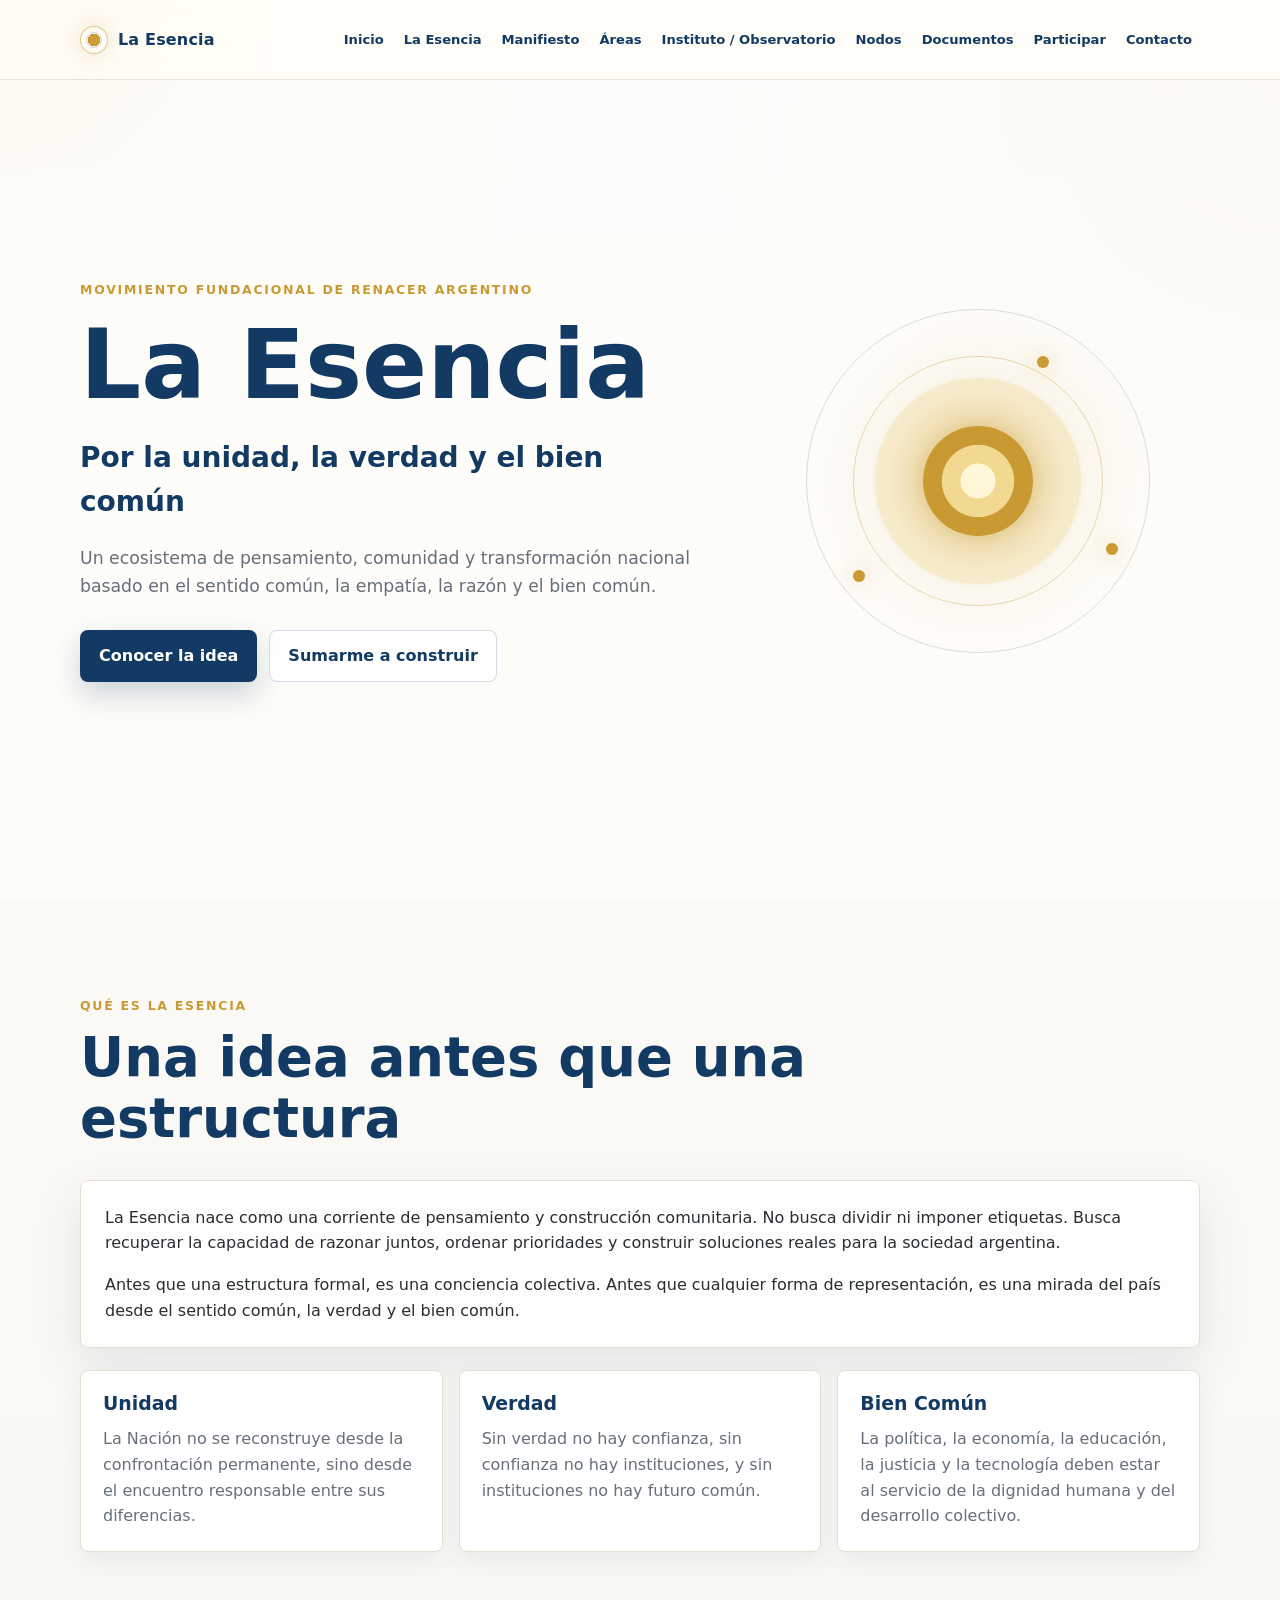
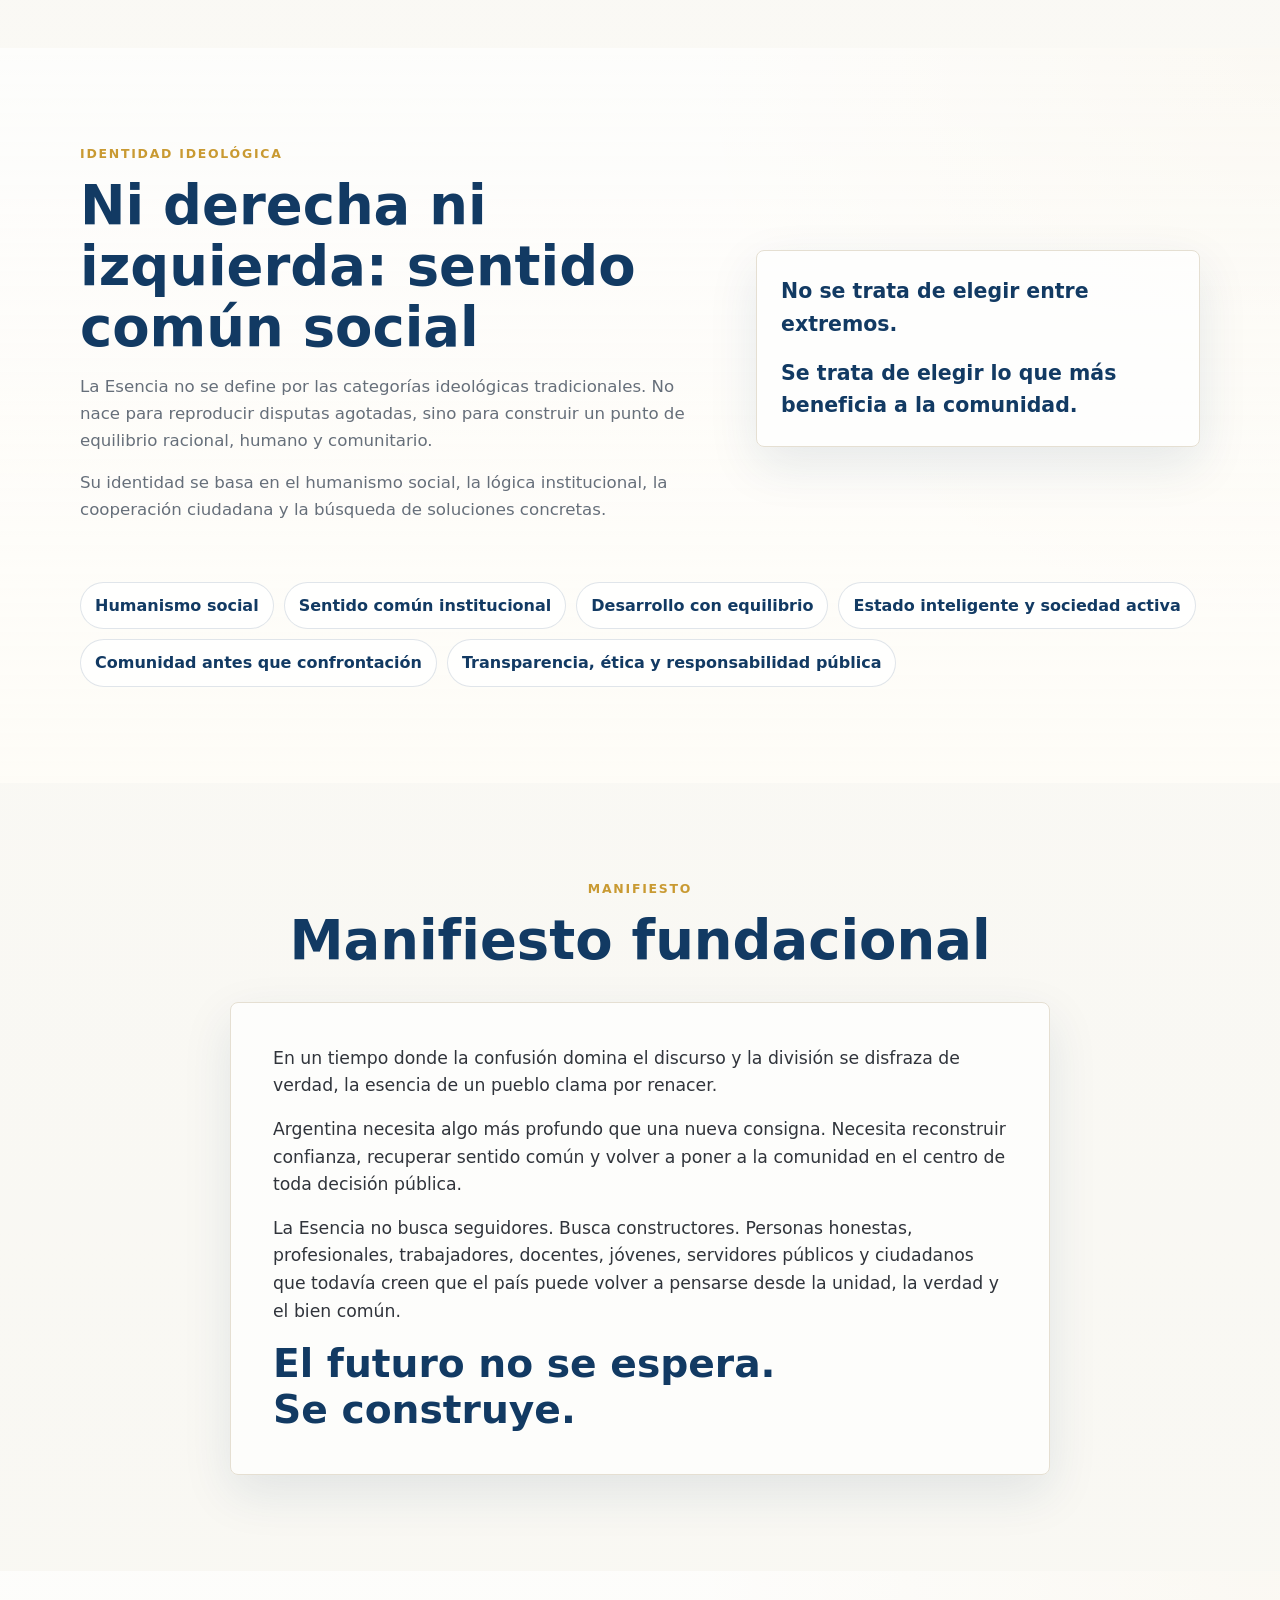
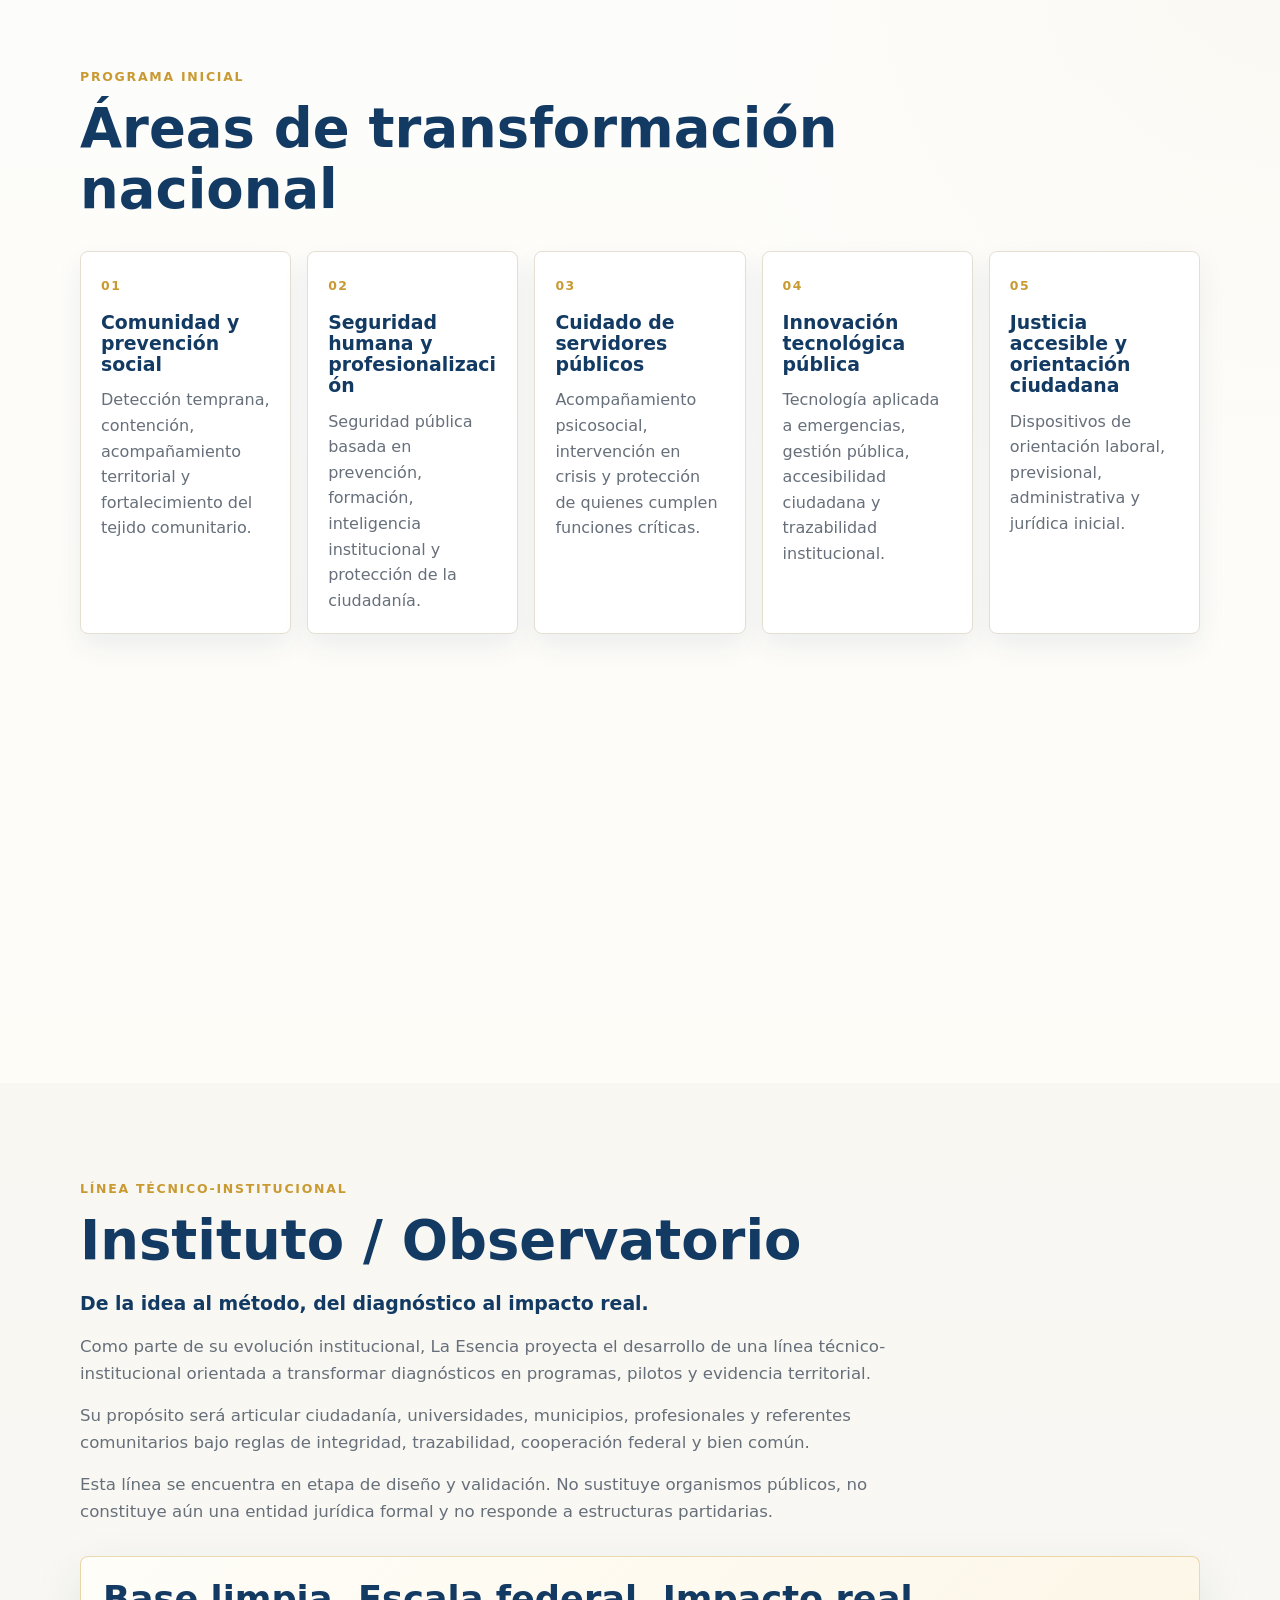
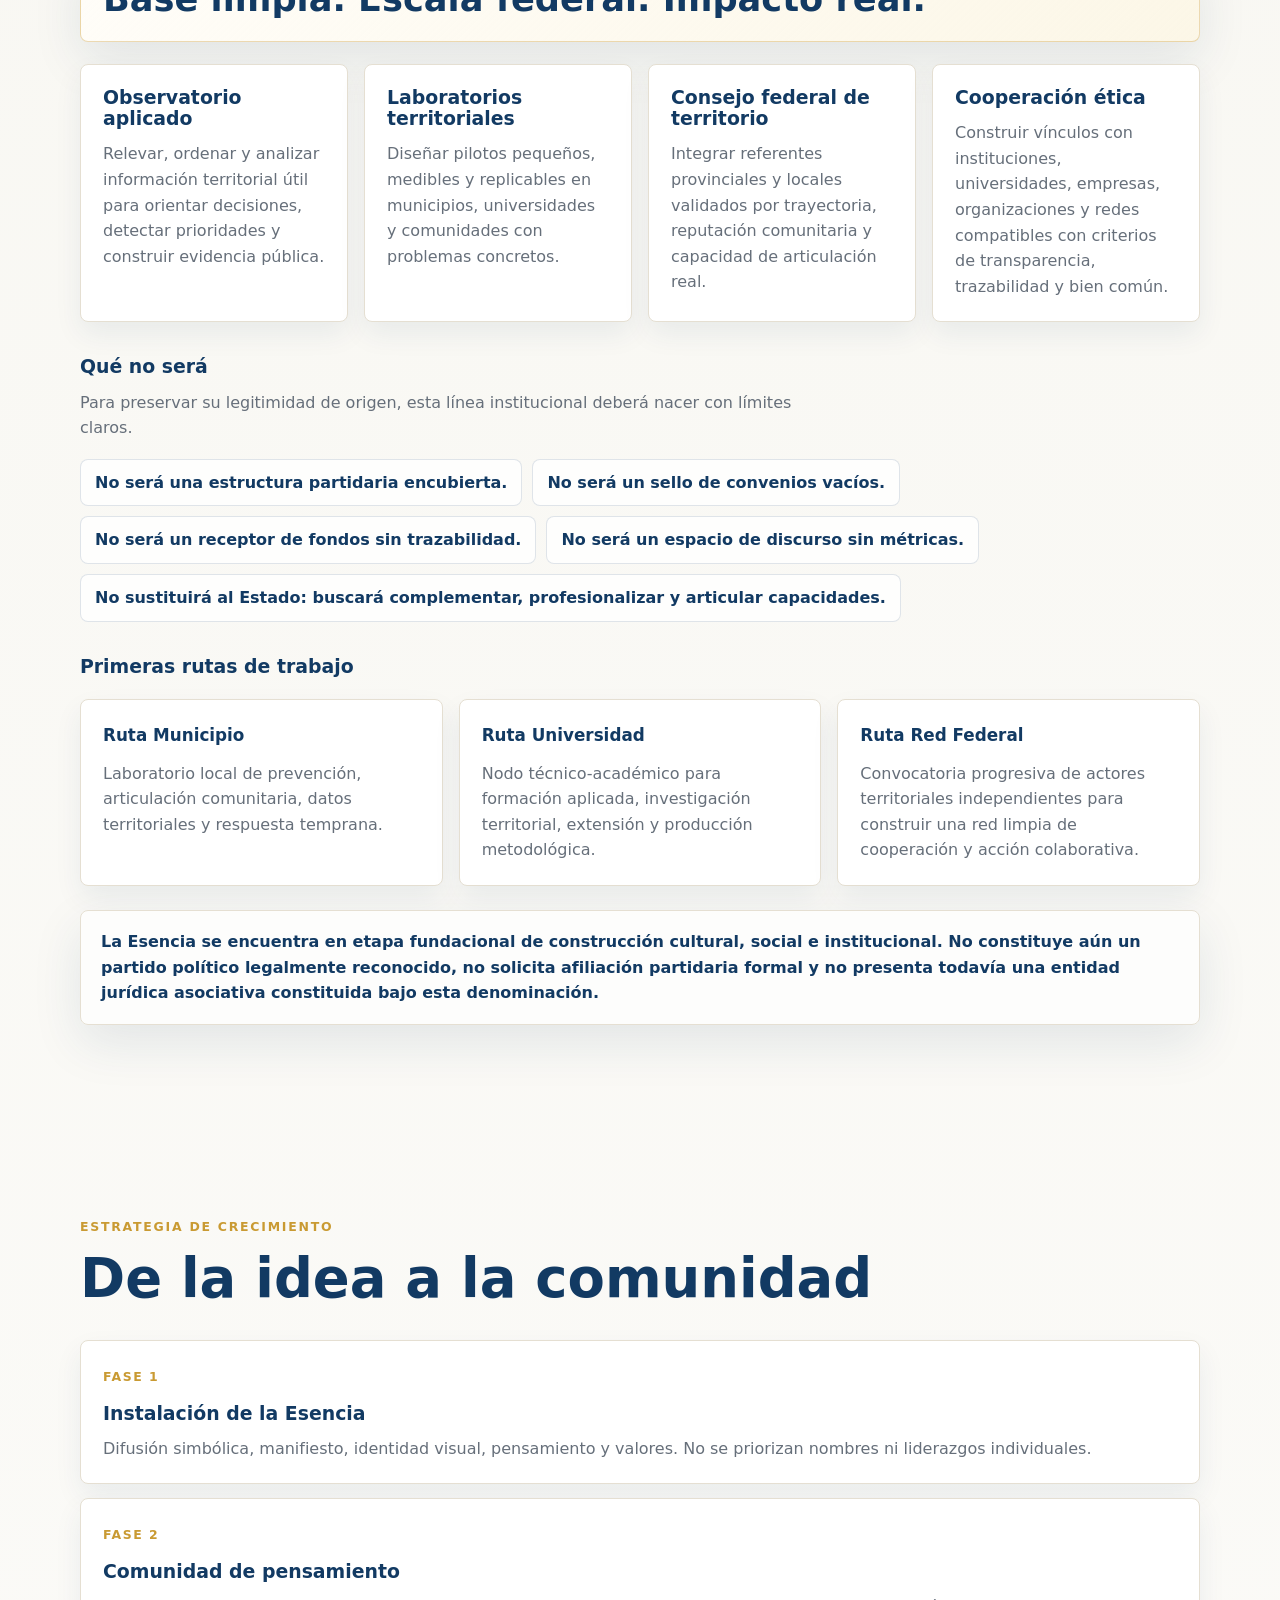
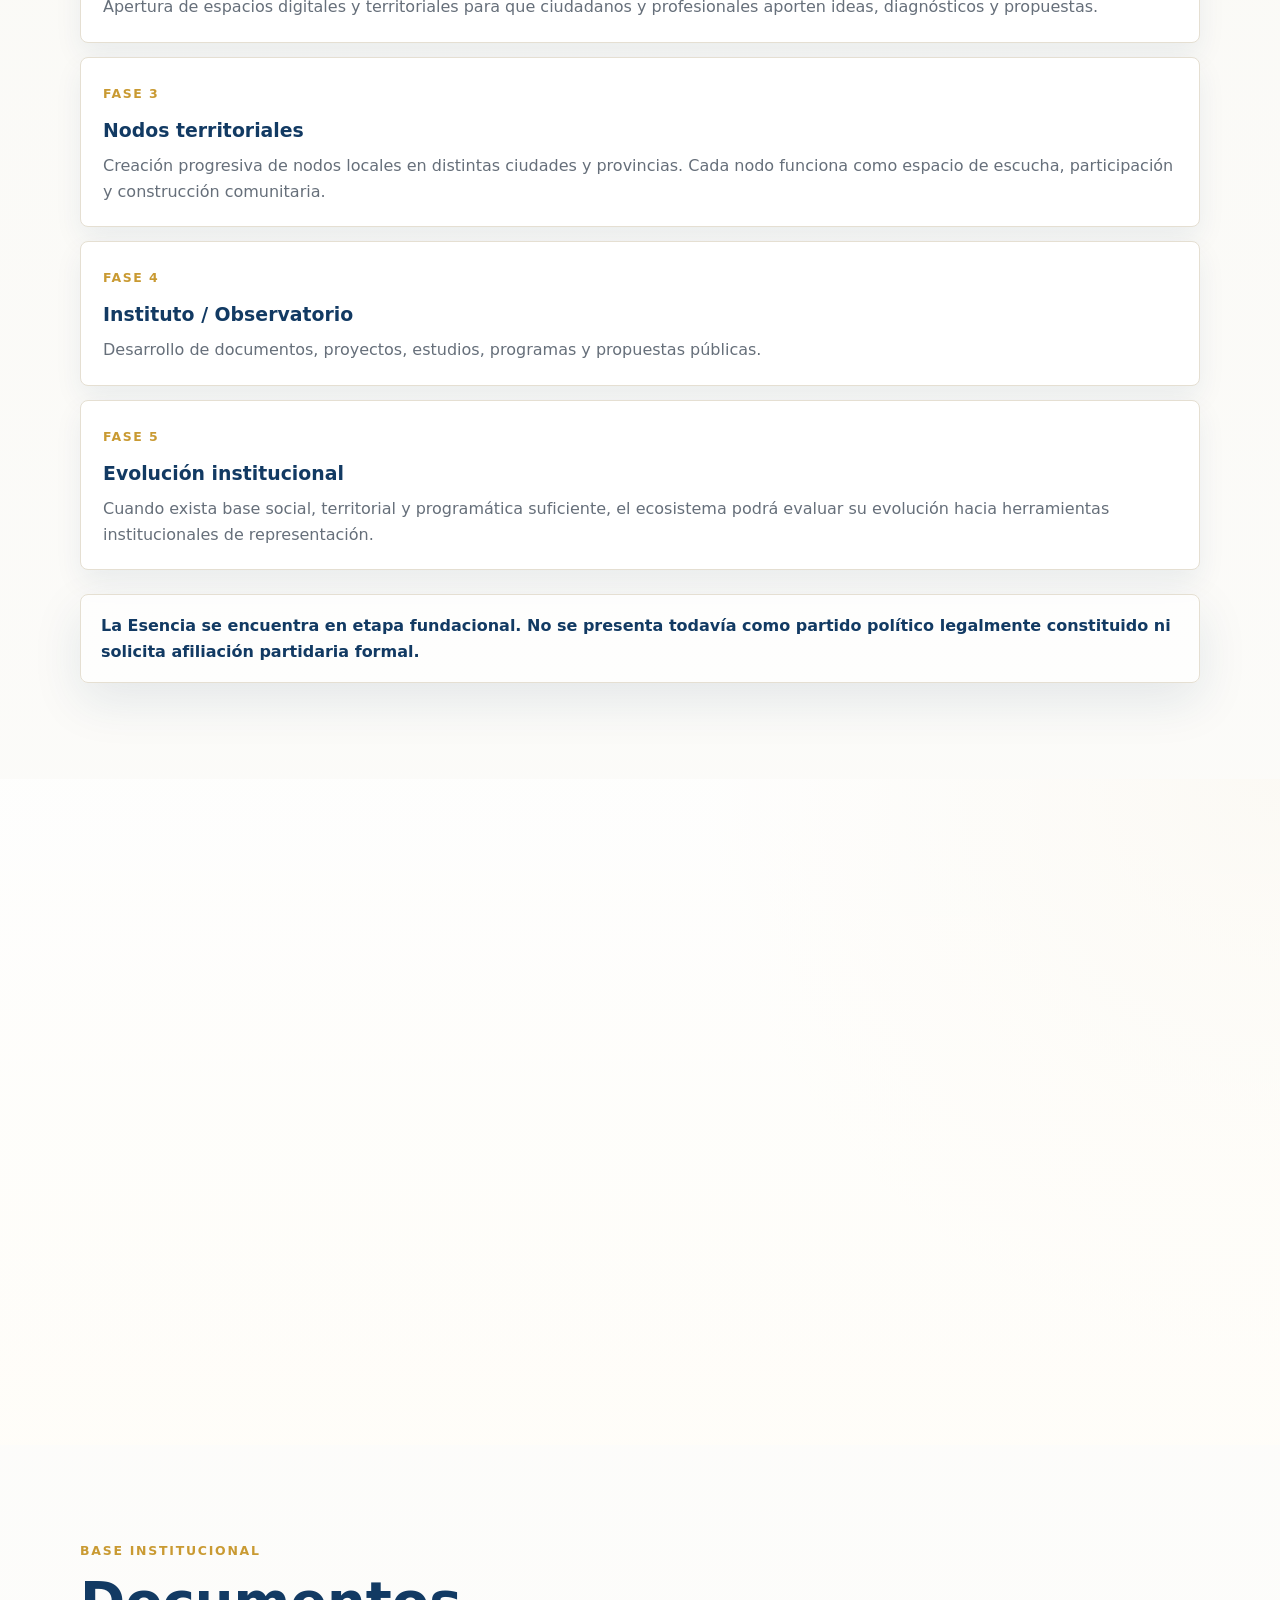
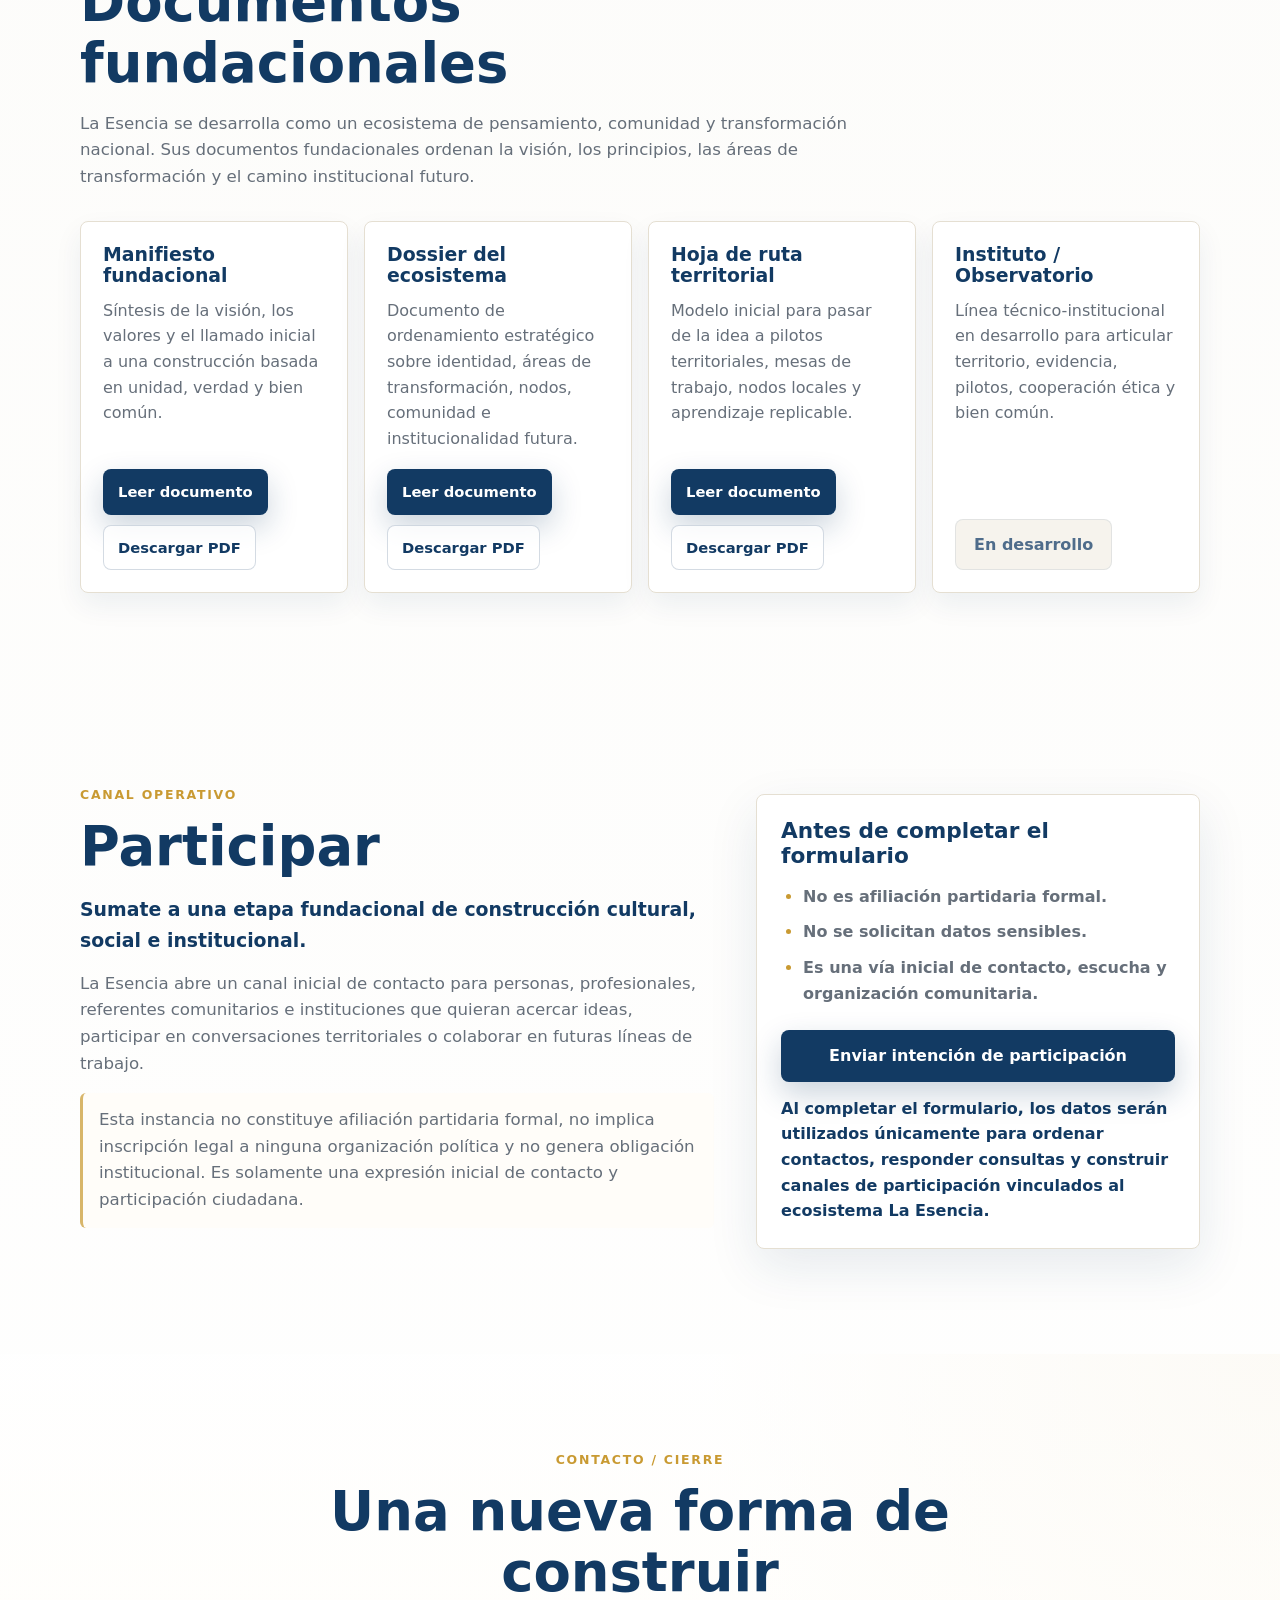
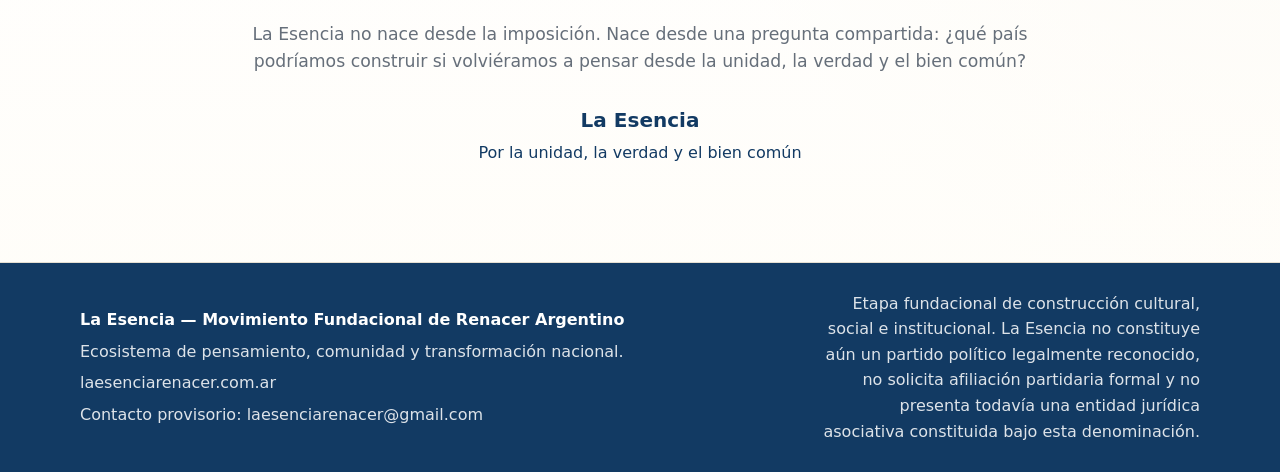
==== commit 2a8728cc: "Activar formulario operativo real" ====
--- a/index.html
+++ b/index.html
@@ -529,10 +529,10 @@
             </div>
 
             <div class="participation-actions">
-              <!-- Reemplazar este enlace por el Google Form institucional definitivo -->
+              <!-- Enlace activo al Google Form institucional definitivo -->
               <a
                 class="button button-primary full"
-                href="https://forms.gle/REEMPLAZAR_FORMULARIO"
+                href="https://forms.gle/Xy4s8oBx67ghwejFA"
                 target="_blank"
                 rel="noopener noreferrer"
               >
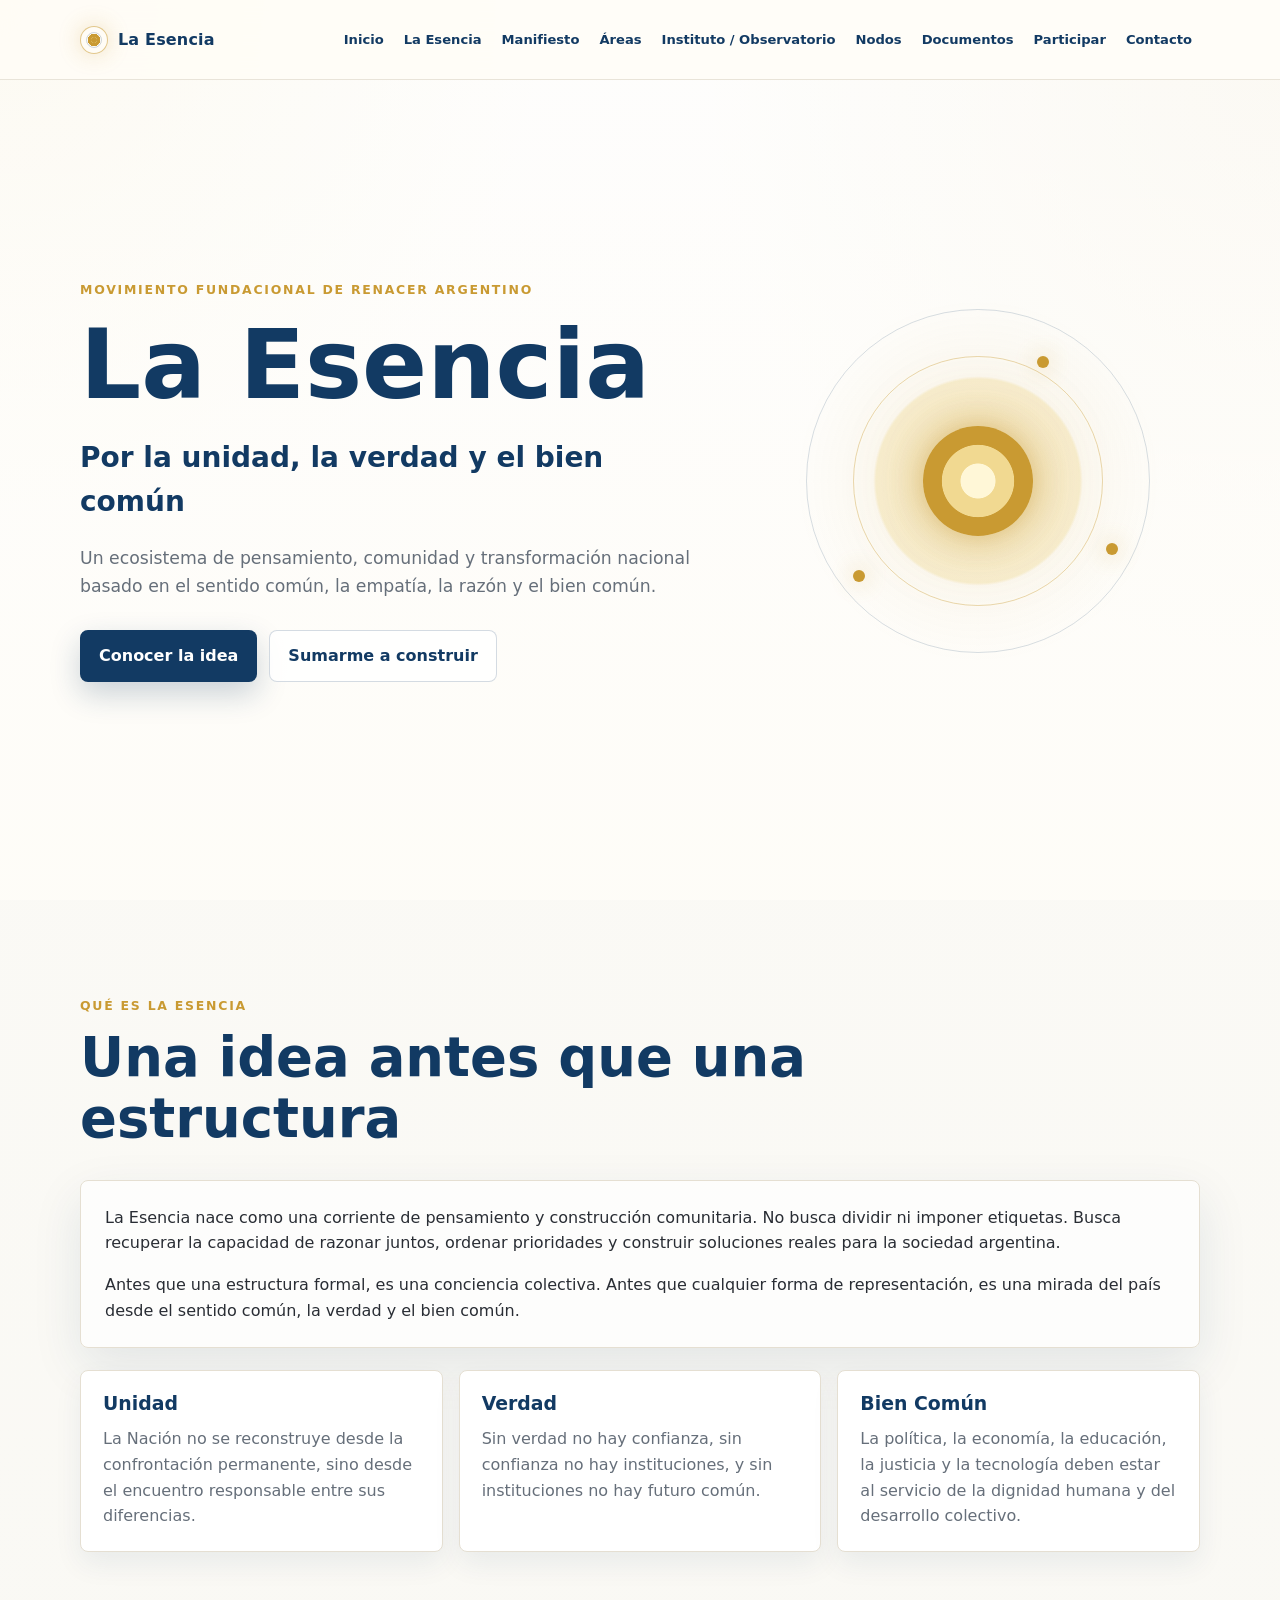
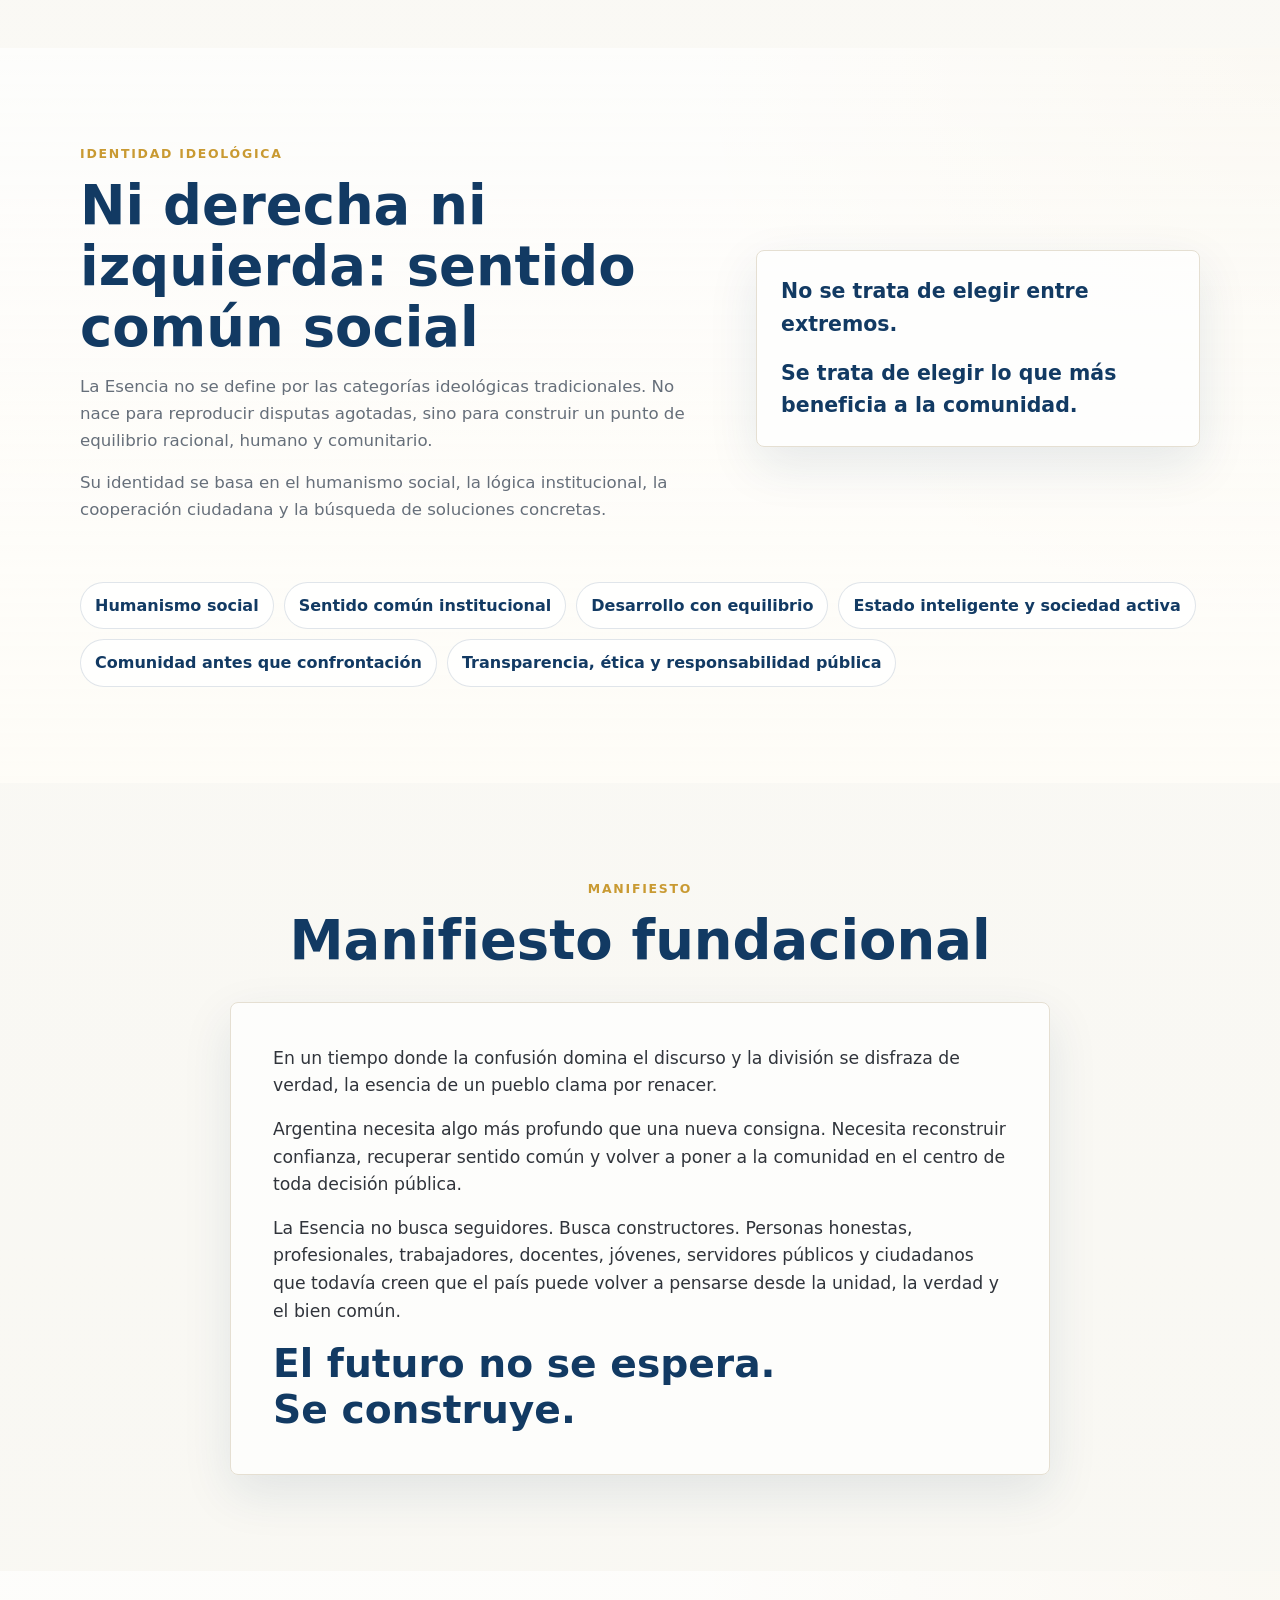
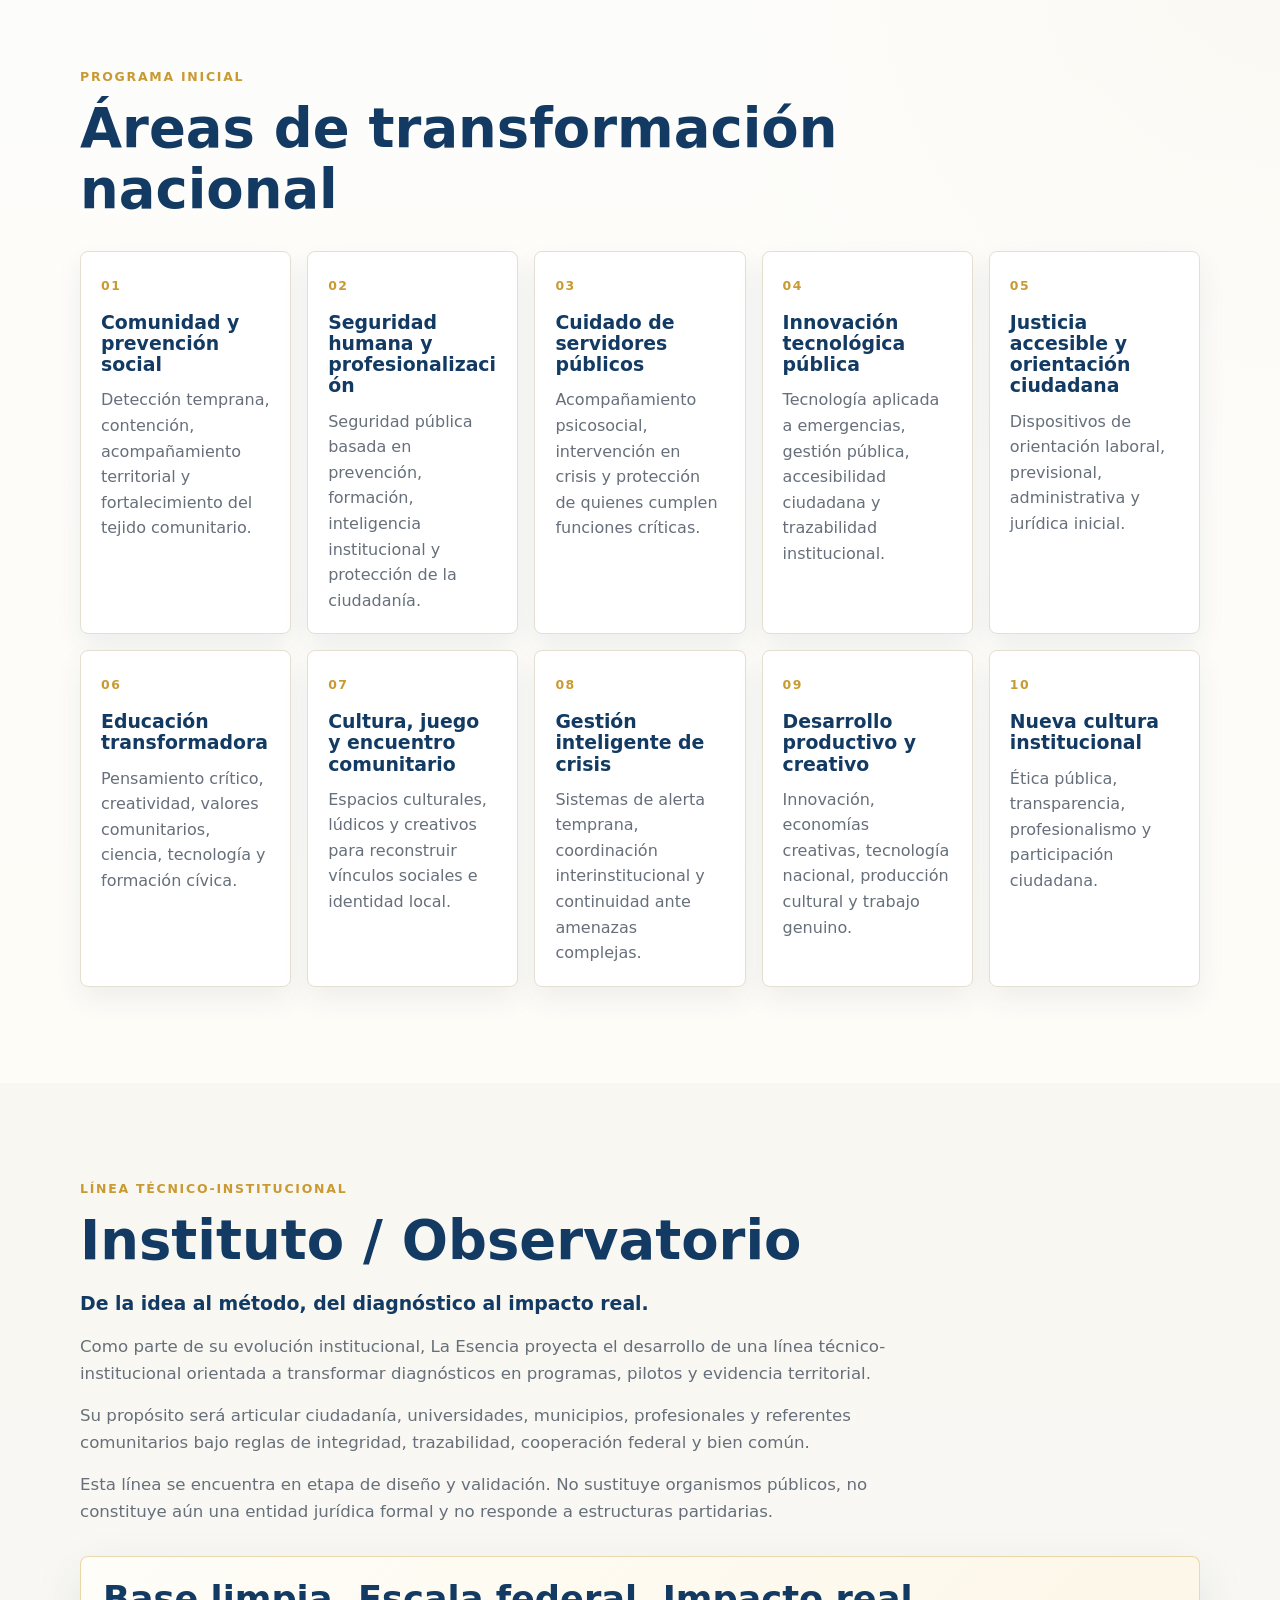
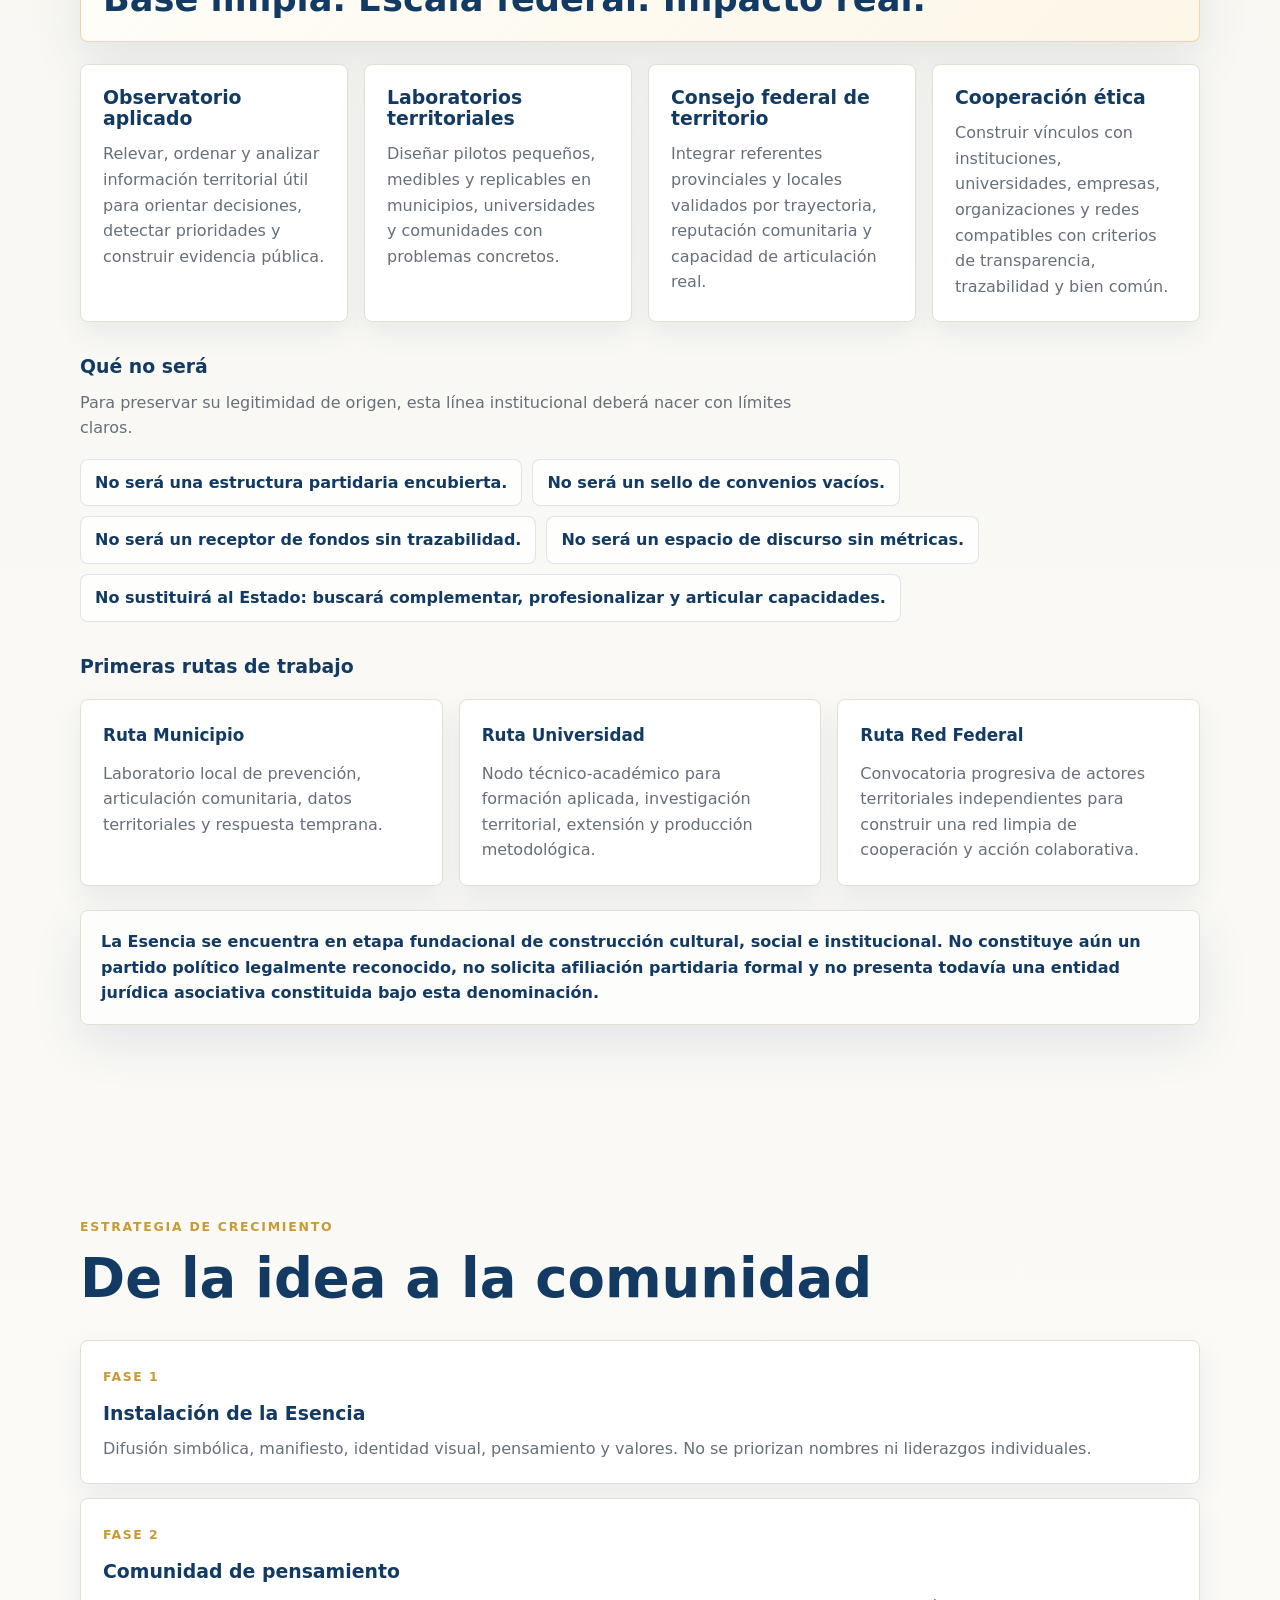
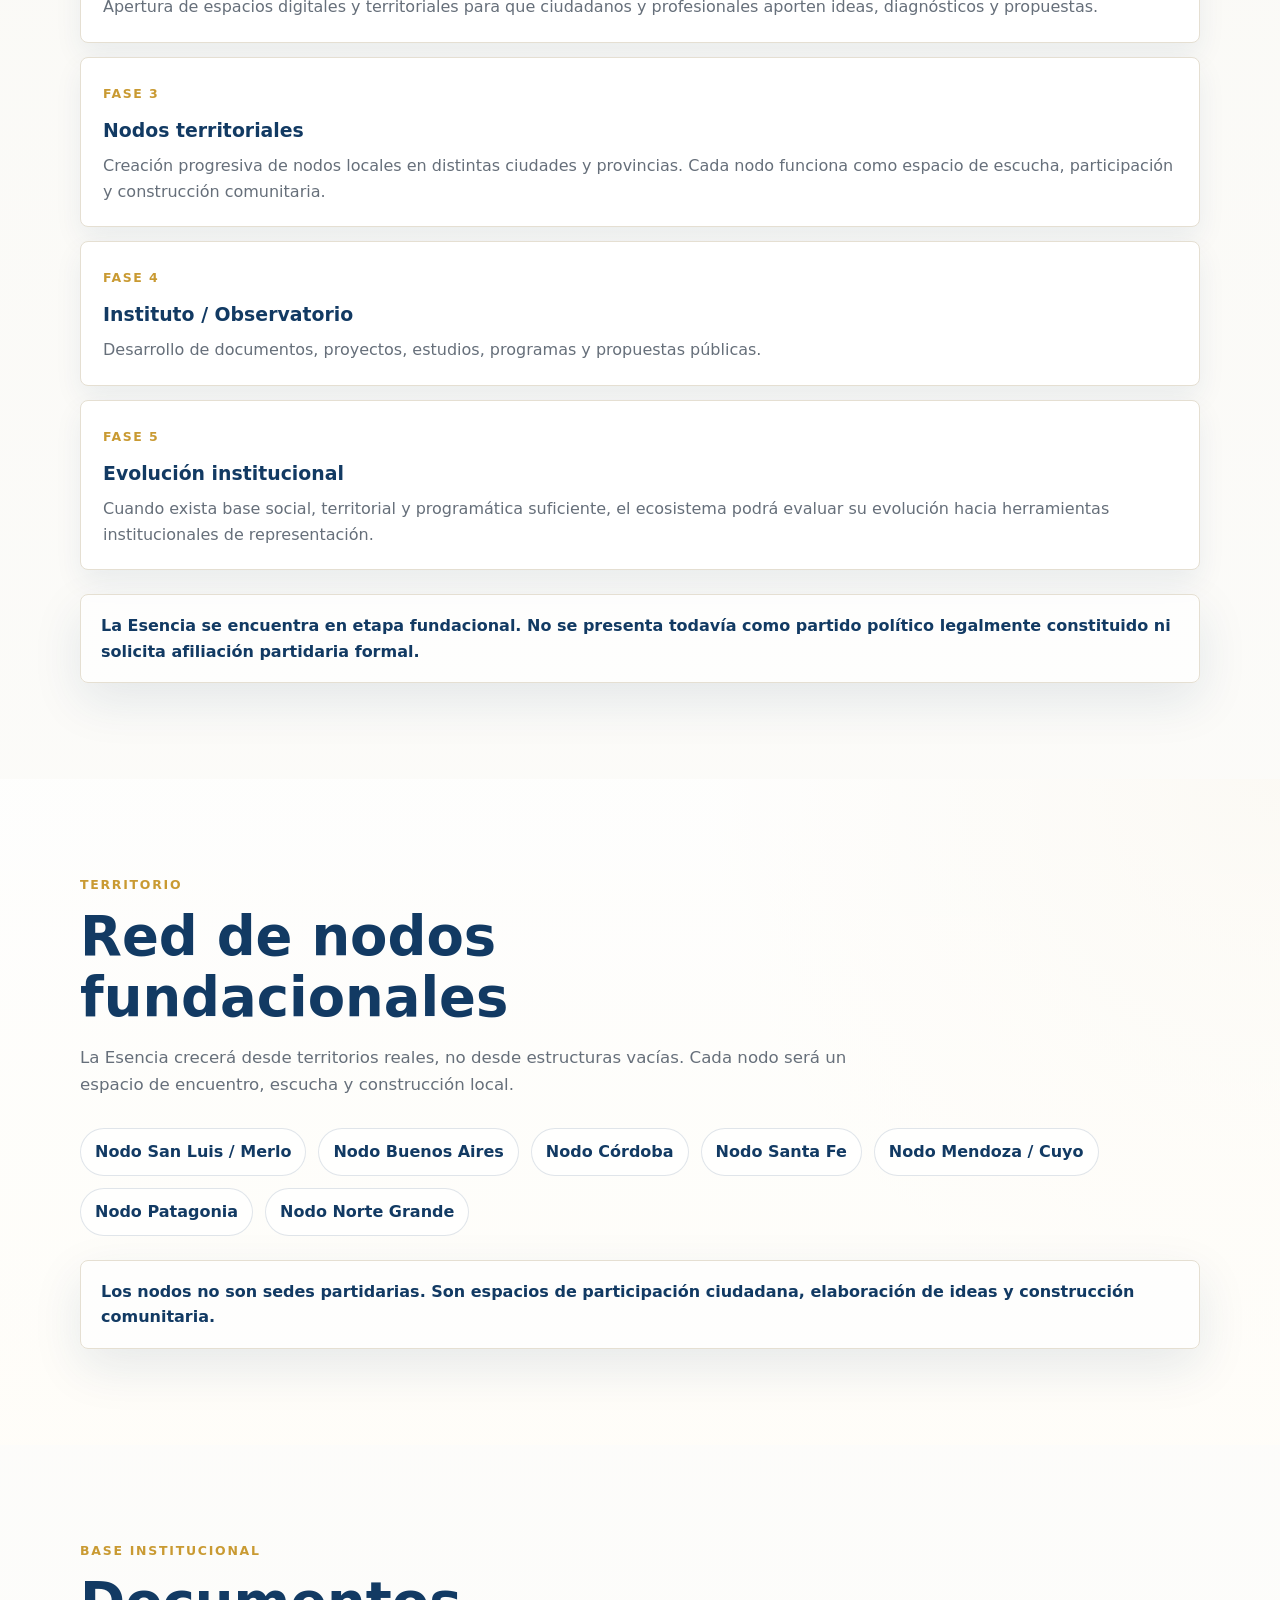
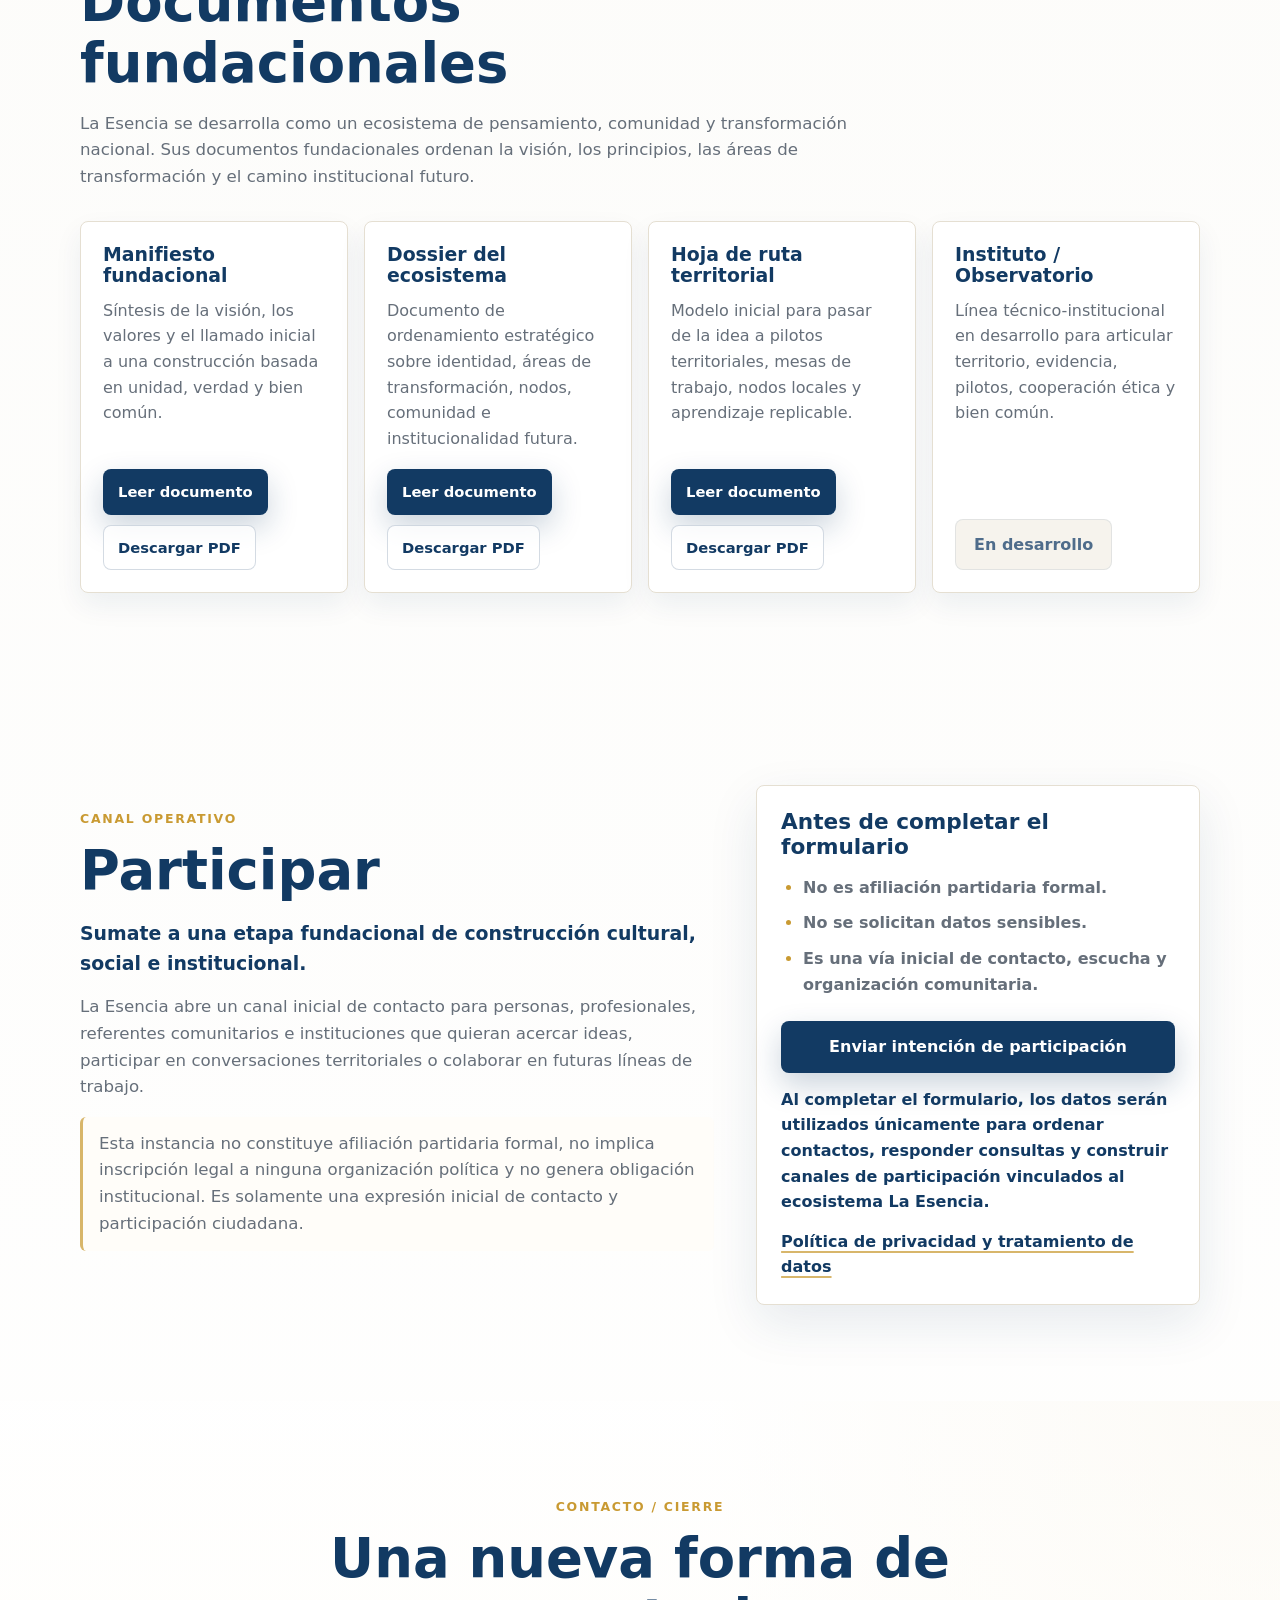
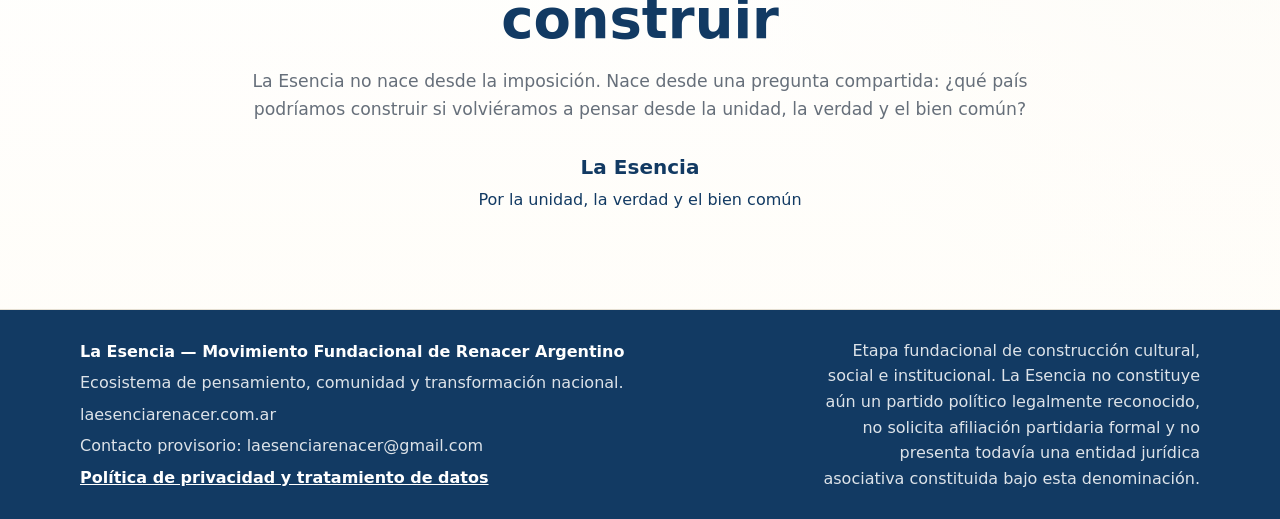
==== commit d41458f2: "Bloque 7: política de privacidad inicial" ====
--- a/index.html
+++ b/index.html
@@ -542,6 +542,7 @@
                 Al completar el formulario, los datos serán utilizados únicamente para ordenar contactos,
                 responder consultas y construir canales de participación vinculados al ecosistema La Esencia.
               </p>
+              <a class="privacy-link" href="privacidad.html">Política de privacidad y tratamiento de datos</a>
             </div>
           </div>
         </div>
@@ -570,6 +571,9 @@
           <p>Ecosistema de pensamiento, comunidad y transformación nacional.</p>
           <p>laesenciarenacer.com.ar</p>
           <p>Contacto provisorio: laesenciarenacer@gmail.com</p>
+          <p class="footer-links">
+            <a href="privacidad.html">Política de privacidad y tratamiento de datos</a>
+          </p>
         </div>
         <p>
           Etapa fundacional de construcción cultural, social e institucional. La Esencia no constituye aún un
--- a/styles.css
+++ b/styles.css
@@ -817,6 +817,24 @@
   font-weight: 800;
 }
 
+.privacy-version {
+  margin: 14px 0 0;
+  color: var(--color-muted);
+  font-weight: 800;
+}
+
+.privacy-body {
+  scroll-margin-top: calc(var(--header-height) + 24px);
+}
+
+.privacy-section {
+  margin-top: 34px;
+}
+
+.privacy-section h2 {
+  margin-top: 0;
+}
+
 .contact-line {
   padding-top: 8px;
   font-weight: 700;
@@ -881,6 +899,15 @@
   font-weight: 800;
 }
 
+.privacy-link {
+  justify-self: start;
+  color: var(--color-blue);
+  font-weight: 800;
+  text-decoration-color: rgba(201, 154, 50, 0.72);
+  text-decoration-thickness: 2px;
+  text-underline-offset: 4px;
+}
+
 .full {
   width: 100%;
 }
@@ -918,6 +945,10 @@
 
 .site-footer a {
   color: #ffffff;
+}
+
+.footer-links {
+  font-weight: 800;
 }
 
 .footer-grid {
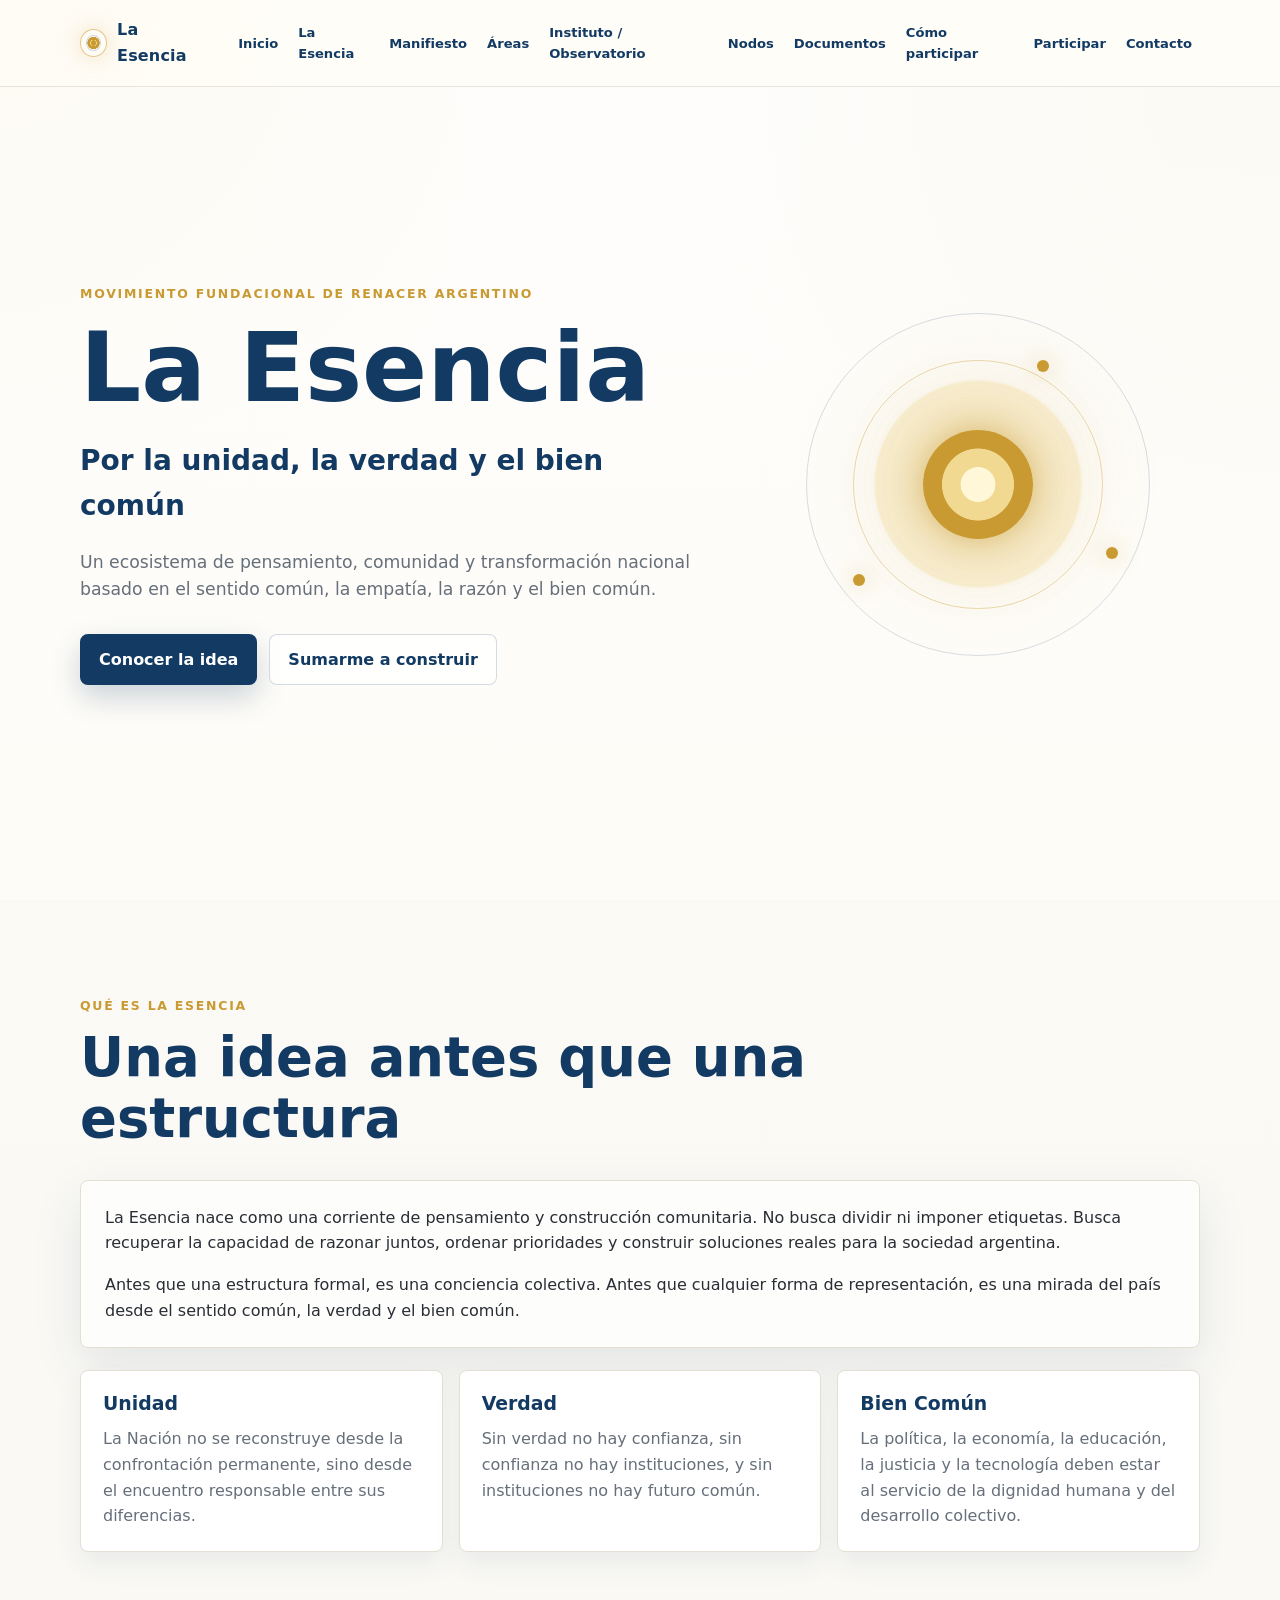
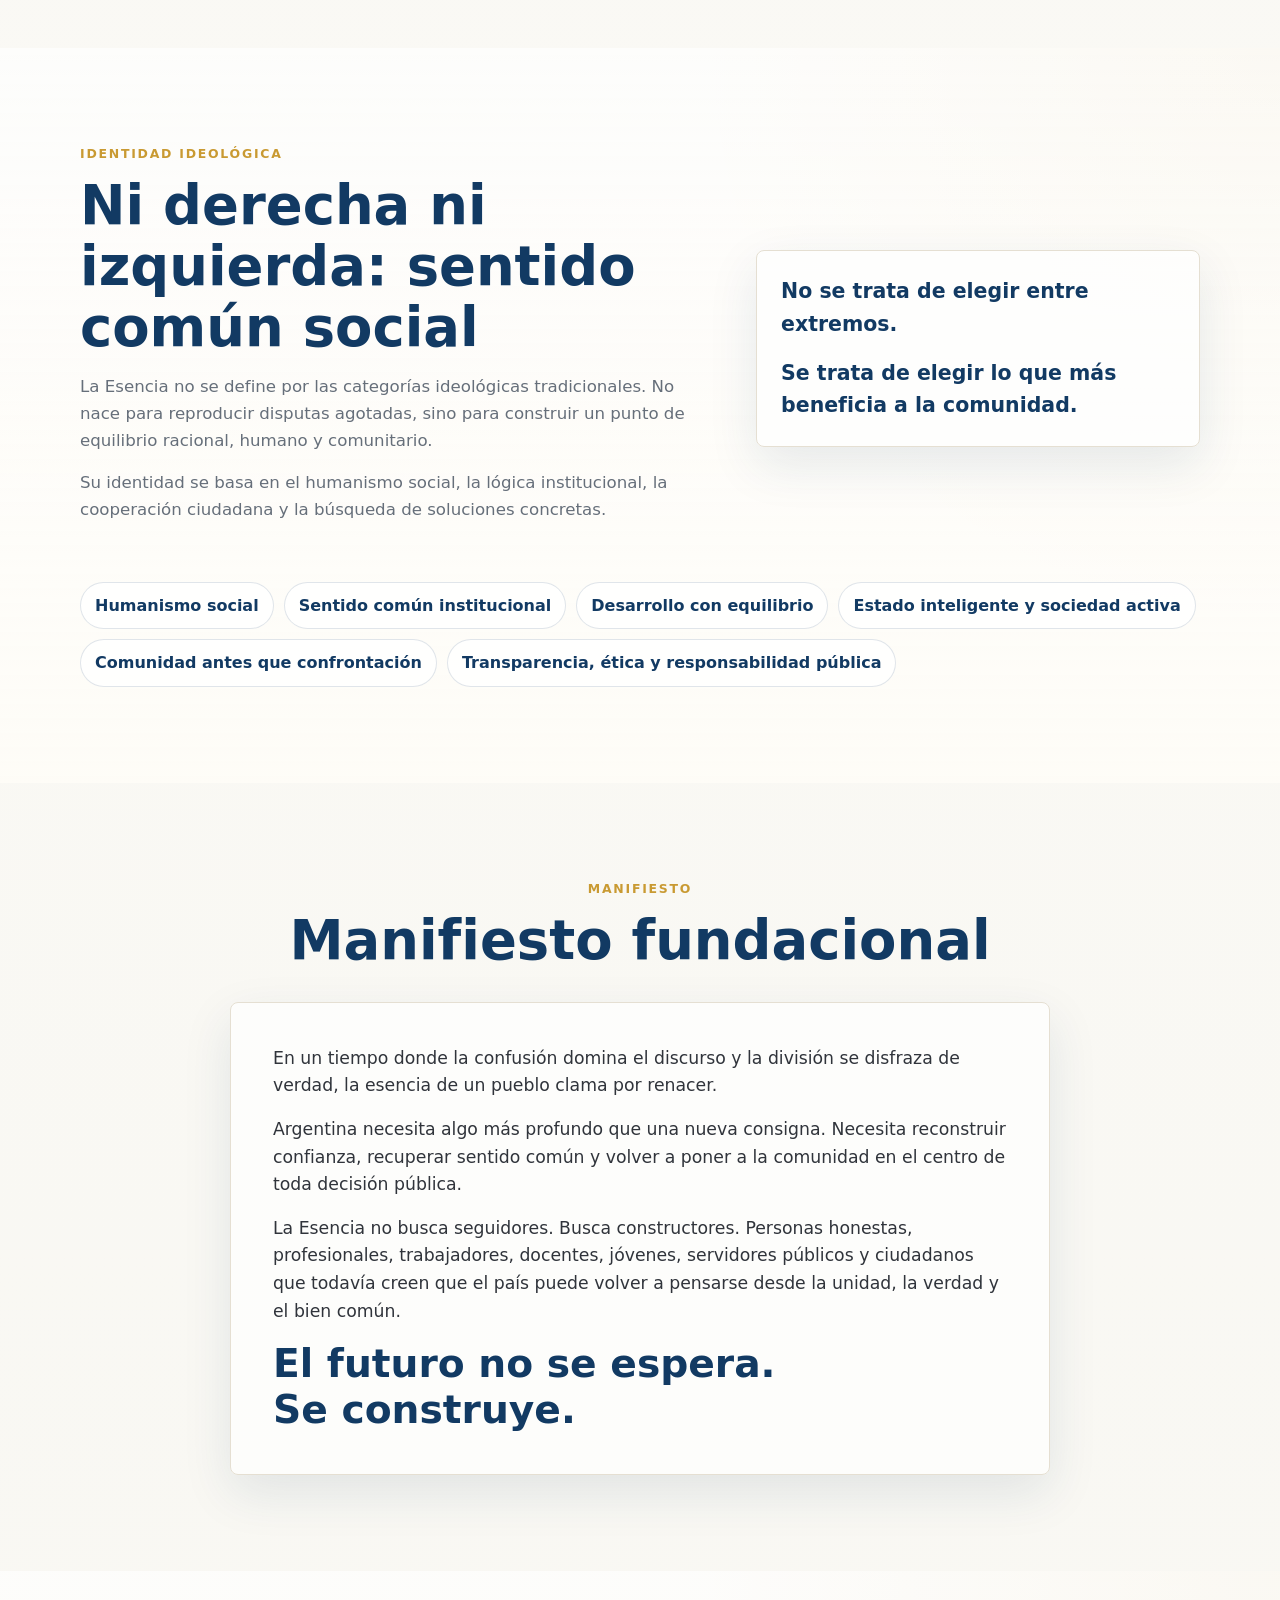
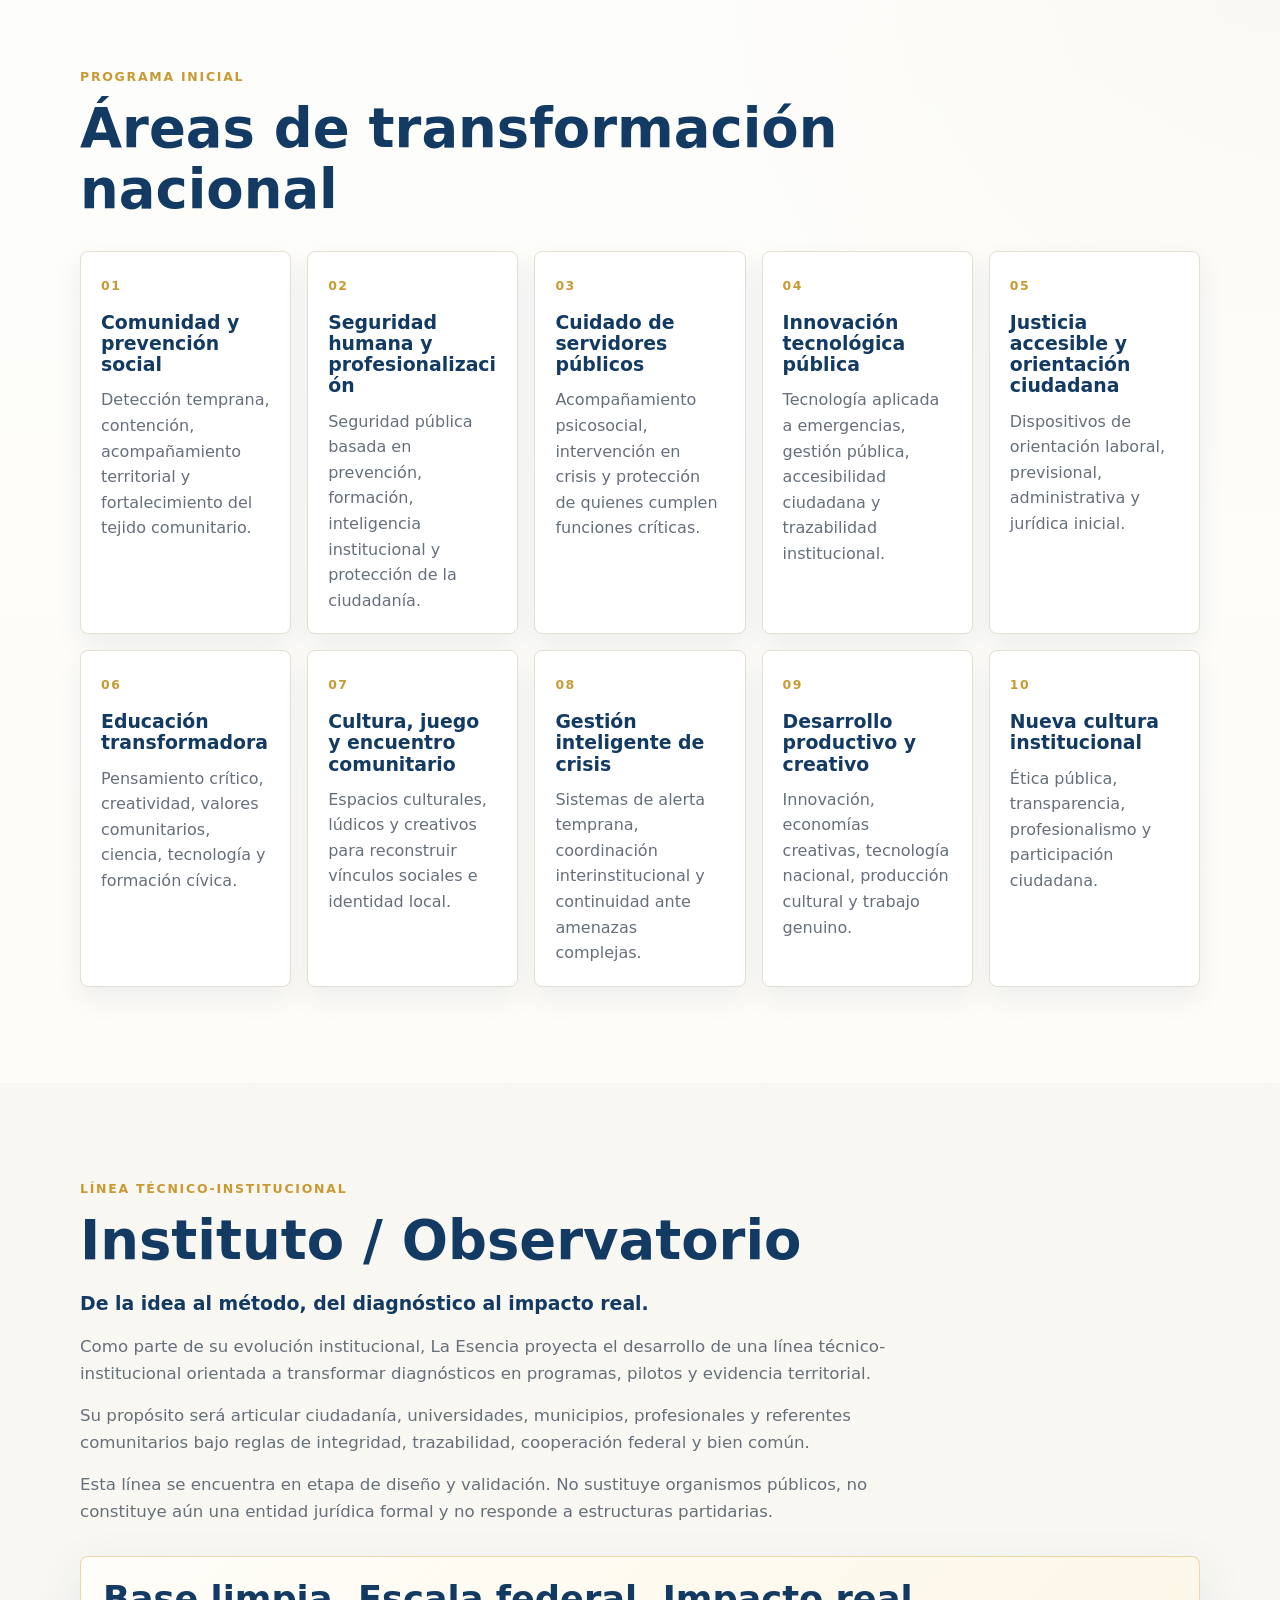
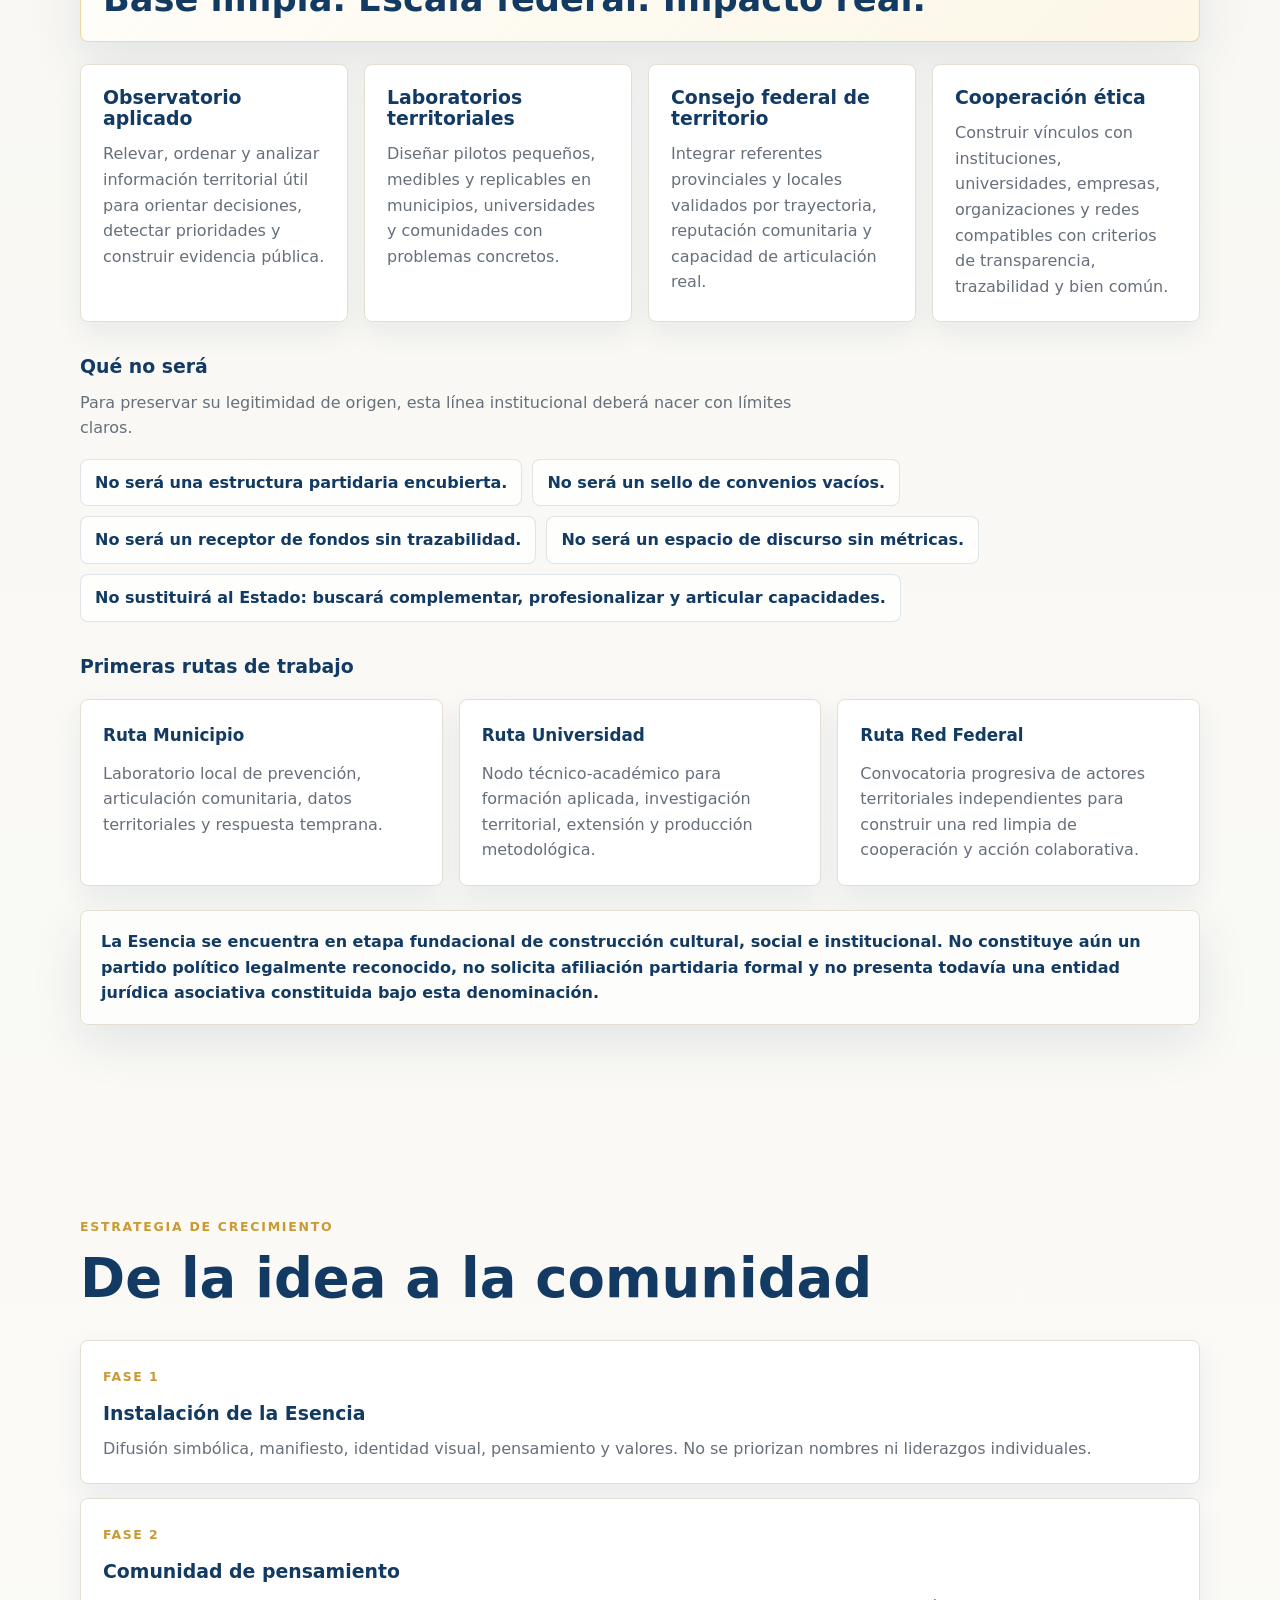
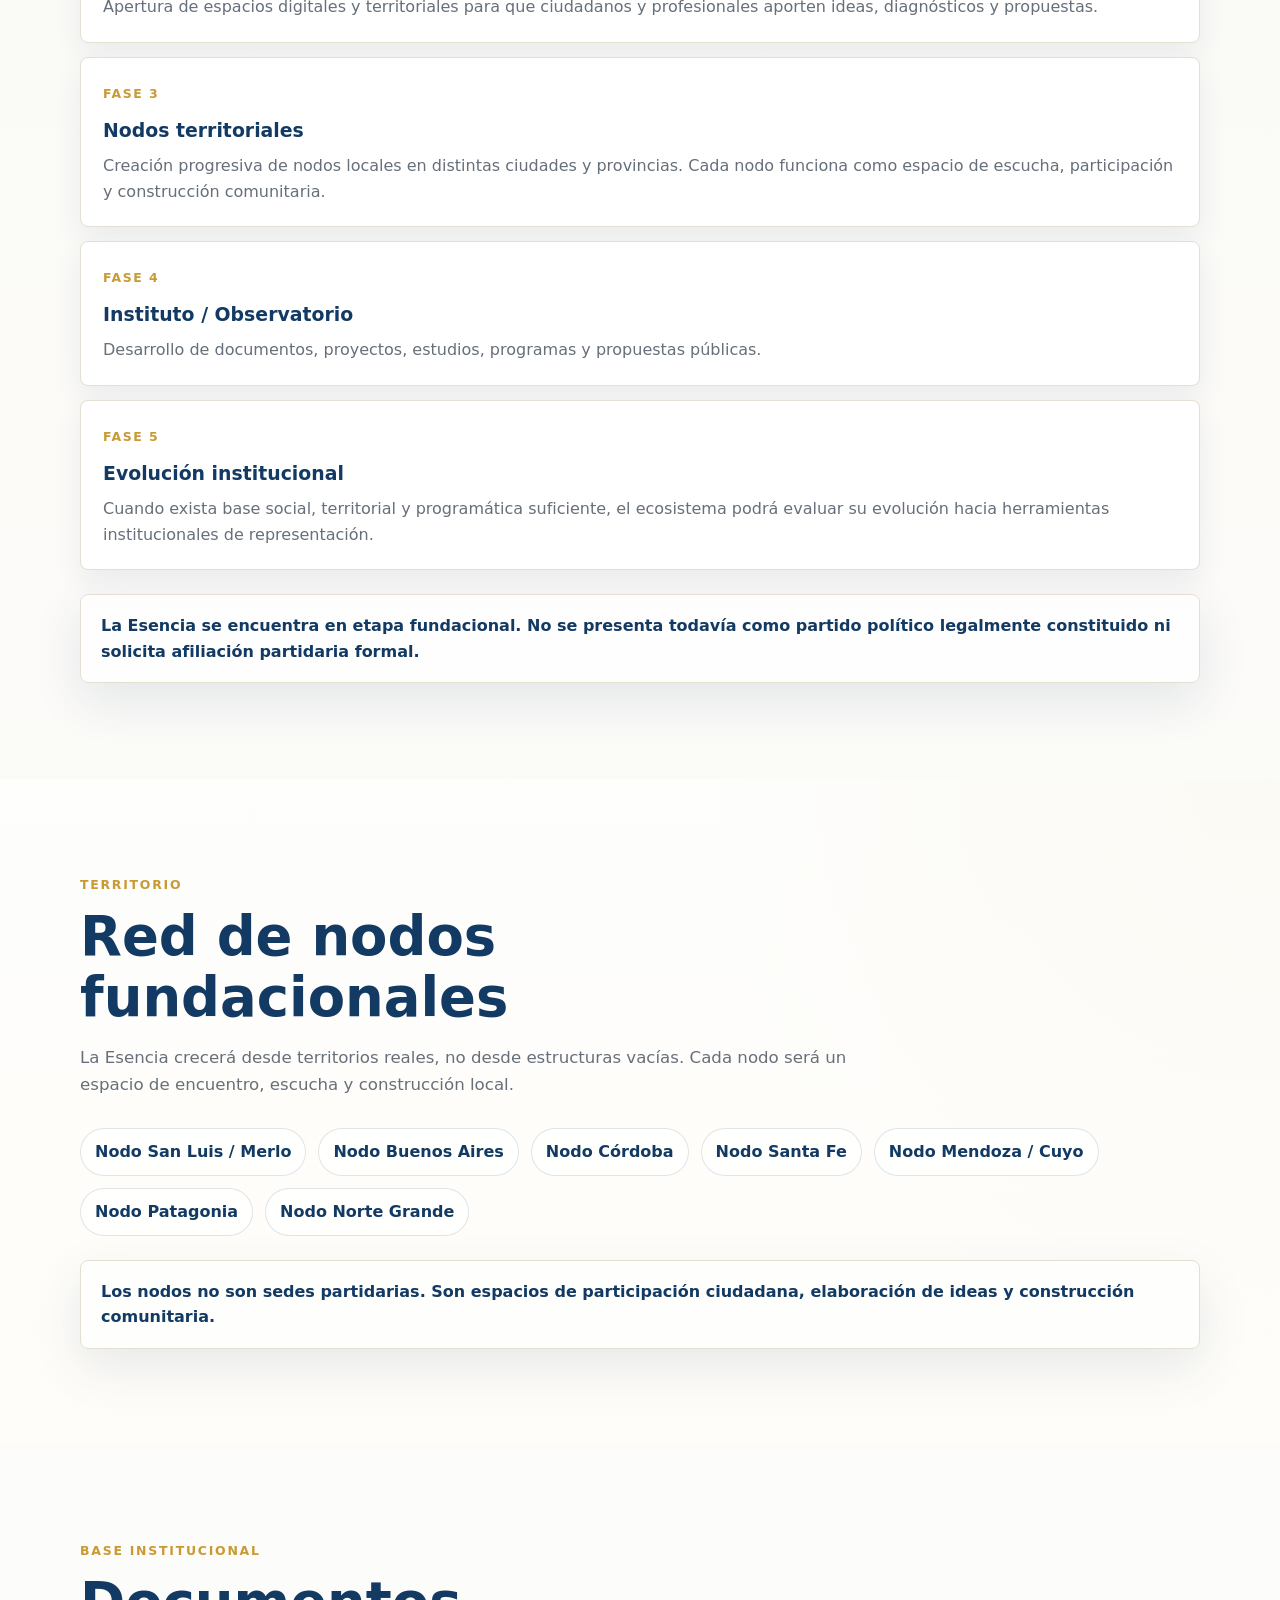
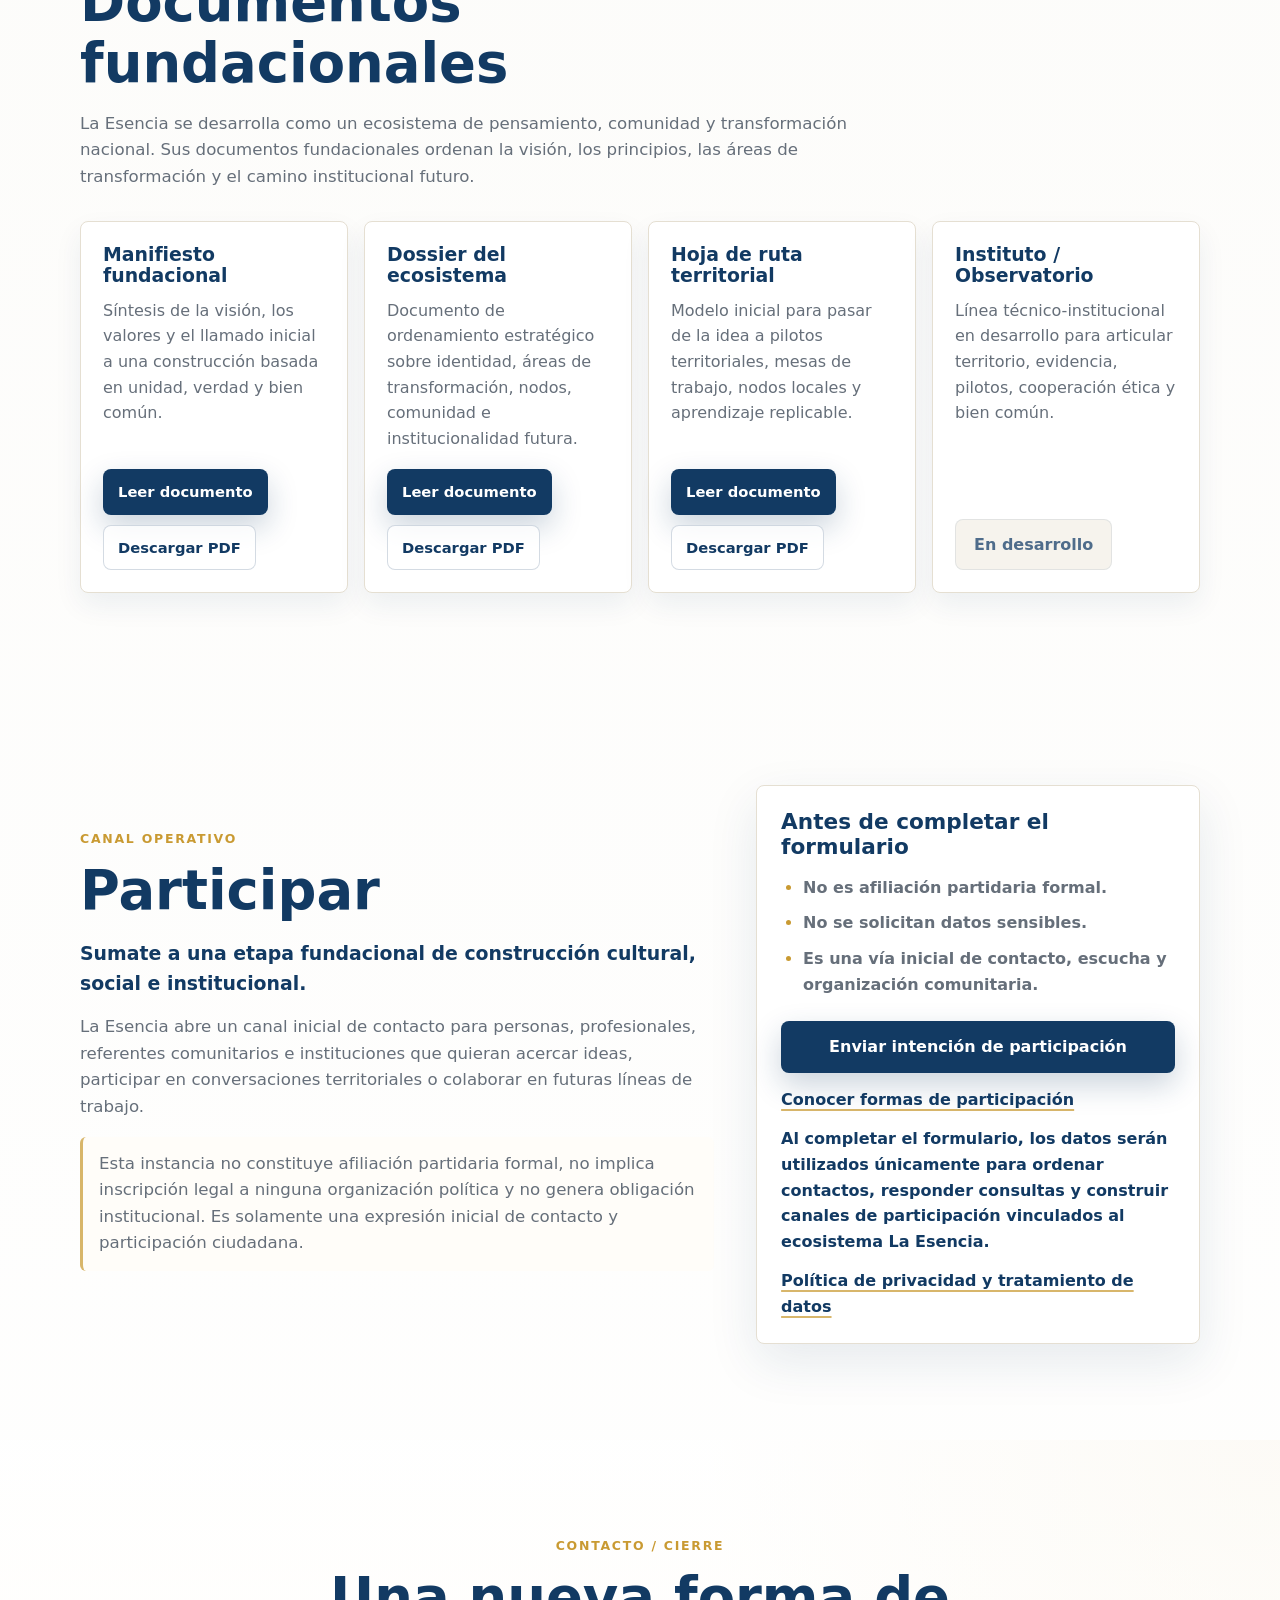
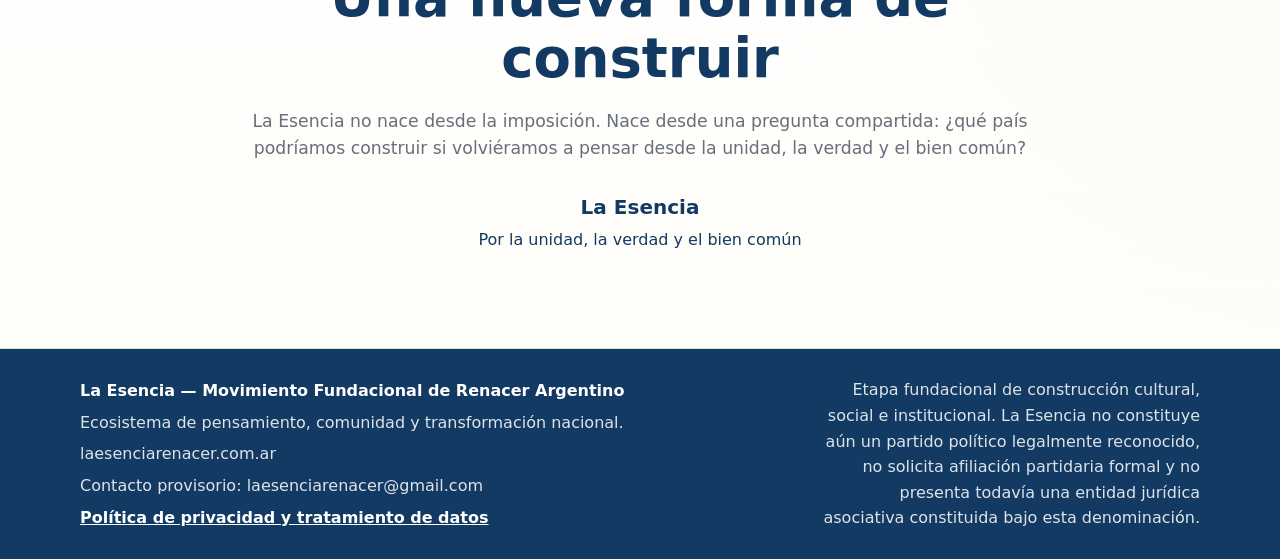
==== commit 6b8d5f59: "Bloque 9: página cómo participar" ====
--- a/index.html
+++ b/index.html
@@ -53,6 +53,7 @@
         <a href="#instituto">Instituto / Observatorio</a>
         <a href="#nodos">Nodos</a>
         <a href="#documentos">Documentos</a>
+        <a href="como-participar.html">Cómo participar</a>
         <a href="#participar">Participar</a>
         <a href="#contacto">Contacto</a>
       </nav>
@@ -538,6 +539,7 @@
               >
                 Enviar intención de participación
               </a>
+              <a class="privacy-link" href="como-participar.html">Conocer formas de participación</a>
               <p>
                 Al completar el formulario, los datos serán utilizados únicamente para ordenar contactos,
                 responder consultas y construir canales de participación vinculados al ecosistema La Esencia.
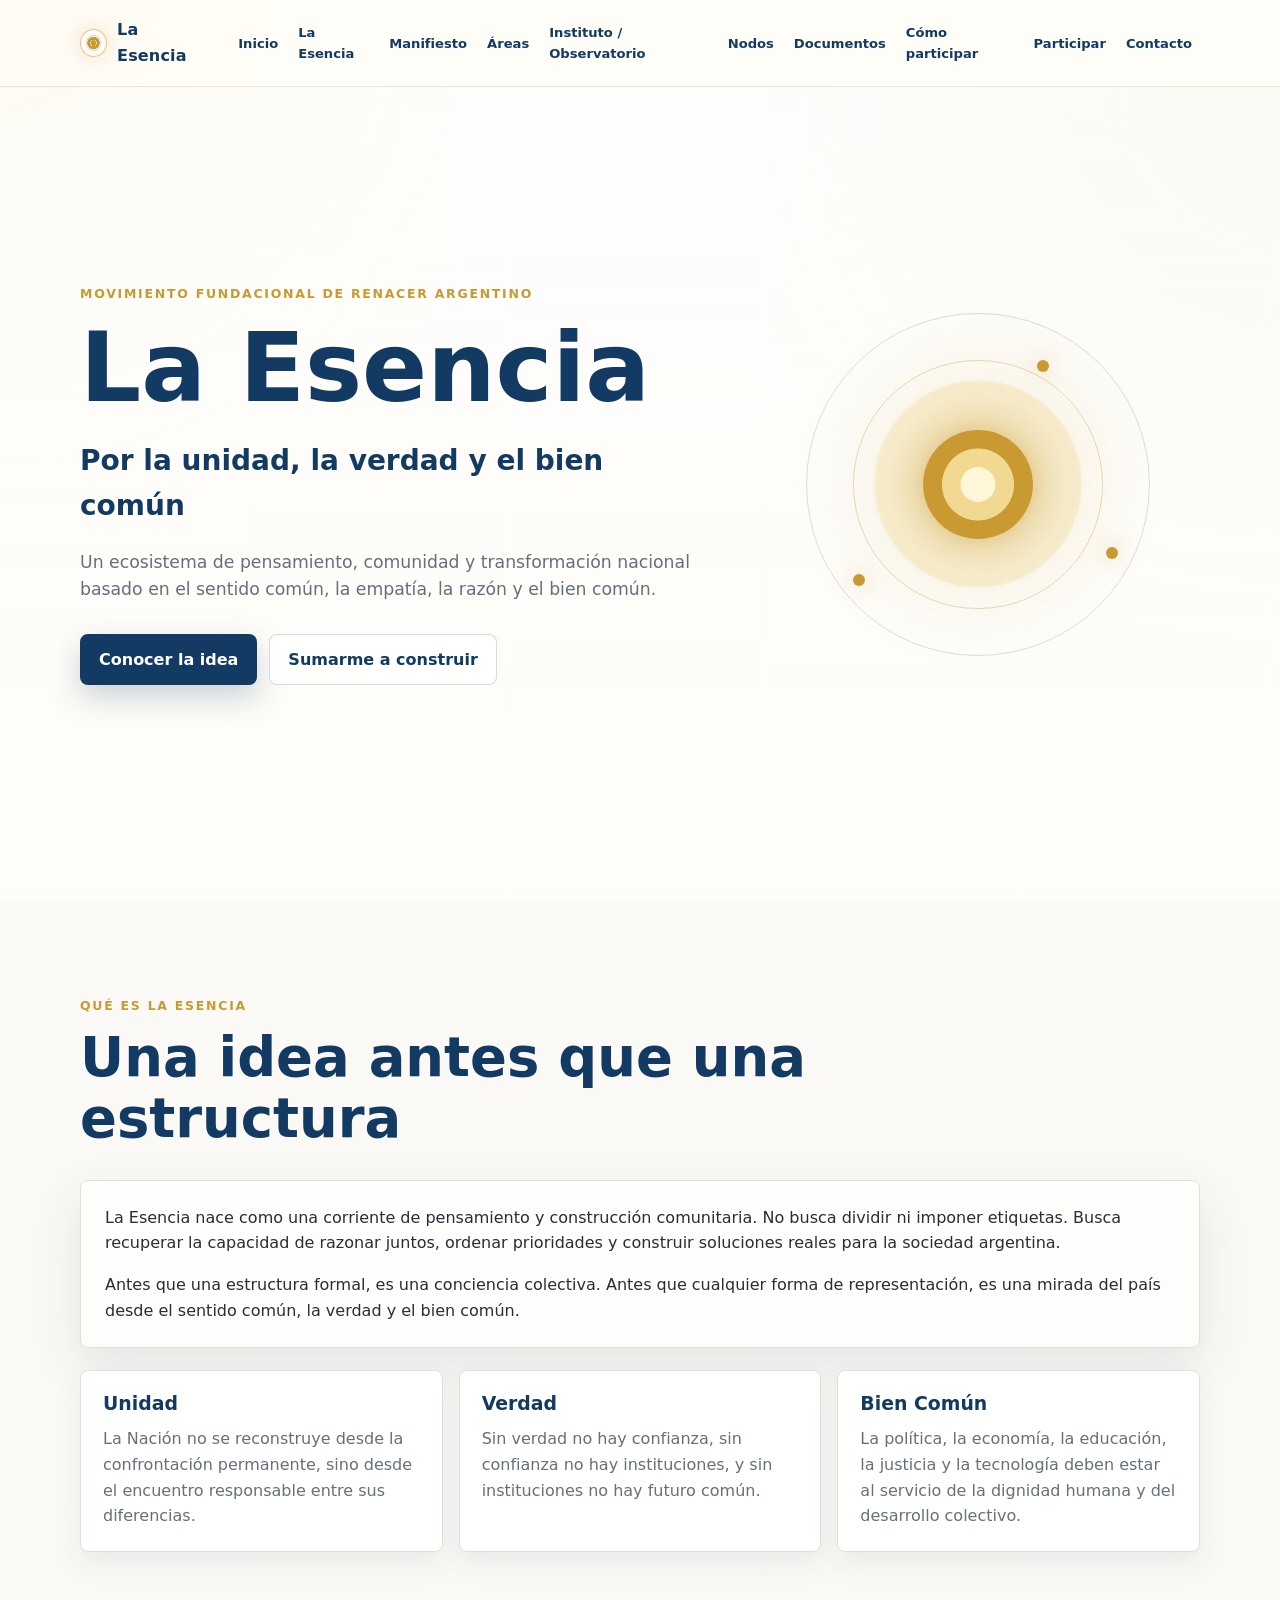
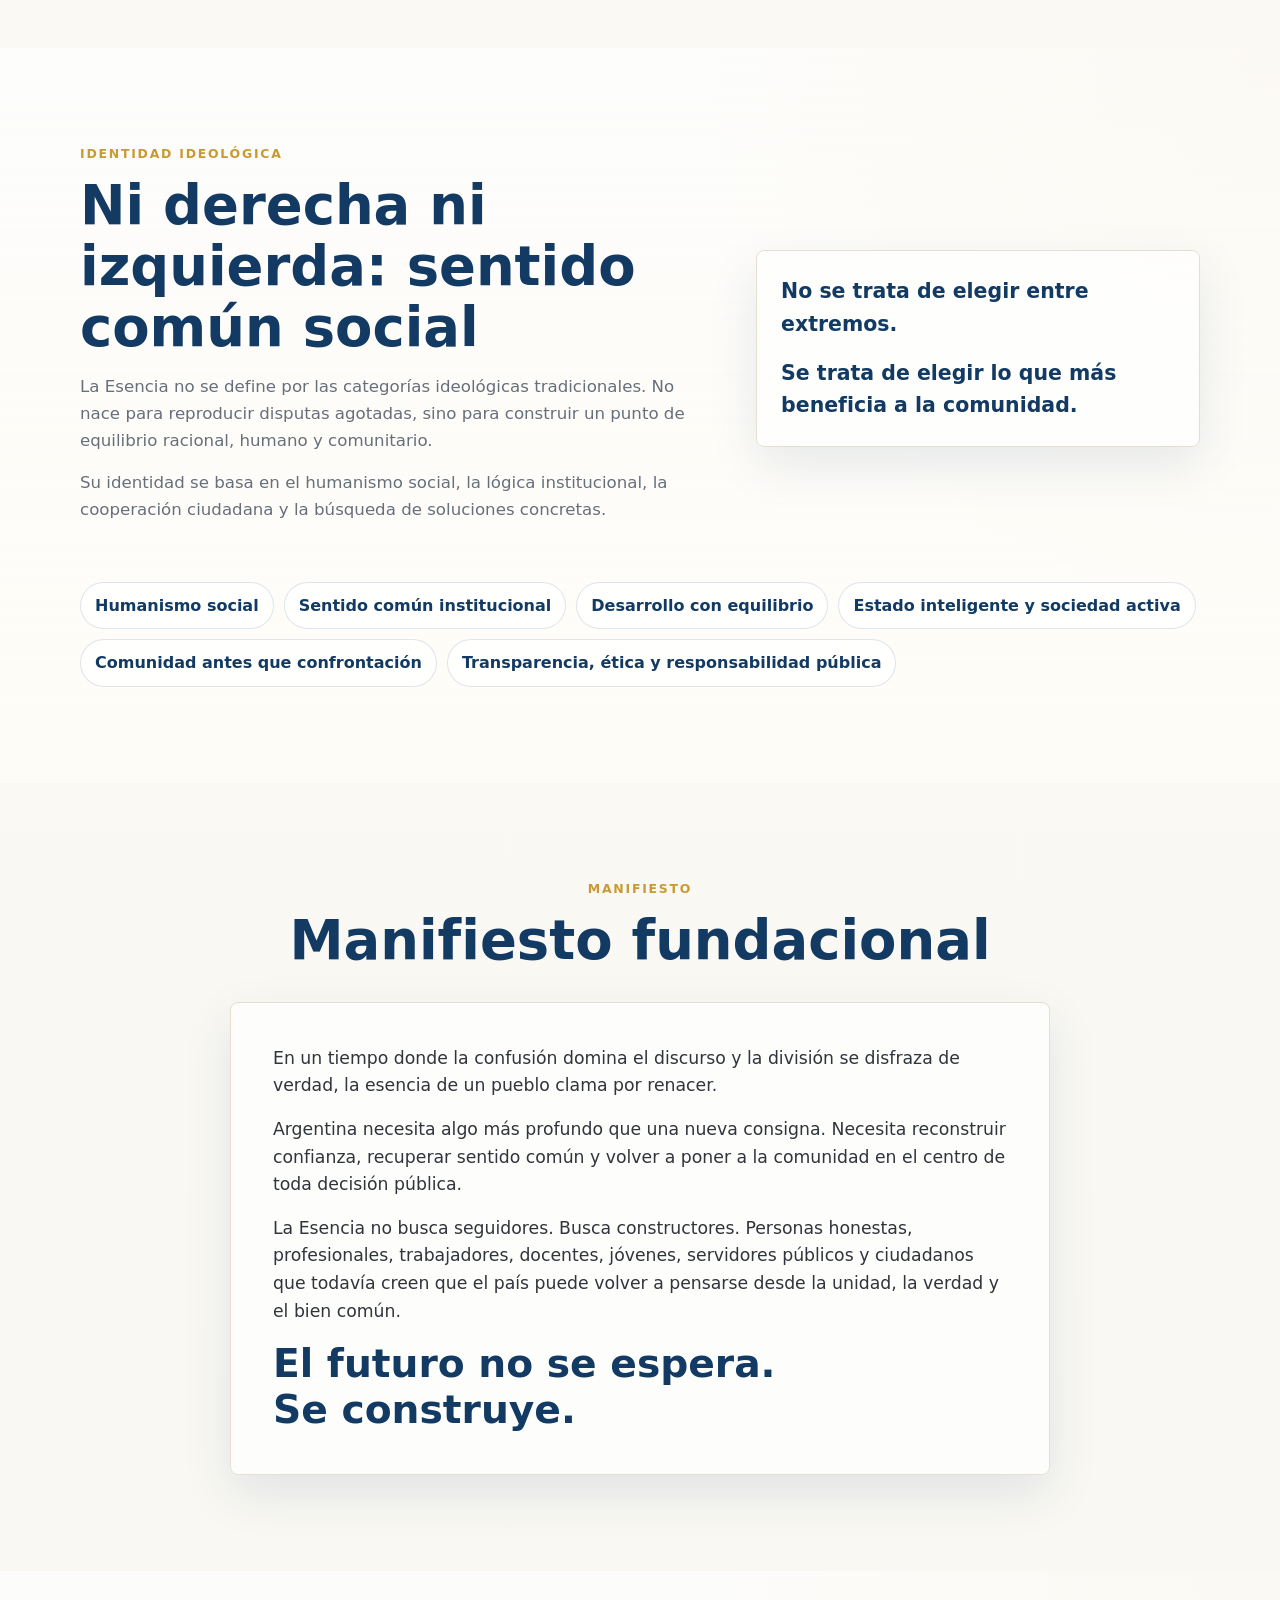
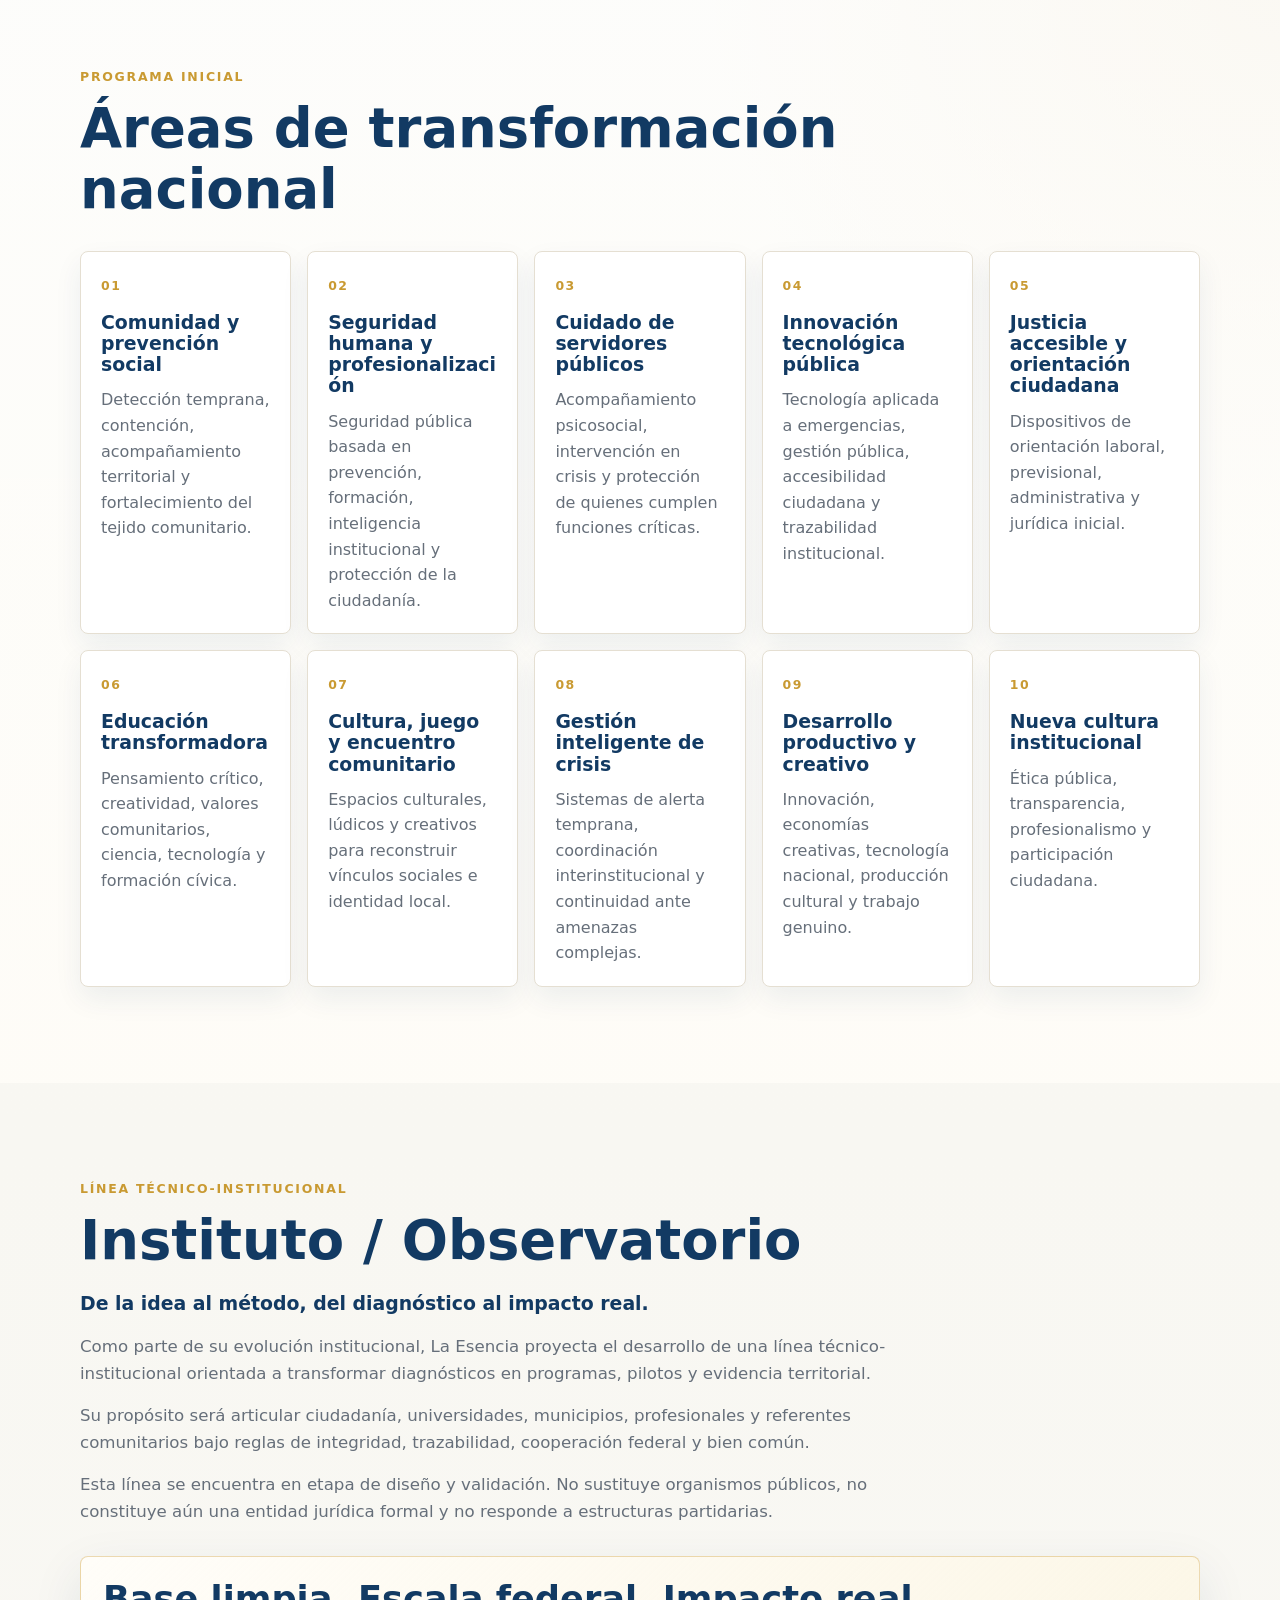
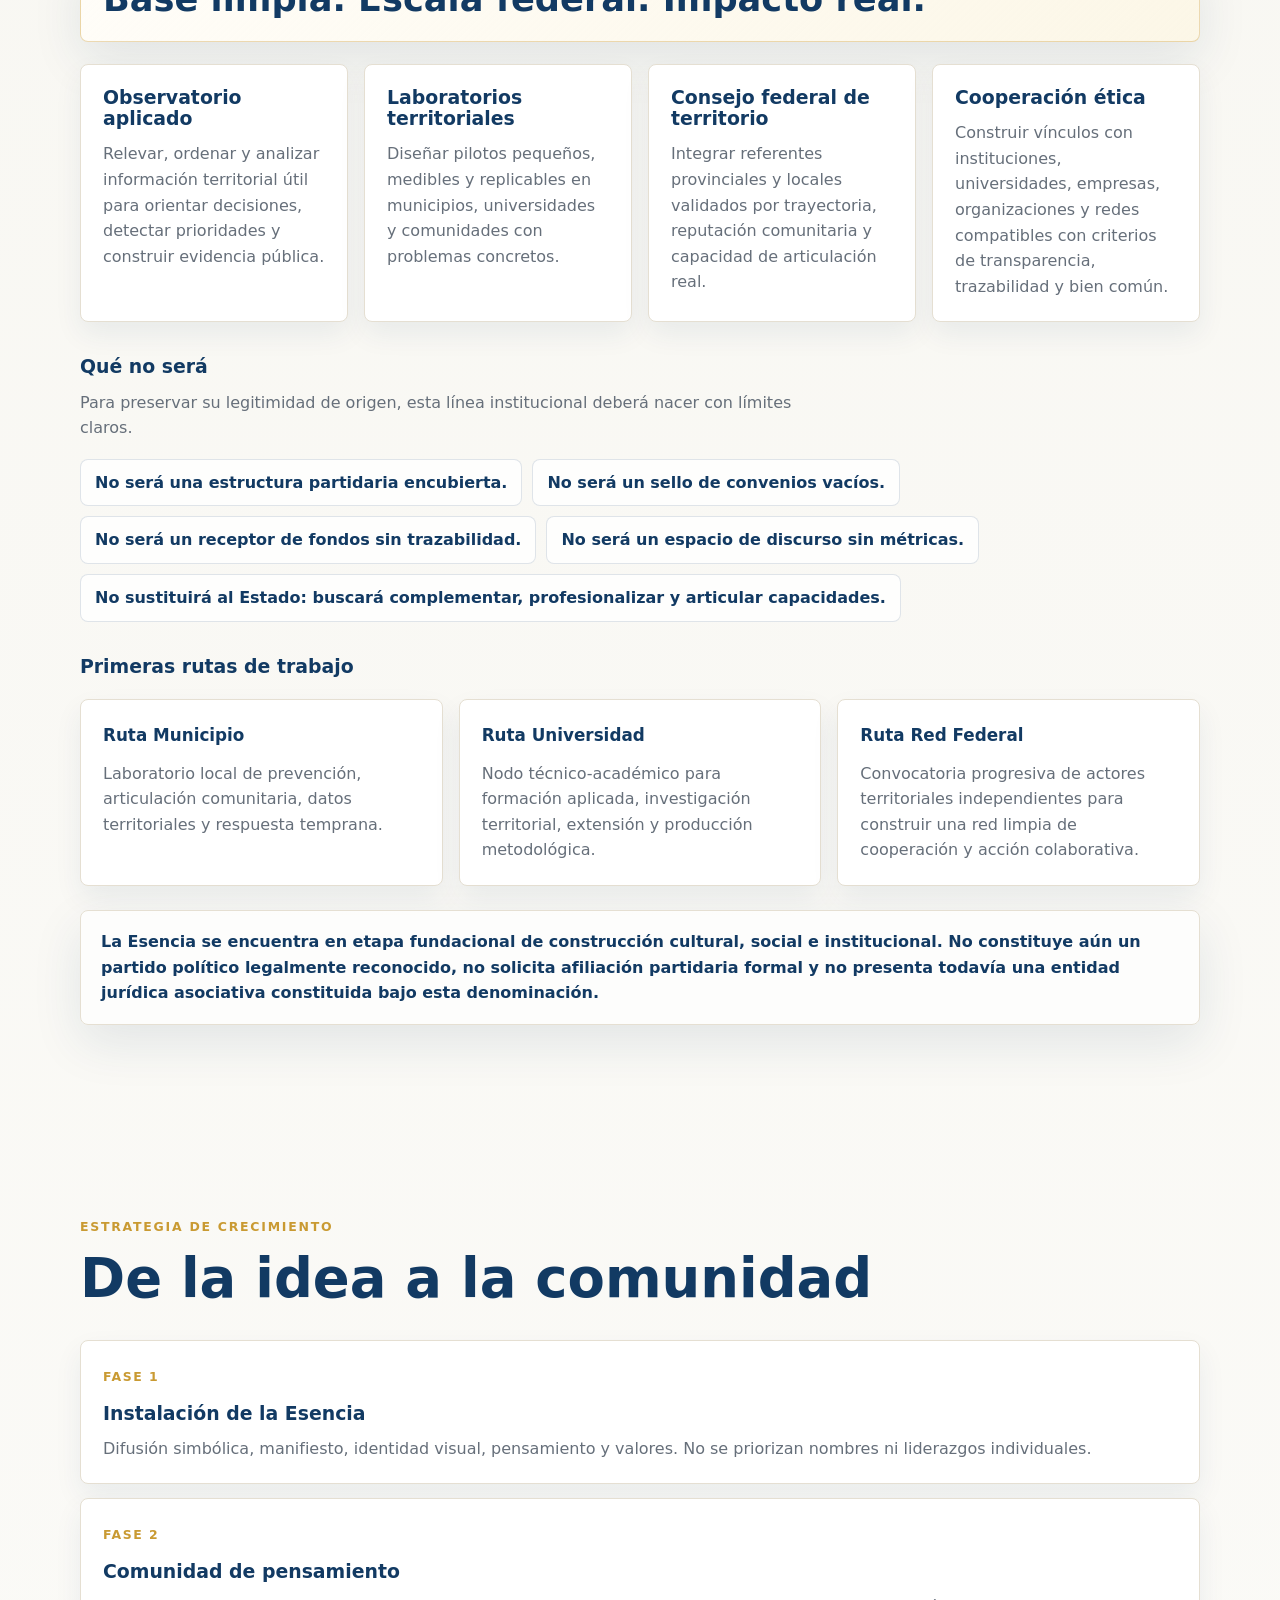
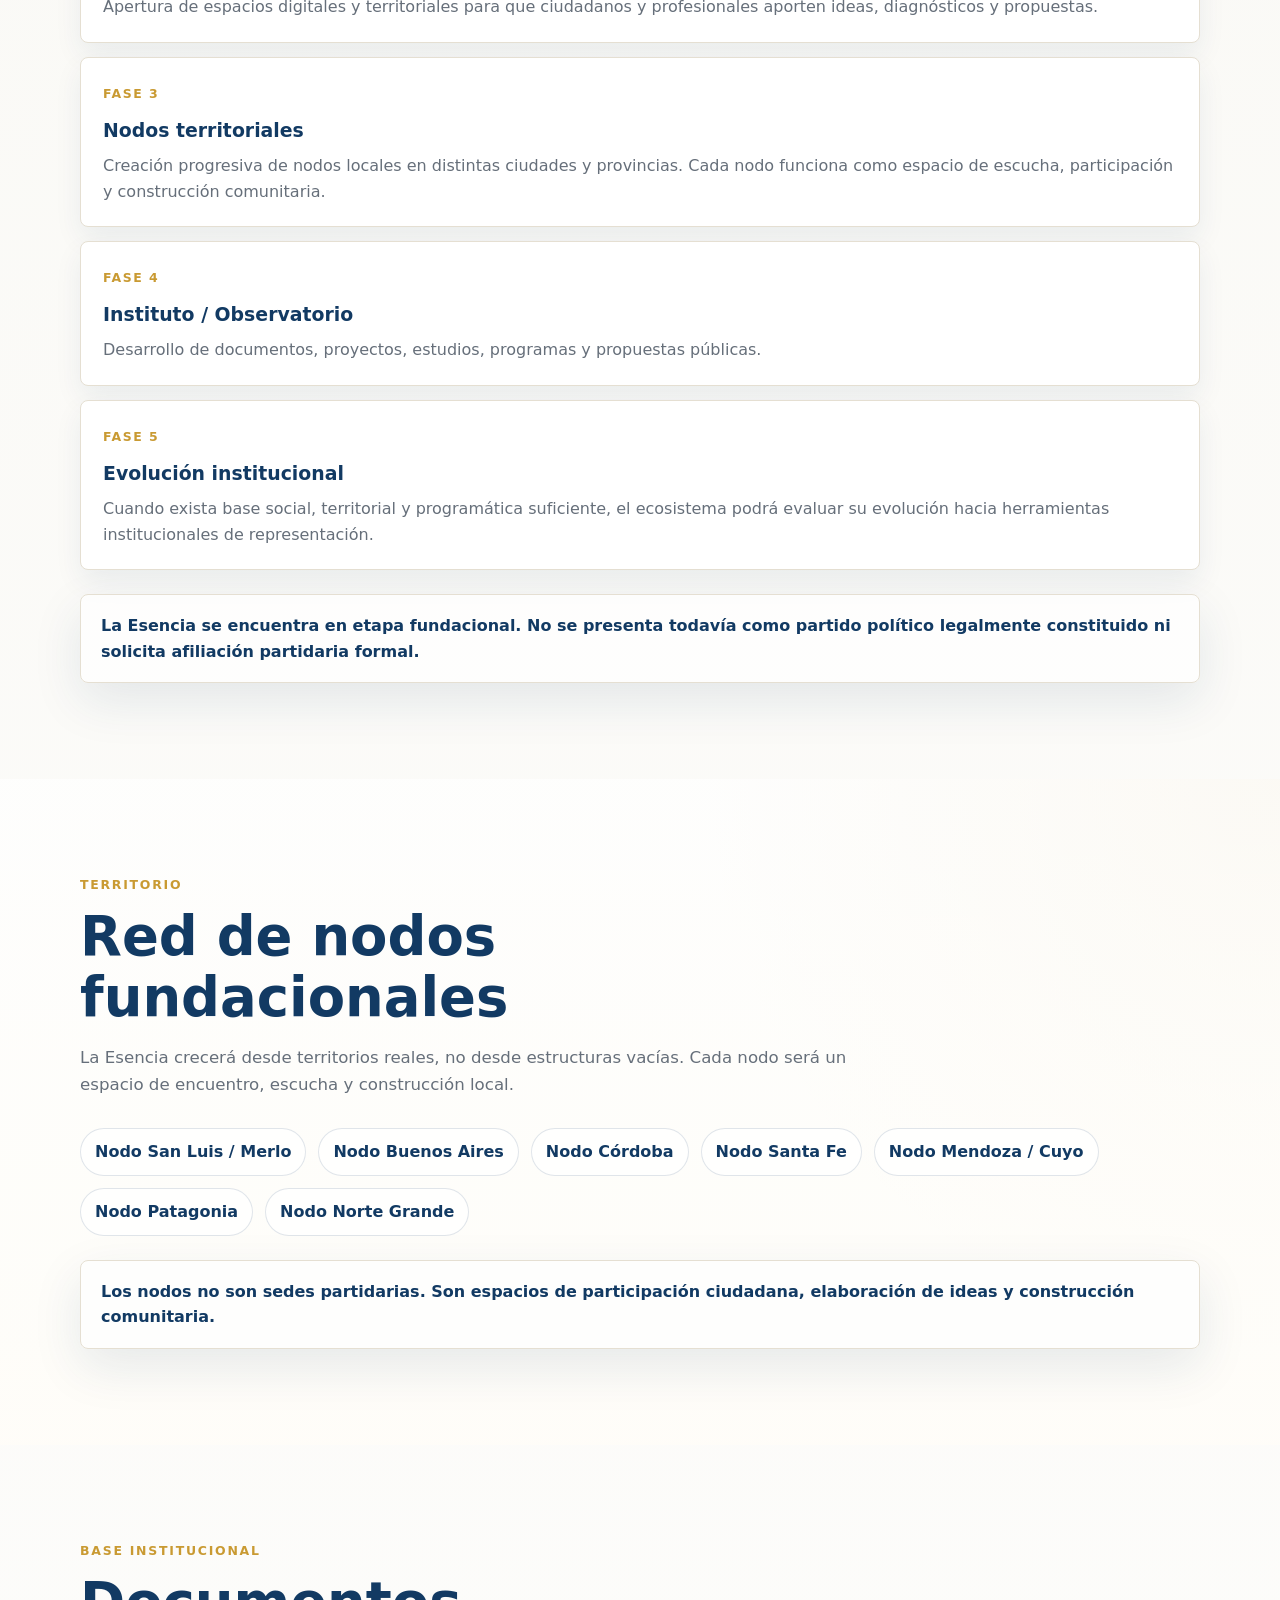
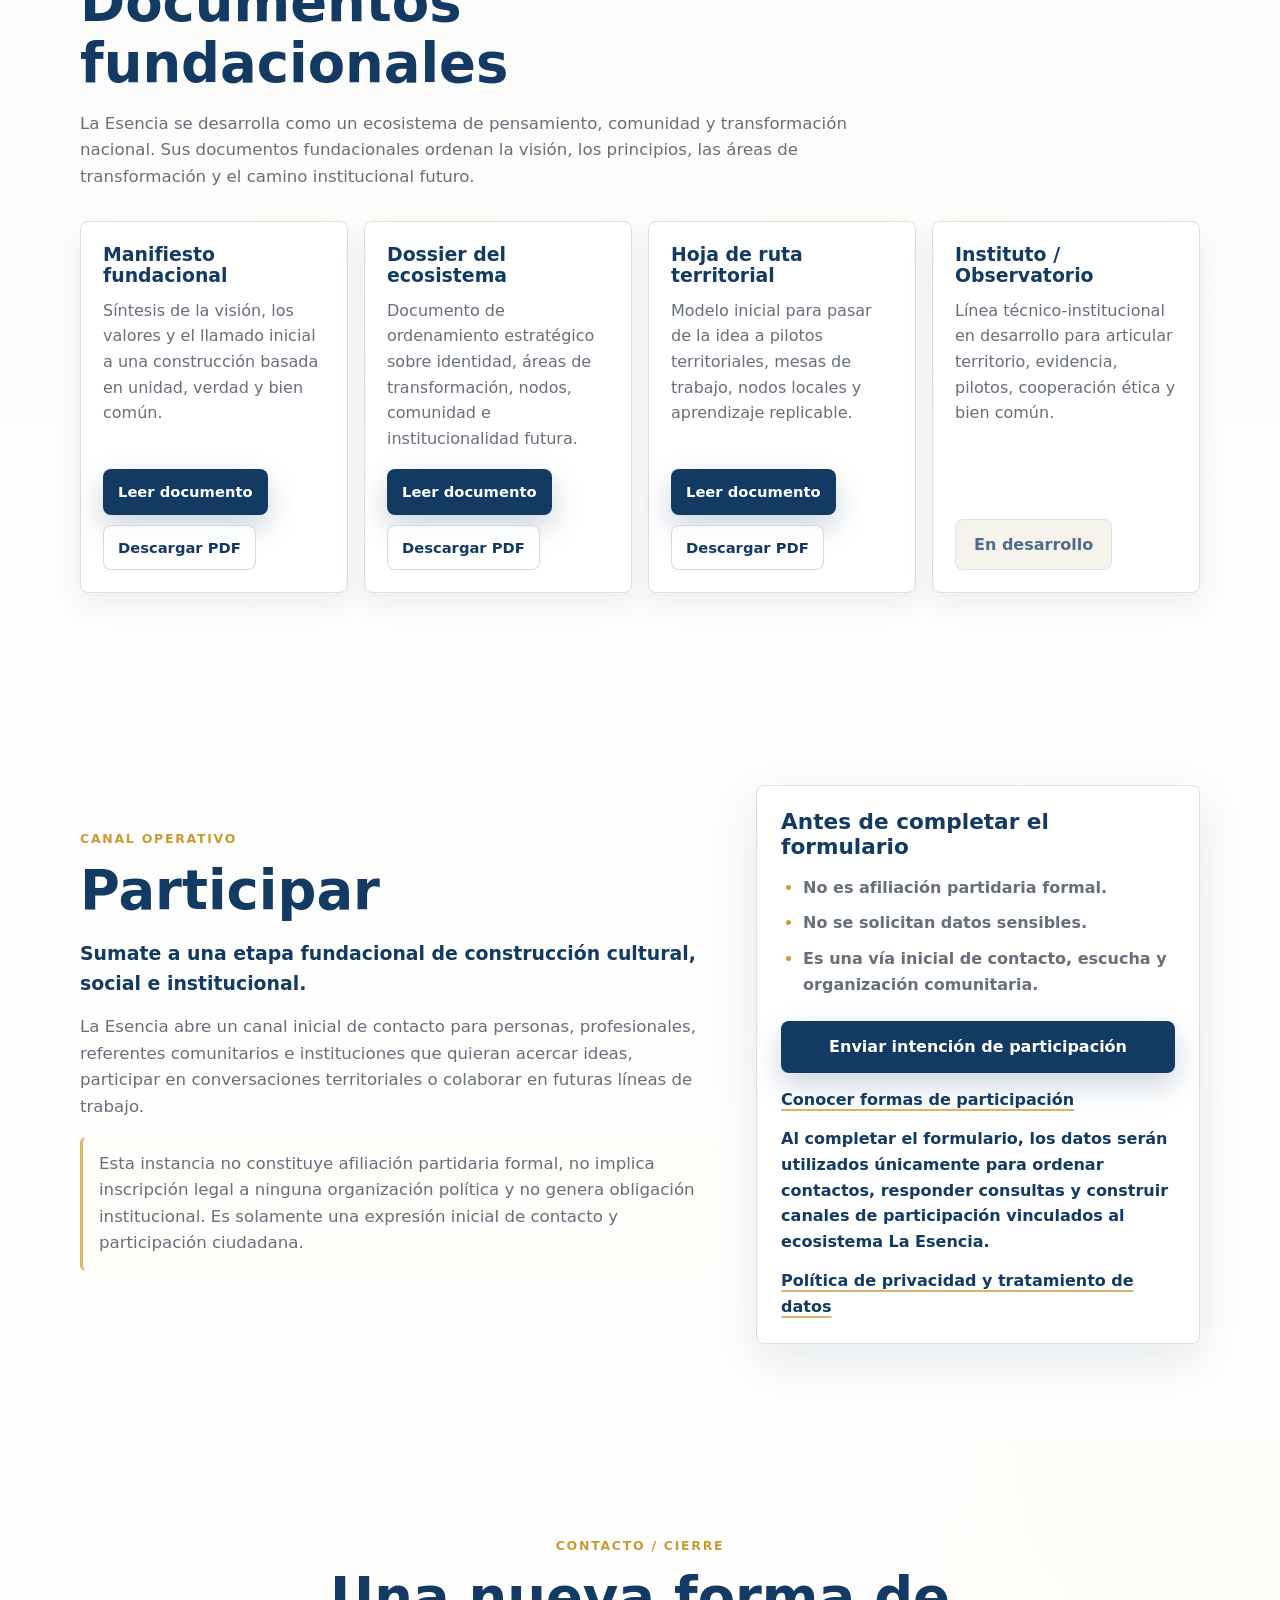
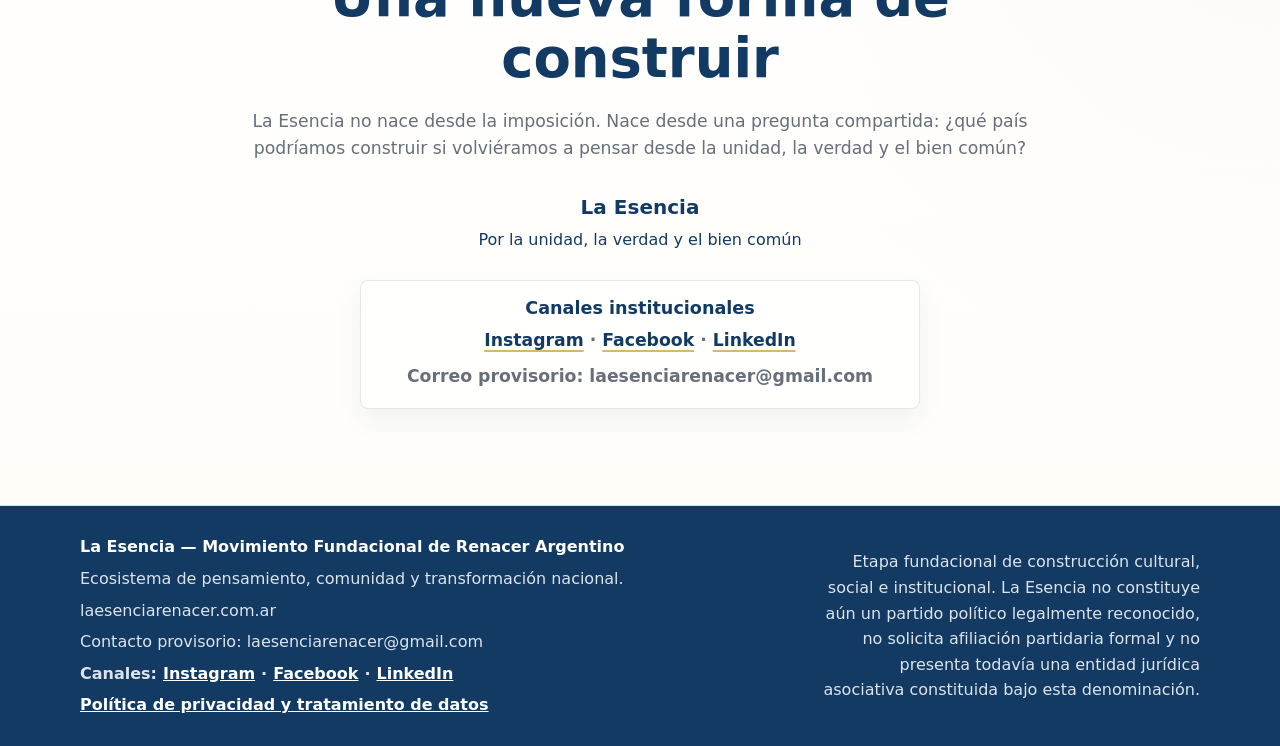
==== commit 32138cb5: "Bloque 12C: enlaces visibles a canales institucionales" ====
--- a/index.html
+++ b/index.html
@@ -562,6 +562,17 @@
             <strong>La Esencia</strong>
             <span>Por la unidad, la verdad y el bien común</span>
           </div>
+          <div class="contact-channels">
+            <h3>Canales institucionales</h3>
+            <p class="social-links">
+              <a href="https://www.instagram.com/laesenciarenacer/" target="_blank" rel="noopener noreferrer">Instagram</a>
+              <span aria-hidden="true">·</span>
+              <a href="https://www.facebook.com/laesenciarenacer" target="_blank" rel="noopener noreferrer">Facebook</a>
+              <span aria-hidden="true">·</span>
+              <a href="https://www.linkedin.com/company/la-esencia-renacer-argentino/" target="_blank" rel="noopener noreferrer">LinkedIn</a>
+            </p>
+            <p>Correo provisorio: laesenciarenacer@gmail.com</p>
+          </div>
         </div>
       </section>
     </main>
@@ -573,6 +584,14 @@
           <p>Ecosistema de pensamiento, comunidad y transformación nacional.</p>
           <p>laesenciarenacer.com.ar</p>
           <p>Contacto provisorio: laesenciarenacer@gmail.com</p>
+          <p class="footer-links social-links">
+            <span>Canales:</span>
+            <a href="https://www.instagram.com/laesenciarenacer/" target="_blank" rel="noopener noreferrer">Instagram</a>
+            <span aria-hidden="true">·</span>
+            <a href="https://www.facebook.com/laesenciarenacer" target="_blank" rel="noopener noreferrer">Facebook</a>
+            <span aria-hidden="true">·</span>
+            <a href="https://www.linkedin.com/company/la-esencia-renacer-argentino/" target="_blank" rel="noopener noreferrer">LinkedIn</a>
+          </p>
           <p class="footer-links">
             <a href="privacidad.html">Política de privacidad y tratamiento de datos</a>
           </p>
--- a/styles.css
+++ b/styles.css
@@ -928,6 +928,39 @@
   font-size: 1.25rem;
 }
 
+.contact-channels {
+  display: grid;
+  gap: 8px;
+  max-width: 560px;
+  margin: 28px auto 0;
+  padding: 18px 20px;
+  border: 1px solid rgba(18, 58, 99, 0.12);
+  border-radius: 8px;
+  background: rgba(255, 255, 255, 0.72);
+  box-shadow: 0 12px 28px rgba(18, 58, 99, 0.06);
+}
+
+.contact-channels h3 {
+  font-size: 1.1rem;
+}
+
+.contact-channels p {
+  margin: 0;
+  color: var(--color-muted);
+  font-weight: 700;
+}
+
+.contact-channels .social-links {
+  justify-content: center;
+}
+
+.contact-channels a {
+  color: var(--color-blue);
+  text-decoration-color: rgba(201, 154, 50, 0.72);
+  text-decoration-thickness: 2px;
+  text-underline-offset: 4px;
+}
+
 .site-footer {
   padding: 28px 0;
   border-top: 1px solid var(--color-line);
@@ -949,6 +982,13 @@
 
 .footer-links {
   font-weight: 800;
+}
+
+.social-links {
+  display: flex;
+  flex-wrap: wrap;
+  gap: 6px;
+  align-items: center;
 }
 
 .footer-grid {
